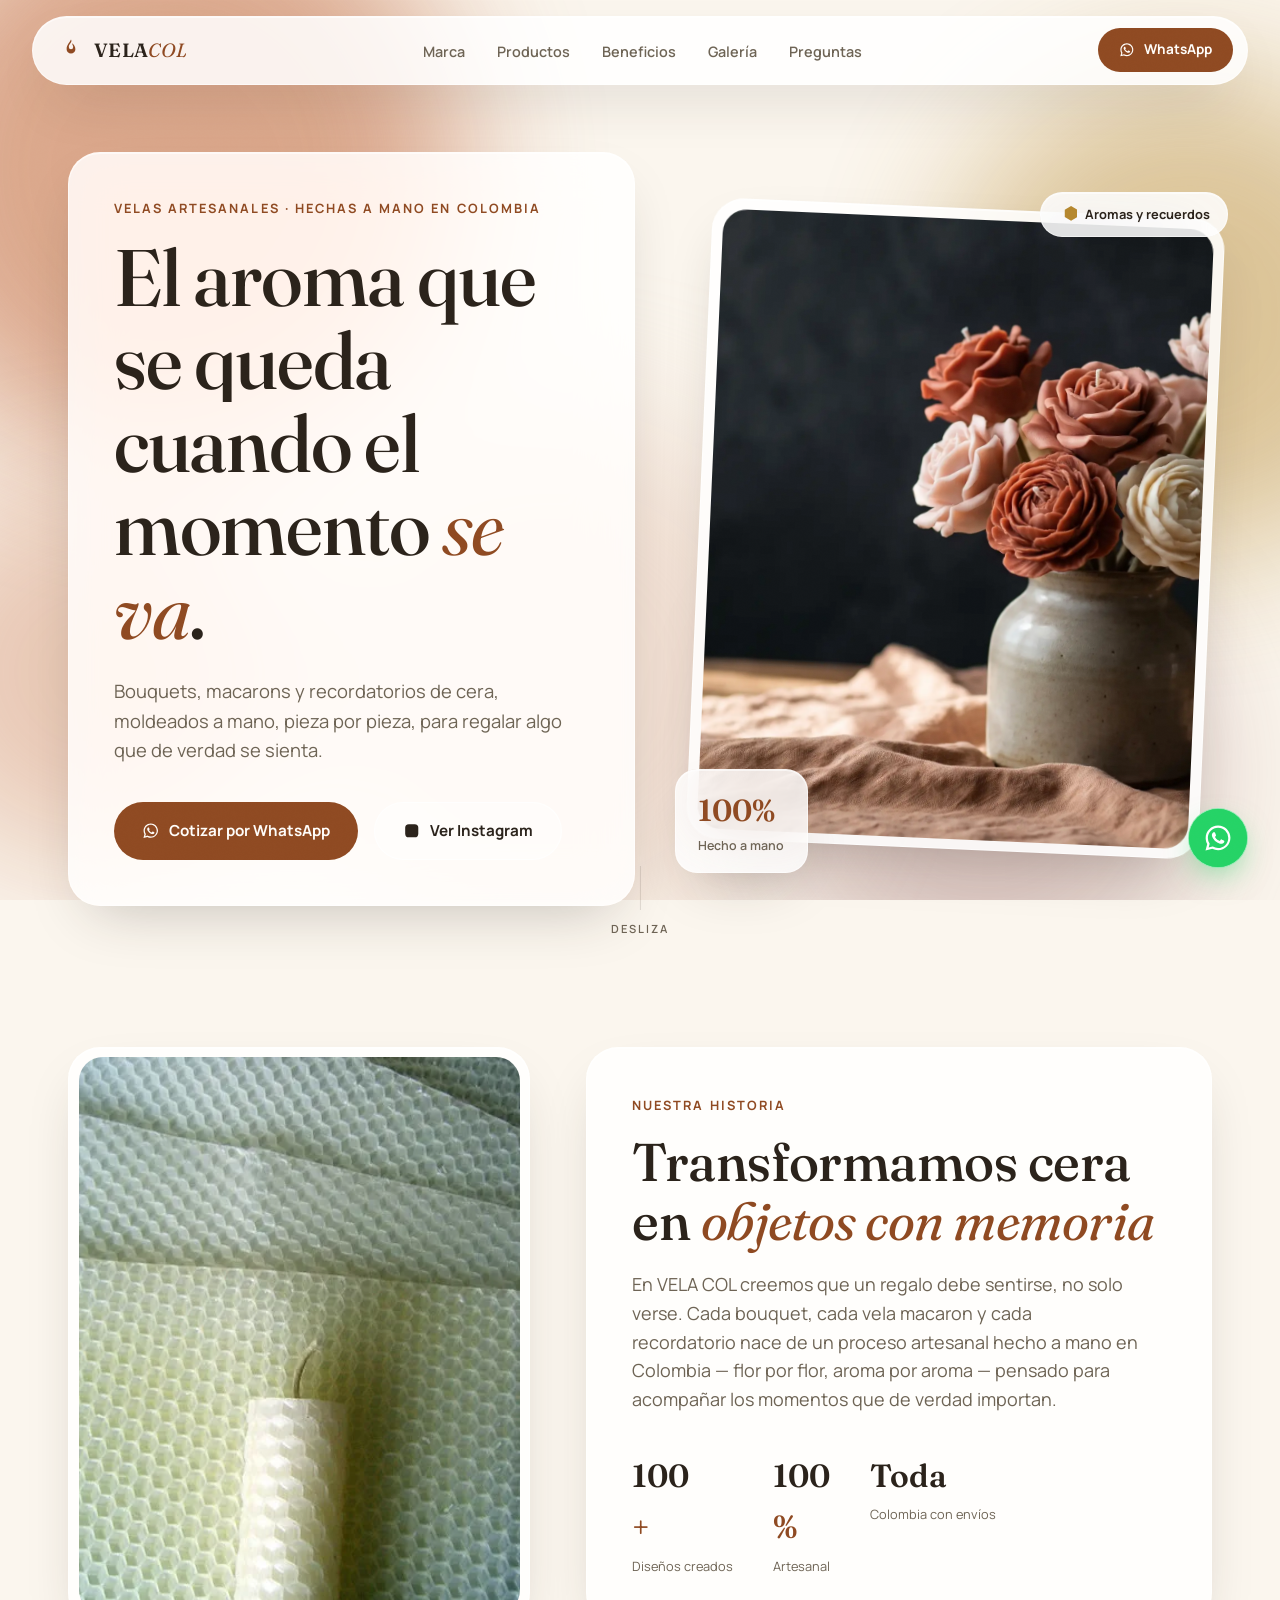
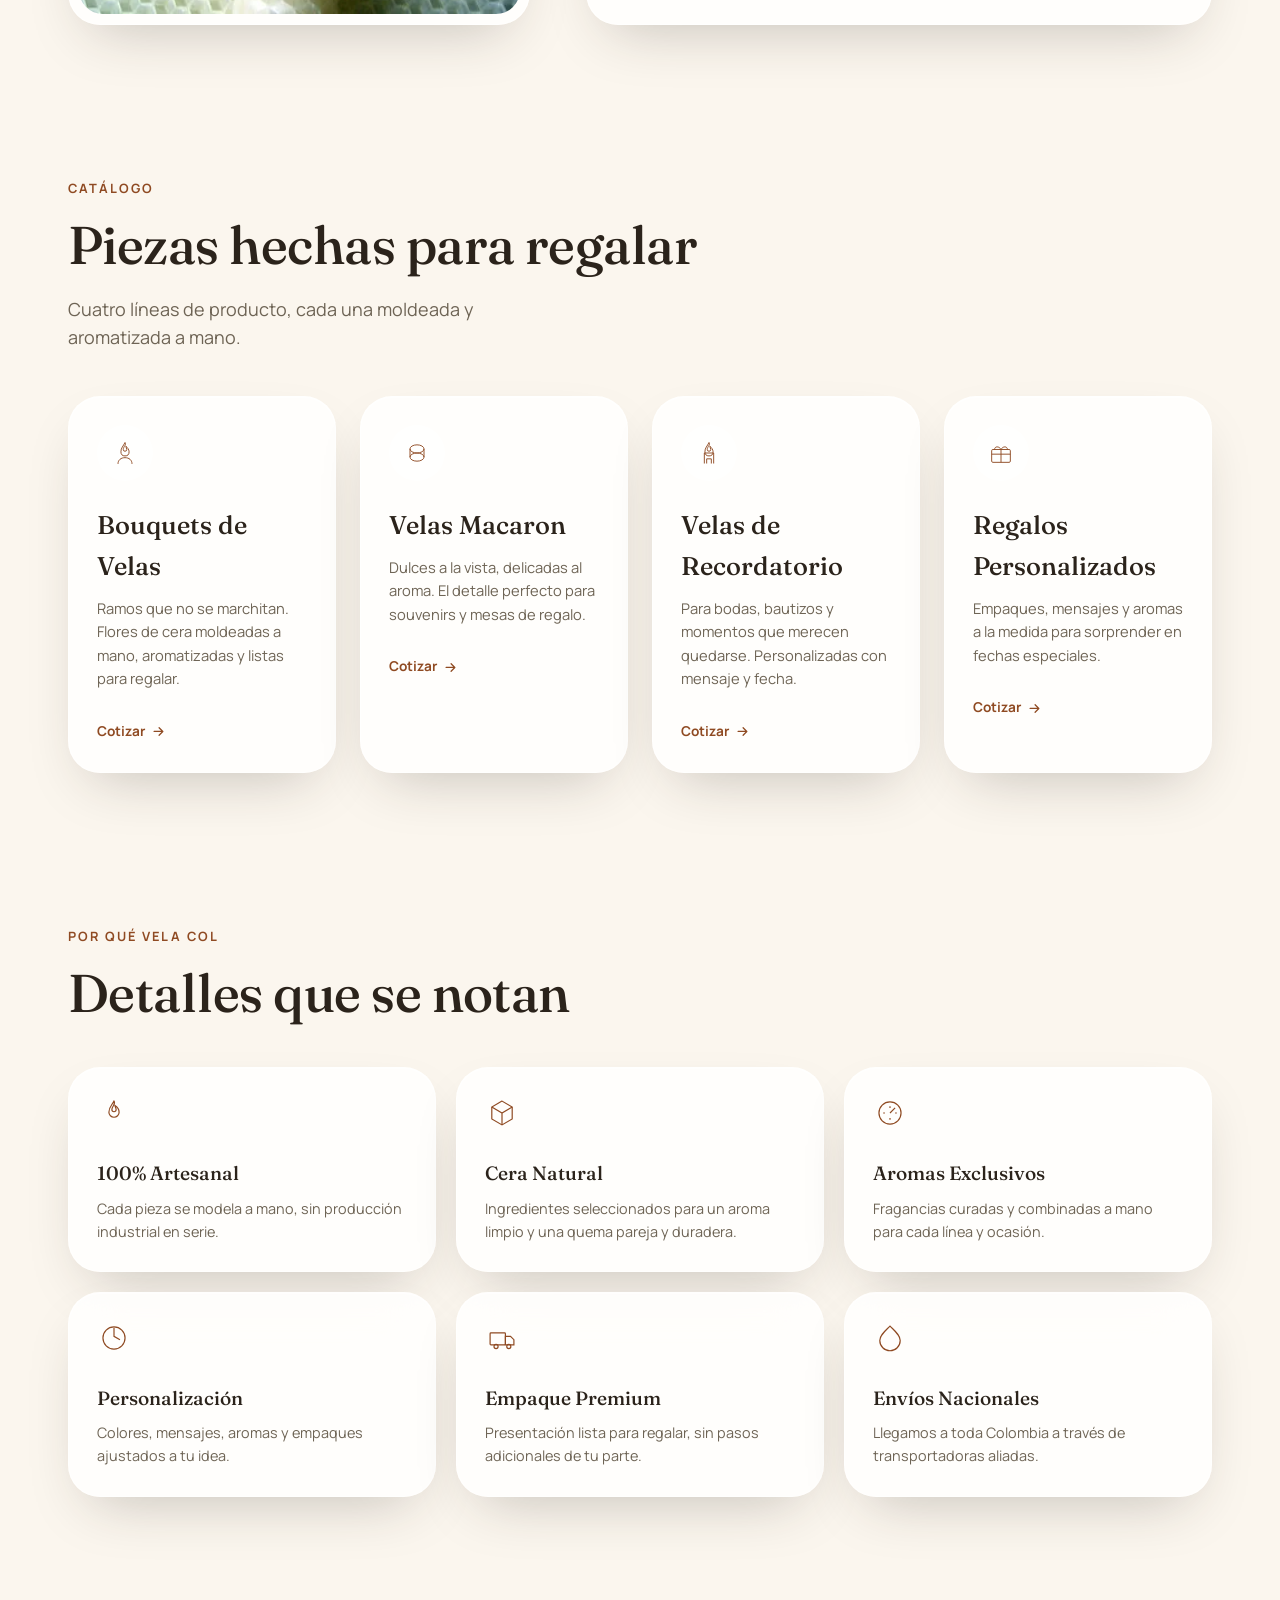
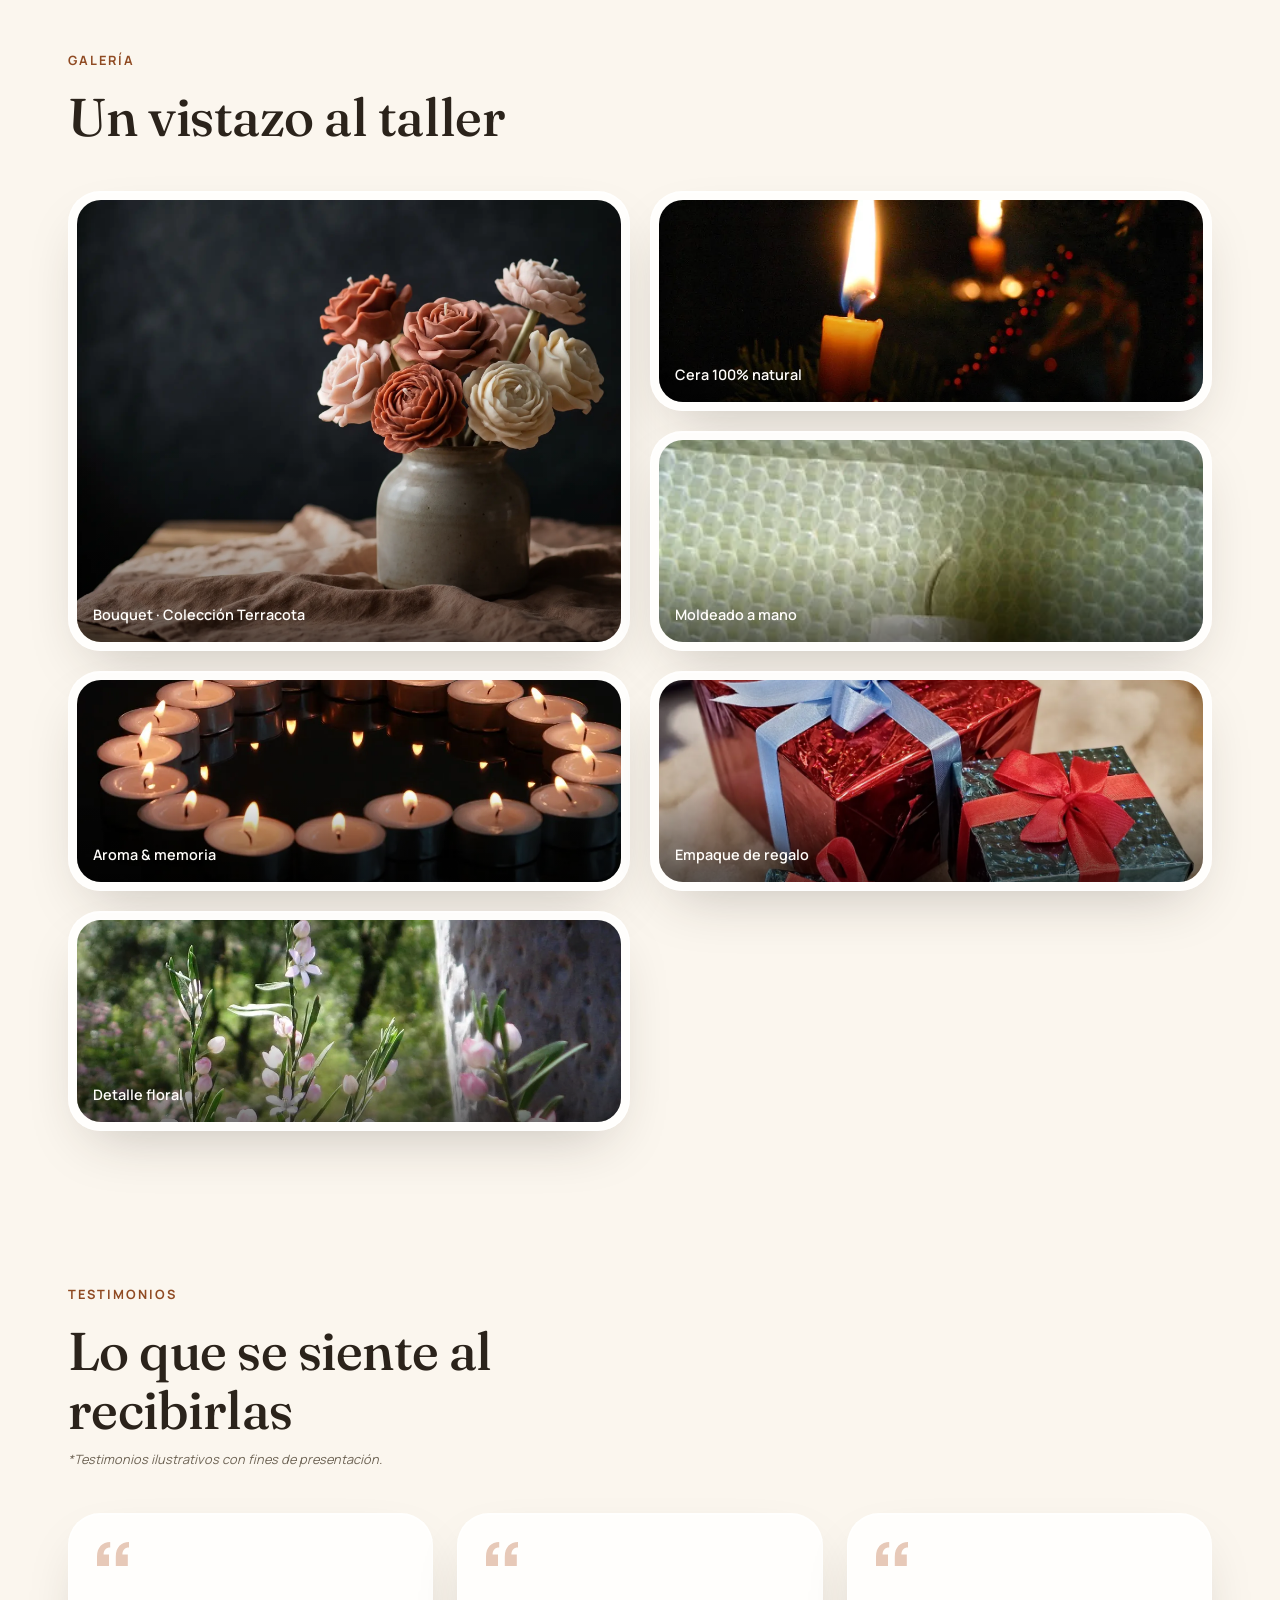
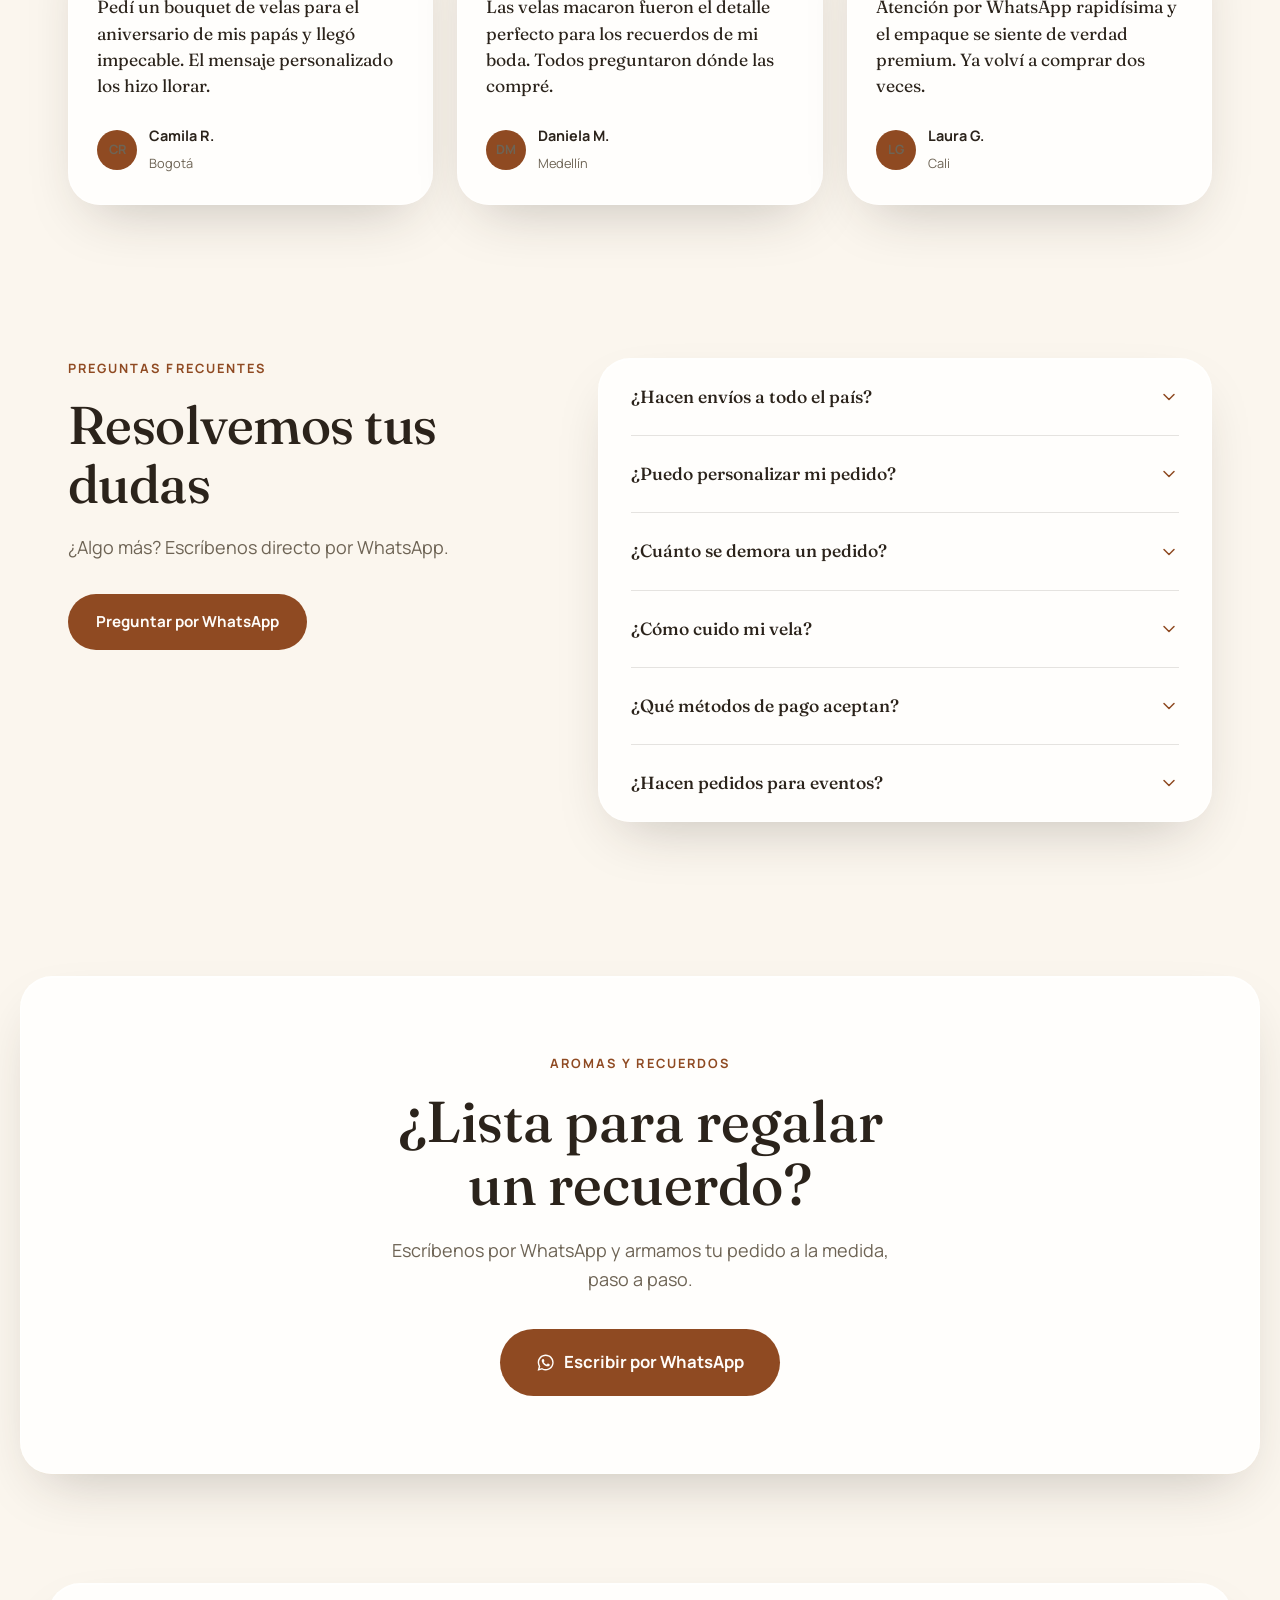
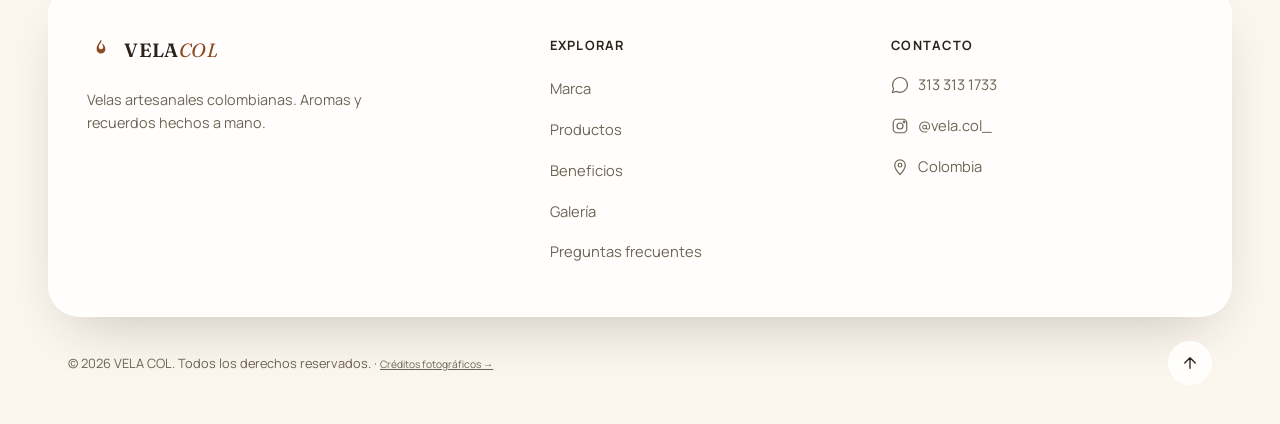
==== index.html @ 7ee1e7c0 "Initial commit: VELA COL glassmorphism site Velas artesanales colombianas — landing page con estilo " ====
<!DOCTYPE html>
<html lang="es">
<head>
  <script>document.documentElement.classList.add('js');</script>
  <meta charset="UTF-8">
  <meta name="viewport" content="width=device-width, initial-scale=1, viewport-fit=cover">
  <title>VELA COL — Velas Artesanales Colombianas | Aromas y Recuerdos</title>
  <meta name="description" content="Velas artesanales hechas a mano en Colombia. Bouquets de velas, velas macaron y recordatorios personalizados para regalar momentos que se quedan. Cotiza por WhatsApp.">
  <meta name="keywords" content="velas artesanales, bouquet de velas, velas Colombia, velas personalizadas, regalos artesanales, velas macaron, recordatorios de boda">
  <meta name="author" content="VELA COL">
  <meta name="theme-color" content="#FBF6EE">
  <link rel="canonical" href="https://vela-col.netlify.app/">

  <!-- Open Graph -->
  <meta property="og:type" content="website">
  <meta property="og:site_name" content="VELA COL">
  <meta property="og:title" content="VELA COL — Aromas y Recuerdos">
  <meta property="og:description" content="Velas artesanales colombianas hechas a mano: bouquets, macarons y recordatorios personalizados. Escríbenos por WhatsApp.">
  <meta property="og:image" content="https://vela-col.netlify.app/assets/images/hero-candles.webp">
  <meta property="og:url" content="https://vela-col.netlify.app/">
  <meta property="og:locale" content="es_CO">

  <!-- Twitter -->
  <meta name="twitter:card" content="summary_large_image">
  <meta name="twitter:title" content="VELA COL — Aromas y Recuerdos">
  <meta name="twitter:description" content="Velas artesanales colombianas hechas a mano. Bouquets, macarons y recordatorios personalizados.">
  <meta name="twitter:image" content="https://vela-col.netlify.app/assets/images/hero-candles.webp">

  <!-- Favicon / icons -->
  <link rel="icon" type="image/svg+xml" href="assets/icons/favicon.svg">
  <link rel="icon" type="image/png" sizes="32x32" href="assets/icons/favicon-32.png">
  <link rel="icon" type="image/png" sizes="16x16" href="assets/icons/favicon-16.png">
  <link rel="apple-touch-icon" sizes="180x180" href="assets/icons/apple-touch-icon.png">
  <link rel="manifest" href="assets/icons/site.webmanifest">

  <!-- Preload -->
  <link rel="preload" as="image" href="assets/images/hero-candles.webp" fetchpriority="high">
  <link rel="preload" as="font" type="font/woff2" href="assets/fonts/fraunces-normal-var.woff2" crossorigin>
  <link rel="preload" as="font" type="font/woff2" href="assets/fonts/manrope-var.woff2" crossorigin>

  <link rel="stylesheet" href="css/fonts.css">
  <link rel="stylesheet" href="css/style.css">

  <!-- Structured Data -->
  <script type="application/ld+json">
  {
    "@context": "https://schema.org",
    "@type": "Store",
    "name": "VELA COL",
    "description": "Velas artesanales colombianas hechas a mano. Bouquets de velas, velas macaron y recordatorios personalizados.",
    "image": "assets/images/hero-candles.webp",
    "telephone": "+57 313 313 1733",
    "priceRange": "$$",
    "address": { "@type": "PostalAddress", "addressCountry": "CO" },
    "sameAs": ["https://www.instagram.com/vela.col_"]
  }
  </script>
  <script type="application/ld+json">
  {
    "@context": "https://schema.org",
    "@type": "FAQPage",
    "mainEntity": [
      {
        "@type": "Question",
        "name": "¿Hacen envíos a todo el país?",
        "acceptedAnswer": { "@type": "Answer", "text": "Sí, enviamos a toda Colombia a través de transportadoras aliadas. El costo y tiempo de envío se confirman según tu ciudad." }
      },
      {
        "@type": "Question",
        "name": "¿Puedo personalizar mi pedido?",
        "acceptedAnswer": { "@type": "Answer", "text": "Claro. Cada bouquet, macaron o recordatorio se puede personalizar en color, aroma, mensaje y empaque." }
      },
      {
        "@type": "Question",
        "name": "¿Cuánto se demora un pedido?",
        "acceptedAnswer": { "@type": "Answer", "text": "Los tiempos varían según el diseño y la cantidad. Se confirma el tiempo exacto al cotizar por WhatsApp." }
      },
      {
        "@type": "Question",
        "name": "¿Cómo cuido mi vela?",
        "acceptedAnswer": { "@type": "Answer", "text": "Quémala sobre una superficie plana, lejos de corrientes de aire, y mantén la mecha centrada y recortada." }
      },
      {
        "@type": "Question",
        "name": "¿Qué métodos de pago aceptan?",
        "acceptedAnswer": { "@type": "Answer", "text": "El medio de pago se coordina directamente por WhatsApp según la ciudad y el tipo de pedido." }
      },
      {
        "@type": "Question",
        "name": "¿Hacen pedidos para eventos?",
        "acceptedAnswer": { "@type": "Answer", "text": "Sí, se trabajan pedidos grandes para bodas, baby showers y eventos corporativos, con anticipación." }
      }
    ]
  }
  </script>
</head>
<body>

  <a class="skip-link" href="#main">Saltar al contenido principal</a>

  <!-- Fixed gradient-mesh backdrop — this is what the glass surfaces blur/reveal -->
  <div class="mesh-bg" aria-hidden="true">
    <span class="blob blob-1"></span>
    <span class="blob blob-2"></span>
    <span class="blob blob-3"></span>
    <span class="blob blob-4"></span>
    <span class="blob blob-5"></span>
  </div>
  <div class="grain" aria-hidden="true"></div>

  <!-- ============ HEADER (floating glass bar) ============ -->
  <header class="site-header" id="siteHeader" data-reveal>
    <div class="header-inner glass">
      <a href="#top" class="logo" aria-label="VELA COL — Inicio">
        <svg class="logo-mark" viewBox="0 0 64 64" aria-hidden="true">
          <path d="M32 8c4 6-5 10-5 17a5 5 0 0 0 10 0c0-3.6-2.3-5-2.3-8.6C38.4 19 42 24 42 30a10 10 0 0 1-20 0c0-10 6-13.6 10-22Z"/>
        </svg>
        <span class="logo-text">VELA<span class="logo-text-accent">COL</span></span>
      </a>

      <nav class="main-nav" id="mainNav" aria-label="Navegación principal">
        <ul>
          <li><a href="#marca">Marca</a></li>
          <li><a href="#productos">Productos</a></li>
          <li><a href="#beneficios">Beneficios</a></li>
          <li><a href="#galeria">Galería</a></li>
          <li><a href="#faq">Preguntas</a></li>
        </ul>
      </nav>

      <div class="header-actions">
        <a class="btn btn-primary btn-small" data-magnetic href="https://wa.me/573133131733?text=Hola%20VELA%20COL%2C%20quiero%20conocer%20m%C3%A1s%20sobre%20sus%20velas" target="_blank" rel="noopener">
          <svg viewBox="0 0 24 24" aria-hidden="true"><path d="M12.04 2C6.58 2 2.13 6.45 2.13 11.91c0 1.75.46 3.39 1.26 4.81L2 22l5.42-1.42a9.9 9.9 0 0 0 4.62 1.17h.01c5.46 0 9.9-4.45 9.9-9.91C21.95 6.45 17.5 2 12.04 2Zm0 18.02h-.01a8.1 8.1 0 0 1-4.14-1.13l-.3-.18-3.07.8.82-3-.2-.31a8.14 8.14 0 0 1-1.24-4.29c0-4.5 3.66-8.16 8.16-8.16 2.18 0 4.22.85 5.77 2.39a8.1 8.1 0 0 1 2.38 5.78c0 4.5-3.67 8.1-8.17 8.1Zm4.48-6.1c-.24-.12-1.45-.72-1.68-.8-.22-.08-.39-.12-.55.12-.16.24-.63.8-.78.97-.14.16-.29.18-.53.06-.24-.12-1.02-.38-1.94-1.2-.72-.64-1.2-1.43-1.35-1.67-.14-.24-.02-.37.11-.49.11-.11.24-.29.36-.43.12-.14.16-.24.24-.4.08-.16.04-.31-.02-.43-.06-.12-.55-1.32-.75-1.81-.2-.48-.4-.41-.55-.42h-.47c-.16 0-.43.06-.65.31-.22.24-.86.84-.86 2.04 0 1.2.88 2.37 1 2.53.12.16 1.73 2.64 4.2 3.7.59.25 1.05.4 1.4.52.59.19 1.13.16 1.55.1.47-.07 1.45-.59 1.65-1.16.2-.57.2-1.06.14-1.16-.06-.1-.22-.16-.46-.28Z"/></svg>
          <span>WhatsApp</span>
        </a>
        <button class="nav-toggle" id="navToggle" aria-label="Abrir menú" aria-expanded="false" aria-controls="mobileMenu">
          <span></span><span></span><span></span>
        </button>
      </div>
    </div>
  </header>

  <!-- Mobile fullscreen menu -->
  <div class="mobile-menu" id="mobileMenu">
    <nav aria-label="Navegación móvil">
      <ul>
        <li><a href="#marca">Marca</a></li>
        <li><a href="#productos">Productos</a></li>
        <li><a href="#beneficios">Beneficios</a></li>
        <li><a href="#galeria">Galería</a></li>
        <li><a href="#testimonios">Testimonios</a></li>
        <li><a href="#faq">Preguntas</a></li>
      </ul>
    </nav>
    <div class="mobile-menu-footer">
      <a href="https://wa.me/573133131733" target="_blank" rel="noopener">WhatsApp</a>
      <a href="https://www.instagram.com/vela.col_" target="_blank" rel="noopener">Instagram</a>
    </div>
  </div>

  <main id="main">

    <!-- ============ 1. HERO ============ -->
    <section class="hero" id="top">
      <div class="hero-inner">
        <div class="hero-content glass" data-reveal>
          <p class="eyebrow" data-hero-anim>Velas artesanales · Hechas a mano en Colombia</p>
          <h1 class="hero-title">
            <span class="line" data-hero-anim>El aroma que se queda</span>
            <span class="line" data-hero-anim>cuando el momento <em>se va</em>.</span>
          </h1>
          <p class="hero-sub" data-hero-anim>
            Bouquets, macarons y recordatorios de cera, moldeados a mano, pieza por pieza,
            para regalar algo que de verdad se sienta.
          </p>
          <div class="hero-actions" data-hero-anim>
            <a class="btn btn-primary" data-magnetic href="https://wa.me/573133131733?text=Hola%20VELA%20COL%2C%20quiero%20hacer%20un%20pedido" target="_blank" rel="noopener">
              <svg viewBox="0 0 24 24" aria-hidden="true"><path d="M12.04 2C6.58 2 2.13 6.45 2.13 11.91c0 1.75.46 3.39 1.26 4.81L2 22l5.42-1.42a9.9 9.9 0 0 0 4.62 1.17h.01c5.46 0 9.9-4.45 9.9-9.91C21.95 6.45 17.5 2 12.04 2Zm0 18.02h-.01a8.1 8.1 0 0 1-4.14-1.13l-.3-.18-3.07.8.82-3-.2-.31a8.14 8.14 0 0 1-1.24-4.29c0-4.5 3.66-8.16 8.16-8.16 2.18 0 4.22.85 5.77 2.39a8.1 8.1 0 0 1 2.38 5.78c0 4.5-3.67 8.1-8.17 8.1Zm4.48-6.1c-.24-.12-1.45-.72-1.68-.8-.22-.08-.39-.12-.55.12-.16.24-.63.8-.78.97-.14.16-.29.18-.53.06-.24-.12-1.02-.38-1.94-1.2-.72-.64-1.2-1.43-1.35-1.67-.14-.24-.02-.37.11-.49.11-.11.24-.29.36-.43.12-.14.16-.24.24-.4.08-.16.04-.31-.02-.43-.06-.12-.55-1.32-.75-1.81-.2-.48-.4-.41-.55-.42h-.47c-.16 0-.43.06-.65.31-.22.24-.86.84-.86 2.04 0 1.2.88 2.37 1 2.53.12.16 1.73 2.64 4.2 3.7.59.25 1.05.4 1.4.52.59.19 1.13.16 1.55.1.47-.07 1.45-.59 1.65-1.16.2-.57.2-1.06.14-1.16-.06-.1-.22-.16-.46-.28Z"/></svg>
              <span>Cotizar por WhatsApp</span>
            </a>
            <a class="btn btn-ghost" data-magnetic href="https://www.instagram.com/vela.col_" target="_blank" rel="noopener">
              <svg viewBox="0 0 24 24" aria-hidden="true"><rect x="3" y="3" width="18" height="18" rx="5"/><circle cx="12" cy="12" r="4"/><circle cx="17.5" cy="6.5" r="1"/></svg>
              <span>Ver Instagram</span>
            </a>
          </div>
        </div>

        <div class="hero-visual" data-reveal>
          <div class="hero-visual-frame glass tilt" data-tilt>
            <img
              src="assets/images/hero-candles.webp"
              alt="Bouquet de velas artesanales en tonos terracota y crema, elaboradas a mano por VELA COL"
              fetchpriority="high"
              decoding="async"
            >
          </div>
          <div class="hero-visual-chip glass" data-float>
            <span class="hero-visual-chip-num">100%</span>
            <span class="hero-visual-chip-label">Hecho a mano</span>
          </div>
          <div class="hero-visual-chip hero-visual-chip--tag glass" data-float>
            <svg viewBox="0 0 24 24" aria-hidden="true"><path d="M20 6 8 13v14l12 7 12-7V13Z" transform="scale(0.7) translate(3,-4)"/></svg>
            <span>Aromas y recuerdos</span>
          </div>
        </div>
      </div>

      <button class="scroll-indicator" id="scrollIndicator" aria-label="Desplázate hacia abajo">
        <span class="scroll-indicator-line"><span></span></span>
        <span class="scroll-indicator-text">Desliza</span>
      </button>
    </section>

    <!-- ============ 2. SOBRE LA MARCA ============ -->
    <section class="section brand" id="marca">
      <div class="container brand-grid">
        <div class="brand-visual" data-reveal>
          <div class="brand-visual-frame glass">
            <img src="assets/images/gallery-3.webp" alt="Proceso artesanal de moldeado de velas VELA COL a mano" loading="lazy" decoding="async">
          </div>
        </div>

        <div class="brand-copy glass" data-reveal>
          <p class="eyebrow">Nuestra historia</p>
          <h2 class="section-title">
            Transformamos cera en <em>objetos con memoria</em>
          </h2>
          <p class="section-text">
            En VELA COL creemos que un regalo debe sentirse, no solo verse. Cada bouquet,
            cada vela macaron y cada recordatorio nace de un proceso artesanal hecho a mano
            en Colombia — flor por flor, aroma por aroma — pensado para acompañar los
            momentos que de verdad importan.
          </p>
          <div class="brand-stats">
            <div class="brand-stat">
              <span class="brand-stat-num" data-counter="100">0</span><span class="brand-stat-plus">+</span>
              <span class="brand-stat-label">Diseños creados</span>
            </div>
            <div class="brand-stat">
              <span class="brand-stat-num" data-counter="100">0</span><span class="brand-stat-plus">%</span>
              <span class="brand-stat-label">Artesanal</span>
            </div>
            <div class="brand-stat">
              <span class="brand-stat-num-static">Toda</span>
              <span class="brand-stat-label">Colombia con envíos</span>
            </div>
          </div>
        </div>
      </div>
    </section>

    <!-- ============ 3. PRODUCTOS DESTACADOS ============ -->
    <section class="section products" id="productos">
      <div class="container">
        <div class="section-head" data-reveal>
          <p class="eyebrow">Catálogo</p>
          <h2 class="section-title">Piezas hechas para regalar</h2>
          <p class="section-text">Cuatro líneas de producto, cada una moldeada y aromatizada a mano.</p>
        </div>

        <div class="products-grid">

          <article class="product-card glass tilt" data-reveal data-tilt>
            <div class="product-card-icon">
              <svg viewBox="0 0 48 48" aria-hidden="true"><path d="M24 6c3 4-3 7-3 12a3 3 0 0 0 6 0c0-2.4-1.6-3.3-1.6-5.7C28 14.4 31 18 31 22a7 7 0 0 1-14 0c0-7 4-9.5 7-16Z"/><path d="M12 42c0-6 5-10 12-10s12 4 12 10" stroke-linecap="round"/></svg>
            </div>
            <h3>Bouquets de Velas</h3>
            <p>Ramos que no se marchitan. Flores de cera moldeadas a mano, aromatizadas y listas para regalar.</p>
            <a class="product-card-link" href="https://wa.me/573133131733?text=Hola%20VELA%20COL%2C%20quiero%20cotizar%20un%20Bouquet%20de%20velas" target="_blank" rel="noopener">
              Cotizar
              <svg viewBox="0 0 24 24" aria-hidden="true"><path d="M5 12h14M13 6l6 6-6 6" stroke-linecap="round" stroke-linejoin="round"/></svg>
            </a>
          </article>

          <article class="product-card glass tilt" data-reveal data-tilt>
            <div class="product-card-icon">
              <svg viewBox="0 0 48 48" aria-hidden="true"><ellipse cx="24" cy="17" rx="12" ry="7"/><ellipse cx="24" cy="31" rx="12" ry="7"/><path d="M12 17v14M36 17v14" /></svg>
            </div>
            <h3>Velas Macaron</h3>
            <p>Dulces a la vista, delicadas al aroma. El detalle perfecto para souvenirs y mesas de regalo.</p>
            <a class="product-card-link" href="https://wa.me/573133131733?text=Hola%20VELA%20COL%2C%20quiero%20cotizar%20Velas%20Macaron" target="_blank" rel="noopener">
              Cotizar
              <svg viewBox="0 0 24 24" aria-hidden="true"><path d="M5 12h14M13 6l6 6-6 6" stroke-linecap="round" stroke-linejoin="round"/></svg>
            </a>
          </article>

          <article class="product-card glass tilt" data-reveal data-tilt>
            <div class="product-card-icon">
              <svg viewBox="0 0 48 48" aria-hidden="true"><path d="M24 6c3 4-3 7-3 12a3 3 0 0 0 6 0c0-2.4-1.6-3.3-1.6-5.7C28 14.4 31 18 31 22a7 7 0 0 1-14 0c0-7 4-9.5 7-16Z"/><path d="M16 42V24h16v18" /><path d="M20 42v-8h8v8"/></svg>
            </div>
            <h3>Velas de Recordatorio</h3>
            <p>Para bodas, bautizos y momentos que merecen quedarse. Personalizadas con mensaje y fecha.</p>
            <a class="product-card-link" href="https://wa.me/573133131733?text=Hola%20VELA%20COL%2C%20quiero%20cotizar%20una%20Vela%20de%20Recordatorio" target="_blank" rel="noopener">
              Cotizar
              <svg viewBox="0 0 24 24" aria-hidden="true"><path d="M5 12h14M13 6l6 6-6 6" stroke-linecap="round" stroke-linejoin="round"/></svg>
            </a>
          </article>

          <article class="product-card glass tilt" data-reveal data-tilt>
            <div class="product-card-icon">
              <svg viewBox="0 0 48 48" aria-hidden="true"><rect x="8" y="18" width="32" height="22" rx="2"/><path d="M8 26h32"/><path d="M24 18v22"/><path d="M24 18c-3-6-11-6-11 0M24 18c3-6 11-6 11 0" /></svg>
            </div>
            <h3>Regalos Personalizados</h3>
            <p>Empaques, mensajes y aromas a la medida para sorprender en fechas especiales.</p>
            <a class="product-card-link" href="https://wa.me/573133131733?text=Hola%20VELA%20COL%2C%20quiero%20cotizar%20un%20Regalo%20Personalizado" target="_blank" rel="noopener">
              Cotizar
              <svg viewBox="0 0 24 24" aria-hidden="true"><path d="M5 12h14M13 6l6 6-6 6" stroke-linecap="round" stroke-linejoin="round"/></svg>
            </a>
          </article>

        </div>
      </div>
    </section>

    <!-- ============ 4. BENEFICIOS ============ -->
    <section class="section benefits" id="beneficios">
      <div class="container">
        <div class="section-head" data-reveal>
          <p class="eyebrow">Por qué VELA COL</p>
          <h2 class="section-title">Detalles que se notan</h2>
        </div>

        <div class="benefits-grid">
          <div class="benefit glass" data-reveal>
            <svg viewBox="0 0 40 40" aria-hidden="true"><path d="M20 6c2.5 3.3-2.5 6-2.5 10a2.5 2.5 0 0 0 5 0c0-2-1.3-2.8-1.3-4.8C23.3 12.6 26 15.8 26 19a6 6 0 0 1-12 0c0-6 3.3-8 6-13Z"/></svg>
            <h3>100% Artesanal</h3>
            <p>Cada pieza se modela a mano, sin producción industrial en serie.</p>
          </div>
          <div class="benefit glass" data-reveal>
            <svg viewBox="0 0 40 40" aria-hidden="true"><path d="M20 6 8 13v14l12 7 12-7V13Z"/><path d="M8 13l12 7 12-7M20 20v14"/></svg>
            <h3>Cera Natural</h3>
            <p>Ingredientes seleccionados para un aroma limpio y una quema pareja y duradera.</p>
          </div>
          <div class="benefit glass" data-reveal>
            <svg viewBox="0 0 40 40" aria-hidden="true"><circle cx="20" cy="20" r="13"/><path d="M20 20 26 14M20 12v2M20 26v2M12 20h2M26 20h2"/></svg>
            <h3>Aromas Exclusivos</h3>
            <p>Fragancias curadas y combinadas a mano para cada línea y ocasión.</p>
          </div>
          <div class="benefit glass" data-reveal>
            <svg viewBox="0 0 40 40" aria-hidden="true"><path d="M20 8v10l7 4"/><circle cx="20" cy="20" r="13"/></svg>
            <h3>Personalización</h3>
            <p>Colores, mensajes, aromas y empaques ajustados a tu idea.</p>
          </div>
          <div class="benefit glass" data-reveal>
            <svg viewBox="0 0 40 40" aria-hidden="true"><rect x="6" y="14" width="18" height="14" rx="1"/><path d="M24 18h6l4 4v6h-10Z"/><circle cx="13" cy="30" r="2.4"/><circle cx="28" cy="30" r="2.4"/></svg>
            <h3>Empaque Premium</h3>
            <p>Presentación lista para regalar, sin pasos adicionales de tu parte.</p>
          </div>
          <div class="benefit glass" data-reveal>
            <svg viewBox="0 0 40 40" aria-hidden="true"><path d="M20 6c6 6 12 10.5 12 17a12 12 0 0 1-24 0c0-6.5 6-11 12-17Z"/></svg>
            <h3>Envíos Nacionales</h3>
            <p>Llegamos a toda Colombia a través de transportadoras aliadas.</p>
          </div>
        </div>
      </div>
    </section>

    <!-- ============ 5. GALERÍA VISUAL ============ -->
    <section class="section gallery" id="galeria">
      <div class="container">
        <div class="section-head" data-reveal>
          <p class="eyebrow">Galería</p>
          <h2 class="section-title">Un vistazo al taller</h2>
        </div>

        <div class="gallery-grid">
          <figure class="gallery-item gallery-item--big glass" data-reveal>
            <img src="assets/images/hero-candles.webp" alt="Bouquet de velas artesanales VELA COL en tonos terracota" loading="lazy" decoding="async">
            <figcaption>Bouquet · Colección Terracota</figcaption>
          </figure>
          <figure class="gallery-item glass" data-reveal>
            <img src="assets/images/gallery-2.webp" alt="Velas de cera natural, textura y color cálido" loading="lazy" decoding="async">
            <figcaption>Cera 100% natural</figcaption>
          </figure>
          <figure class="gallery-item glass" data-reveal>
            <img src="assets/images/gallery-3.webp" alt="Kit y proceso artesanal de moldeado de velas a mano" loading="lazy" decoding="async">
            <figcaption>Moldeado a mano</figcaption>
          </figure>
          <figure class="gallery-item glass" data-reveal>
            <img src="assets/images/gallery-4.webp" alt="Velas encendidas formando un corazón, luz cálida" loading="lazy" decoding="async">
            <figcaption>Aroma &amp; memoria</figcaption>
          </figure>
          <figure class="gallery-item glass" data-reveal>
            <img src="assets/images/gallery-5.webp" alt="Cajas de regalo envueltas con cintas, empaque premium" loading="lazy" decoding="async">
            <figcaption>Empaque de regalo</figcaption>
          </figure>
          <figure class="gallery-item glass" data-reveal>
            <img src="assets/images/gallery-6.webp" alt="Detalle de flor de cera rosa, acabado artesanal" loading="lazy" decoding="async">
            <figcaption>Detalle floral</figcaption>
          </figure>
        </div>
      </div>
    </section>

    <!-- ============ 6. TESTIMONIOS ============ -->
    <section class="section testimonials" id="testimonios">
      <div class="container">
        <div class="section-head" data-reveal>
          <p class="eyebrow">Testimonios</p>
          <h2 class="section-title">Lo que se siente al recibirlas</h2>
          <p class="section-note">*Testimonios ilustrativos con fines de presentación.</p>
        </div>

        <div class="testimonials-grid">
          <blockquote class="testimonial glass" data-reveal>
            <svg class="testimonial-quote" viewBox="0 0 32 24" aria-hidden="true"><path d="M0 24V14.4C0 5.4 5.4 0 13.2 0v5.4c-4.2 0-6.6 2.7-6.6 7.2H12V24H0Zm18.8 0V14.4c0-9 5.4-14.4 13.2-14.4v5.4c-4.2 0-6.6 2.7-6.6 7.2h5.4V24H18.8Z"/></svg>
            <p>Pedí un bouquet de velas para el aniversario de mis papás y llegó impecable. El mensaje personalizado los hizo llorar.</p>
            <footer><span class="avatar">CR</span><div><cite>Camila R.</cite><span>Bogotá</span></div></footer>
          </blockquote>
          <blockquote class="testimonial glass" data-reveal>
            <svg class="testimonial-quote" viewBox="0 0 32 24" aria-hidden="true"><path d="M0 24V14.4C0 5.4 5.4 0 13.2 0v5.4c-4.2 0-6.6 2.7-6.6 7.2H12V24H0Zm18.8 0V14.4c0-9 5.4-14.4 13.2-14.4v5.4c-4.2 0-6.6 2.7-6.6 7.2h5.4V24H18.8Z"/></svg>
            <p>Las velas macaron fueron el detalle perfecto para los recuerdos de mi boda. Todos preguntaron dónde las compré.</p>
            <footer><span class="avatar">DM</span><div><cite>Daniela M.</cite><span>Medellín</span></div></footer>
          </blockquote>
          <blockquote class="testimonial glass" data-reveal>
            <svg class="testimonial-quote" viewBox="0 0 32 24" aria-hidden="true"><path d="M0 24V14.4C0 5.4 5.4 0 13.2 0v5.4c-4.2 0-6.6 2.7-6.6 7.2H12V24H0Zm18.8 0V14.4c0-9 5.4-14.4 13.2-14.4v5.4c-4.2 0-6.6 2.7-6.6 7.2h5.4V24H18.8Z"/></svg>
            <p>Atención por WhatsApp rapidísima y el empaque se siente de verdad premium. Ya volví a comprar dos veces.</p>
            <footer><span class="avatar">LG</span><div><cite>Laura G.</cite><span>Cali</span></div></footer>
          </blockquote>
        </div>
      </div>
    </section>

    <!-- ============ 7. FAQ ============ -->
    <section class="section faq" id="faq">
      <div class="container faq-grid">
        <div class="section-head faq-head" data-reveal>
          <p class="eyebrow">Preguntas frecuentes</p>
          <h2 class="section-title">Resolvemos tus dudas</h2>
          <p class="section-text">¿Algo más? Escríbenos directo por WhatsApp.</p>
          <a class="btn btn-primary" data-magnetic href="https://wa.me/573133131733?text=Hola%20VELA%20COL%2C%20tengo%20una%20pregunta" target="_blank" rel="noopener">
            <span>Preguntar por WhatsApp</span>
          </a>
        </div>

        <div class="accordion glass" data-reveal>
          <div class="accordion-item">
            <button class="accordion-trigger" aria-expanded="false">
              <span>¿Hacen envíos a todo el país?</span>
              <svg viewBox="0 0 24 24" aria-hidden="true"><path d="M6 9l6 6 6-6" stroke-linecap="round" stroke-linejoin="round"/></svg>
            </button>
            <div class="accordion-panel">
              <p>Sí, enviamos a toda Colombia a través de transportadoras aliadas. El costo y tiempo de envío se confirman según tu ciudad.</p>
            </div>
          </div>
          <div class="accordion-item">
            <button class="accordion-trigger" aria-expanded="false">
              <span>¿Puedo personalizar mi pedido?</span>
              <svg viewBox="0 0 24 24" aria-hidden="true"><path d="M6 9l6 6 6-6" stroke-linecap="round" stroke-linejoin="round"/></svg>
            </button>
            <div class="accordion-panel">
              <p>Claro. Cada bouquet, macaron o recordatorio se puede personalizar en color, aroma, mensaje y empaque.</p>
            </div>
          </div>
          <div class="accordion-item">
            <button class="accordion-trigger" aria-expanded="false">
              <span>¿Cuánto se demora un pedido?</span>
              <svg viewBox="0 0 24 24" aria-hidden="true"><path d="M6 9l6 6 6-6" stroke-linecap="round" stroke-linejoin="round"/></svg>
            </button>
            <div class="accordion-panel">
              <p>Los tiempos varían según el diseño y la cantidad. Te confirmamos el tiempo exacto al cotizar por WhatsApp.</p>
            </div>
          </div>
          <div class="accordion-item">
            <button class="accordion-trigger" aria-expanded="false">
              <span>¿Cómo cuido mi vela?</span>
              <svg viewBox="0 0 24 24" aria-hidden="true"><path d="M6 9l6 6 6-6" stroke-linecap="round" stroke-linejoin="round"/></svg>
            </button>
            <div class="accordion-panel">
              <p>Quémala sobre una superficie plana, lejos de corrientes de aire, y mantén la mecha centrada y recortada.</p>
            </div>
          </div>
          <div class="accordion-item">
            <button class="accordion-trigger" aria-expanded="false">
              <span>¿Qué métodos de pago aceptan?</span>
              <svg viewBox="0 0 24 24" aria-hidden="true"><path d="M6 9l6 6 6-6" stroke-linecap="round" stroke-linejoin="round"/></svg>
            </button>
            <div class="accordion-panel">
              <p>Coordinamos el medio de pago directamente por WhatsApp según tu ciudad y el tipo de pedido.</p>
            </div>
          </div>
          <div class="accordion-item">
            <button class="accordion-trigger" aria-expanded="false">
              <span>¿Hacen pedidos para eventos?</span>
              <svg viewBox="0 0 24 24" aria-hidden="true"><path d="M6 9l6 6 6-6" stroke-linecap="round" stroke-linejoin="round"/></svg>
            </button>
            <div class="accordion-panel">
              <p>Sí, trabajamos pedidos grandes para bodas, baby showers y eventos corporativos. Contáctanos con anticipación.</p>
            </div>
          </div>
        </div>
      </div>
    </section>

    <!-- ============ 8. CTA FINAL ============ -->
    <section class="section cta-final">
      <div class="container cta-final-inner glass" data-reveal>
        <p class="eyebrow">Aromas y recuerdos</p>
        <h2 class="cta-final-title">¿Lista para regalar<br>un recuerdo?</h2>
        <p class="section-text">Escríbenos por WhatsApp y armamos tu pedido a la medida, paso a paso.</p>
        <a class="btn btn-primary btn-large" data-magnetic href="https://wa.me/573133131733?text=Hola%20VELA%20COL%2C%20quiero%20armar%20mi%20pedido" target="_blank" rel="noopener">
          <svg viewBox="0 0 24 24" aria-hidden="true"><path d="M12.04 2C6.58 2 2.13 6.45 2.13 11.91c0 1.75.46 3.39 1.26 4.81L2 22l5.42-1.42a9.9 9.9 0 0 0 4.62 1.17h.01c5.46 0 9.9-4.45 9.9-9.91C21.95 6.45 17.5 2 12.04 2Zm0 18.02h-.01a8.1 8.1 0 0 1-4.14-1.13l-.3-.18-3.07.8.82-3-.2-.31a8.14 8.14 0 0 1-1.24-4.29c0-4.5 3.66-8.16 8.16-8.16 2.18 0 4.22.85 5.77 2.39a8.1 8.1 0 0 1 2.38 5.78c0 4.5-3.67 8.1-8.17 8.1Zm4.48-6.1c-.24-.12-1.45-.72-1.68-.8-.22-.08-.39-.12-.55.12-.16.24-.63.8-.78.97-.14.16-.29.18-.53.06-.24-.12-1.02-.38-1.94-1.2-.72-.64-1.2-1.43-1.35-1.67-.14-.24-.02-.37.11-.49.11-.11.24-.29.36-.43.12-.14.16-.24.24-.4.08-.16.04-.31-.02-.43-.06-.12-.55-1.32-.75-1.81-.2-.48-.4-.41-.55-.42h-.47c-.16 0-.43.06-.65.31-.22.24-.86.84-.86 2.04 0 1.2.88 2.37 1 2.53.12.16 1.73 2.64 4.2 3.7.59.25 1.05.4 1.4.52.59.19 1.13.16 1.55.1.47-.07 1.45-.59 1.65-1.16.2-.57.2-1.06.14-1.16-.06-.1-.22-.16-.46-.28Z"/></svg>
          <span>Escribir por WhatsApp</span>
        </a>
      </div>
    </section>

  </main>

  <!-- ============ FOOTER ============ -->
  <footer class="site-footer">
    <div class="container footer-grid glass">
      <div class="footer-brand">
        <a href="#top" class="logo" aria-label="VELA COL — Inicio">
          <svg class="logo-mark" viewBox="0 0 64 64" aria-hidden="true">
            <path d="M32 8c4 6-5 10-5 17a5 5 0 0 0 10 0c0-3.6-2.3-5-2.3-8.6C38.4 19 42 24 42 30a10 10 0 0 1-20 0c0-10 6-13.6 10-22Z"/>
          </svg>
          <span class="logo-text">VELA<span class="logo-text-accent">COL</span></span>
        </a>
        <p>Velas artesanales colombianas. Aromas y recuerdos hechos a mano.</p>
      </div>

      <nav class="footer-nav" aria-label="Enlaces del sitio">
        <h3>Explorar</h3>
        <ul>
          <li><a href="#marca">Marca</a></li>
          <li><a href="#productos">Productos</a></li>
          <li><a href="#beneficios">Beneficios</a></li>
          <li><a href="#galeria">Galería</a></li>
          <li><a href="#faq">Preguntas frecuentes</a></li>
        </ul>
      </nav>

      <div class="footer-contact">
        <h3>Contacto</h3>
        <ul>
          <li>
            <a href="https://wa.me/573133131733" target="_blank" rel="noopener">
              <svg viewBox="0 0 24 24" aria-hidden="true"><path d="M12.04 2C6.58 2 2.13 6.45 2.13 11.91c0 1.75.46 3.39 1.26 4.81L2 22l5.42-1.42a9.9 9.9 0 0 0 4.62 1.17h.01c5.46 0 9.9-4.45 9.9-9.91C21.95 6.45 17.5 2 12.04 2Z"/></svg>
              313 313 1733
            </a>
          </li>
          <li>
            <a href="https://www.instagram.com/vela.col_" target="_blank" rel="noopener">
              <svg viewBox="0 0 24 24" aria-hidden="true"><rect x="3" y="3" width="18" height="18" rx="5"/><circle cx="12" cy="12" r="4"/><circle cx="17.5" cy="6.5" r="1"/></svg>
              @vela.col_
            </a>
          </li>
          <li class="footer-location">
            <svg viewBox="0 0 24 24" aria-hidden="true"><path d="M12 22s7-7.4 7-12.5A7 7 0 0 0 5 9.5C5 14.6 12 22 12 22Z"/><circle cx="12" cy="9.5" r="2.5"/></svg>
            Colombia
          </li>
        </ul>
      </div>
    </div>

    <div class="footer-bottom">
      <div class="container footer-bottom-inner">
        <p>© <span id="year">2026</span> VELA COL. Todos los derechos reservados. ·
          <a href="creditos.html" style="text-decoration: underline; font-size: .8em;">Créditos fotográficos →</a>
        </p>
        <button class="back-to-top glass" id="backToTop" aria-label="Volver arriba">
          <svg viewBox="0 0 24 24" aria-hidden="true"><path d="M12 19V5M5 12l7-7 7 7" stroke-linecap="round" stroke-linejoin="round"/></svg>
        </button>
      </div>
    </div>
  </footer>

  <!-- ============ FLOATING WHATSAPP BUTTON ============ -->
  <a
    class="whatsapp-float"
    data-magnetic
    href="https://wa.me/573133131733?text=Hola%20VELA%20COL%2C%20quiero%20hacer%20un%20pedido"
    target="_blank"
    rel="noopener"
    aria-label="Escríbenos por WhatsApp"
  >
    <svg viewBox="0 0 24 24" aria-hidden="true"><path d="M12.04 2C6.58 2 2.13 6.45 2.13 11.91c0 1.75.46 3.39 1.26 4.81L2 22l5.42-1.42a9.9 9.9 0 0 0 4.62 1.17h.01c5.46 0 9.9-4.45 9.9-9.91C21.95 6.45 17.5 2 12.04 2Zm0 18.02h-.01a8.1 8.1 0 0 1-4.14-1.13l-.3-.18-3.07.8.82-3-.2-.31a8.14 8.14 0 0 1-1.24-4.29c0-4.5 3.66-8.16 8.16-8.16 2.18 0 4.22.85 5.77 2.39a8.1 8.1 0 0 1 2.38 5.78c0 4.5-3.67 8.1-8.17 8.1Zm4.48-6.1c-.24-.12-1.45-.72-1.68-.8-.22-.08-.39-.12-.55.12-.16.24-.63.8-.78.97-.14.16-.29.18-.53.06-.24-.12-1.02-.38-1.94-1.2-.72-.64-1.2-1.43-1.35-1.67-.14-.24-.02-.37.11-.49.11-.11.24-.29.36-.43.12-.14.16-.24.24-.4.08-.16.04-.31-.02-.43-.06-.12-.55-1.32-.75-1.81-.2-.48-.4-.41-.55-.42h-.47c-.16 0-.43.06-.65.31-.22.24-.86.84-.86 2.04 0 1.2.88 2.37 1 2.53.12.16 1.73 2.64 4.2 3.7.59.25 1.05.4 1.4.52.59.19 1.13.16 1.55.1.47-.07 1.45-.59 1.65-1.16.2-.57.2-1.06.14-1.16-.06-.1-.22-.16-.46-.28Z"/></svg>
    <span class="whatsapp-float-pulse" aria-hidden="true"></span>
  </a>

  <!-- Scripts (self-hosted) -->
  <script src="js/vendor/gsap.min.js" defer></script>
  <script src="js/vendor/ScrollTrigger.min.js" defer></script>
  <script src="js/main.js" defer></script>
</body>
</html>
---- css/fonts.css ----
/* Self-hosted variable fonts — Fraunces (display) & Manrope (body) */

@font-face {
  font-family: 'Fraunces';
  font-style: normal;
  font-weight: 300 600;
  font-display: swap;
  src: url('../assets/fonts/fraunces-normal-var.woff2') format('woff2-variations'),
       url('../assets/fonts/fraunces-normal-var.woff2') format('woff2');
}

@font-face {
  font-family: 'Fraunces';
  font-style: italic;
  font-weight: 300 600;
  font-display: swap;
  src: url('../assets/fonts/fraunces-italic-var.woff2') format('woff2-variations'),
       url('../assets/fonts/fraunces-italic-var.woff2') format('woff2');
}

@font-face {
  font-family: 'Manrope';
  font-style: normal;
  font-weight: 400 800;
  font-display: swap;
  src: url('../assets/fonts/manrope-var.woff2') format('woff2-variations'),
       url('../assets/fonts/manrope-var.woff2') format('woff2');
}
---- css/style.css ----
/* ============================================================
   VELA COL — Design System (Glassmorphism prototype)
   Velas artesanales colombianas · Aromas y recuerdos
   ============================================================ */

:root {
  /* Color */
  --cream: #FBF6EE;
  --cream-2: #F3EBDD;
  --charcoal: #2B231B;
  --charcoal-2: #1C1712;
  --ink: #2B231B;
  --terracotta: #C1673B;
  --terracotta-text: #8F4A22;
  --terracotta-dark: #723A1A;
  --gold: #B5872E;
  --blush: #E7C9B8;
  --plum: #7A3B3B;
  --ivory: #FFFDFA;
  --muted: #6E6455;
  --muted-light: rgba(43, 35, 27, 0.62);
  --line: rgba(43, 35, 27, 0.12);
  --glass-border: rgba(255, 255, 255, 0.55);

  /* Glass surface — kept fairly opaque (0.85+) so text stays readable even
     when a saturated blob drifts behind it; see contrast audit in review. */
  --glass-bg: rgba(255, 255, 255, 0.85);
  --glass-bg-strong: rgba(255, 255, 255, 0.92);
  --glass-blur: 26px;

  /* Type */
  --font-display: 'Fraunces', Georgia, serif;
  --font-body: 'Manrope', -apple-system, BlinkMacSystemFont, 'Segoe UI', sans-serif;

  /* Fluid scale */
  --fs-hero: clamp(2.4rem, 5vw + 1rem, 5.4rem);
  --fs-h2: clamp(2rem, 3.4vw + 0.6rem, 3.6rem);
  --fs-h3: clamp(1.25rem, 1.1vw + 0.9rem, 1.6rem);
  --fs-body: clamp(1rem, 0.3vw + 0.9rem, 1.125rem);

  /* Motion */
  --ease: cubic-bezier(.22,1,.36,1);
  --dur-fast: 220ms;
  --dur-med: 480ms;

  /* Layout */
  --container-w: 1240px;
  --radius-sm: 12px;
  --radius-md: 22px;
  --radius-lg: 32px;
  --header-h: 88px;

  color-scheme: light;
}

/* ---------- Reset ---------- */
*, *::before, *::after { box-sizing: border-box; }
html { scroll-behavior: auto; }
body, h1, h2, h3, p, figure, blockquote, ul { margin: 0; }
ul { padding: 0; list-style: none; }
img { max-width: 100%; display: block; }
a { color: inherit; text-decoration: none; }
button { font: inherit; color: inherit; background: none; border: 0; cursor: pointer; padding: 0; }
svg { width: 1em; height: 1em; fill: currentColor; stroke: none; }

html, body { overflow-x: clip; overflow-anchor: none; }

body {
  font-family: var(--font-body);
  font-size: var(--fs-body);
  line-height: 1.6;
  color: var(--ink);
  background: var(--cream);
  -webkit-font-smoothing: antialiased;
  position: relative;
}

::selection { background: var(--terracotta); color: var(--ivory); }

a:focus-visible, button:focus-visible, input:focus-visible {
  outline: 2px solid var(--terracotta-text);
  outline-offset: 3px;
  border-radius: 4px;
}

.skip-link {
  position: fixed;
  left: 1rem;
  top: -60px;
  background: var(--charcoal);
  color: var(--ivory);
  padding: .75rem 1.25rem;
  border-radius: var(--radius-sm);
  z-index: 999;
  transition: top var(--dur-fast) var(--ease);
}
.skip-link:focus { top: 1rem; }

/* ============================================================
   MESH BACKGROUND — fixed, drifting gradient blobs behind glass
   ============================================================ */
.mesh-bg {
  position: fixed;
  inset: 0;
  z-index: -2;
  overflow: hidden;
  background: var(--cream);
}
.blob {
  position: absolute;
  border-radius: 50%;
  filter: blur(70px);
  opacity: .55;
  will-change: transform;
}
.blob-1 { width: 46vw; height: 46vw; background: var(--terracotta); top: -14%; left: -10%; animation: driftA 26s ease-in-out infinite; }
.blob-2 { width: 38vw; height: 38vw; background: var(--gold); top: 8%; right: -12%; opacity: .45; animation: driftB 32s ease-in-out infinite; }
.blob-3 { width: 42vw; height: 42vw; background: var(--blush); top: 46%; left: 22%; opacity: .5; animation: driftC 28s ease-in-out infinite; }
.blob-4 { width: 34vw; height: 34vw; background: var(--plum); bottom: -10%; right: 6%; opacity: .28; animation: driftA 34s ease-in-out infinite reverse; }
.blob-5 { width: 30vw; height: 30vw; background: var(--terracotta); bottom: 4%; left: -8%; opacity: .32; animation: driftB 24s ease-in-out infinite reverse; }

/* Hero entrance — pure CSS, runs once on load, can never get stuck
   invisible the way a JS-driven tween could if a timeline stalls. */
@keyframes heroFadeSlideDown {
  from { opacity: 0; transform: translateY(-24px); }
  to   { opacity: 1; transform: translateY(0); }
}
@keyframes heroFadeSlideUp {
  from { opacity: 0; transform: translateY(24px); }
  to   { opacity: 1; transform: translateY(0); }
}
@keyframes heroFadeScaleIn {
  from { opacity: 0; transform: translateY(40px) scale(0.94); }
  to   { opacity: 1; transform: translateY(0) scale(1); }
}
@keyframes heroChipPop {
  from { opacity: 0; transform: scale(0.7); }
  to   { opacity: 1; transform: scale(1); }
}
@keyframes heroFadeIn {
  from { opacity: 0; }
  to   { opacity: 1; }
}

@keyframes driftA {
  0%, 100% { transform: translate(0, 0) scale(1); }
  50% { transform: translate(4vw, 3vw) scale(1.08); }
}
@keyframes driftB {
  0%, 100% { transform: translate(0, 0) scale(1); }
  50% { transform: translate(-3vw, 4vw) scale(0.95); }
}
@keyframes driftC {
  0%, 100% { transform: translate(0, 0) scale(1); }
  50% { transform: translate(3vw, -3vw) scale(1.05); }
}

/* ---------- Grain overlay ---------- */
.grain {
  position: fixed;
  inset: 0;
  z-index: 500;
  pointer-events: none;
  opacity: .02;
  mix-blend-mode: overlay;
  background-image: url("data:image/svg+xml,%3Csvg xmlns='http://www.w3.org/2000/svg' width='120' height='120'%3E%3Cfilter id='n'%3E%3CfeTurbulence type='fractalNoise' baseFrequency='0.85' numOctaves='2' stitchTiles='stitch'/%3E%3C/filter%3E%3Crect width='100%25' height='100%25' filter='url(%23n)'/%3E%3C/svg%3E");
}

/* ---------- Layout utilities ---------- */
.container {
  max-width: var(--container-w);
  margin-inline: auto;
  padding-inline: clamp(1.25rem, 4vw, 3rem);
}

.section { padding-block: clamp(3rem, 6vw, 5.5rem); position: relative; }

.eyebrow {
  font-family: var(--font-body);
  font-size: .8rem;
  font-weight: 700;
  letter-spacing: .16em;
  text-transform: uppercase;
  color: var(--terracotta-text);
  margin-bottom: 1.1rem;
}

.section-title {
  font-family: var(--font-display);
  font-weight: 500;
  font-size: var(--fs-h2);
  line-height: 1.1;
  letter-spacing: -0.01em;
  color: var(--charcoal);
}
.section-title em { font-style: italic; color: var(--terracotta-text); font-weight: 400; }

.section-text {
  margin-top: 1.25rem;
  max-width: 46ch;
  color: var(--muted);
  font-size: var(--fs-body);
}

.section-note {
  margin-top: .6rem;
  font-size: .8rem;
  color: var(--muted);
  font-style: italic;
}

.section-head { margin-bottom: clamp(1.75rem, 3.5vw, 2.75rem); max-width: 640px; }

/* ============================================================
   GLASSMORPHISM — core surface treatment
   ============================================================ */
.glass {
  background: var(--glass-bg);
  backdrop-filter: blur(var(--glass-blur)) saturate(180%);
  -webkit-backdrop-filter: blur(var(--glass-blur)) saturate(180%);
  border: 1px solid var(--glass-border);
  border-radius: var(--radius-lg);
  box-shadow:
    0 24px 60px -24px rgba(43, 35, 27, .28),
    inset 0 1px 0 rgba(255, 255, 255, .6);
}

/* ---------- Buttons ---------- */
.btn {
  --btn-bg: var(--charcoal);
  --btn-fg: var(--ivory);
  display: inline-flex;
  align-items: center;
  gap: .6rem;
  padding: 1rem 1.75rem;
  border-radius: 999px;
  font-weight: 700;
  font-size: .95rem;
  background: var(--btn-bg);
  color: var(--btn-fg);
  white-space: nowrap;
  position: relative;
  isolation: isolate;
  overflow: hidden;
  transition: transform var(--dur-fast) var(--ease), box-shadow var(--dur-fast) var(--ease);
  cursor: pointer;
}
.btn svg { width: 1.15em; height: 1.15em; flex-shrink: 0; }
.btn:hover { box-shadow: 0 14px 34px -10px rgba(43,35,27,.4); }

.btn-primary { --btn-bg: var(--terracotta-text); --btn-fg: var(--ivory); }
.btn-primary::after {
  content: "";
  position: absolute; inset: 0;
  background: var(--terracotta-dark);
  z-index: -1;
  transform: scaleX(0);
  transform-origin: left;
  transition: transform var(--dur-med) var(--ease);
}
.btn-primary:hover::after { transform: scaleX(1); }

.btn-ghost {
  --btn-bg: rgba(255,255,255,.4);
  --btn-fg: var(--charcoal);
  border: 1px solid rgba(255,255,255,.7);
  backdrop-filter: blur(10px);
}
.btn-ghost:hover { background: rgba(255,255,255,.6); }

.btn-small { padding: .7rem 1.3rem; font-size: .85rem; }
.btn-large { padding: 1.25rem 2.25rem; font-size: 1.05rem; }

/* ============================================================
   HEADER — floating glass bar
   ============================================================ */
.site-header {
  position: fixed;
  top: 0; left: 0; right: 0;
  z-index: 300;
  padding: 1rem clamp(1rem, 3vw, 2rem) 0;
  animation: heroFadeSlideDown .6s var(--ease) both;
}

.header-inner {
  width: 100%;
  max-width: calc(var(--container-w) + 2rem);
  margin-inline: auto;
  padding: .7rem .9rem .7rem 1.5rem;
  display: flex;
  align-items: center;
  justify-content: space-between;
  gap: 1.5rem;
  border-radius: 999px;
  transition: box-shadow var(--dur-med) var(--ease), background var(--dur-med) var(--ease);
}
.site-header.is-scrolled .header-inner {
  background: var(--glass-bg-strong);
  box-shadow: 0 16px 40px -18px rgba(43,35,27,.32), inset 0 1px 0 rgba(255,255,255,.7);
}

.logo { display: inline-flex; align-items: center; gap: .55rem; }
.logo-mark { width: 28px; height: 28px; color: var(--terracotta-text); }
.logo-text {
  font-family: var(--font-display);
  font-size: 1.2rem;
  font-weight: 600;
  letter-spacing: .02em;
  color: var(--charcoal);
}
.logo-text-accent { color: var(--terracotta-text); font-style: italic; font-weight: 400; }

.main-nav ul { display: flex; gap: 2rem; }
.main-nav a {
  font-size: .9rem;
  font-weight: 600;
  color: var(--muted);
  position: relative;
  padding-block: .3rem;
  transition: color var(--dur-fast) var(--ease);
}
.main-nav a::after {
  content: "";
  position: absolute; left: 0; right: 100%; bottom: -2px;
  height: 1.5px;
  background: currentColor;
  transition: right var(--dur-med) var(--ease);
}
.main-nav a:hover { color: var(--terracotta-text); }
.main-nav a:hover::after { right: 0; }

.header-actions { display: flex; align-items: center; gap: .85rem; }

.nav-toggle {
  display: none;
  width: 44px; height: 44px;
  flex-direction: column;
  align-items: center;
  justify-content: center;
  gap: 5px;
  z-index: 400;
  border-radius: 50%;
}
.nav-toggle span {
  width: 20px; height: 2px;
  background: var(--charcoal);
  border-radius: 2px;
  transition: transform var(--dur-fast) var(--ease), opacity var(--dur-fast) var(--ease);
}
.nav-toggle[aria-expanded="true"] span:nth-child(1) { transform: translateY(7px) rotate(45deg); }
.nav-toggle[aria-expanded="true"] span:nth-child(2) { opacity: 0; }
.nav-toggle[aria-expanded="true"] span:nth-child(3) { transform: translateY(-7px) rotate(-45deg); }

/* ---------- Mobile menu ---------- */
.mobile-menu {
  position: fixed;
  inset: 0;
  background: rgba(251, 246, 238, .92);
  backdrop-filter: blur(30px) saturate(160%);
  z-index: 350;
  display: flex;
  flex-direction: column;
  justify-content: center;
  padding: clamp(2rem, 8vw, 4rem);
  clip-path: circle(0% at calc(100% - 44px) 44px);
  transition: clip-path .6s var(--ease);
}
.mobile-menu.is-open { clip-path: circle(150% at calc(100% - 44px) 44px); }
.mobile-menu nav ul { display: flex; flex-direction: column; gap: 1.1rem; }
.mobile-menu nav a {
  font-family: var(--font-display);
  font-size: clamp(2rem, 8vw, 3rem);
  color: var(--charcoal);
  font-weight: 500;
}
.mobile-menu-footer {
  display: flex;
  gap: 2rem;
  margin-top: 3rem;
  padding-top: 1.5rem;
  border-top: 1px solid var(--line);
}
.mobile-menu-footer a { color: var(--terracotta-text); font-weight: 700; }

/* ============================================================
   HERO
   ============================================================ */
.hero {
  position: relative;
  min-height: 100svh;
  display: flex;
  align-items: center;
  padding-top: var(--header-h);
  overflow: hidden;
}

.hero-inner {
  position: relative;
  z-index: 2;
  width: 100%;
  max-width: var(--container-w);
  margin-inline: auto;
  padding: clamp(2rem, 6vw, 4rem) clamp(1.25rem, 4vw, 3rem);
  display: grid;
  grid-template-columns: 1.05fr .95fr;
  gap: clamp(2rem, 5vw, 4rem);
  align-items: center;
}

.hero-content {
  padding: clamp(2rem, 3.5vw, 3rem);
}

.eyebrow[data-hero-anim] { color: var(--terracotta-text); animation: heroFadeSlideUp .6s var(--ease) .1s both; }

.hero-title {
  font-family: var(--font-display);
  font-weight: 500;
  font-size: var(--fs-hero);
  line-height: 1.04;
  letter-spacing: -0.015em;
  color: var(--charcoal);
}
.hero-title .line { display: block; overflow: hidden; animation: heroFadeSlideUp .7s var(--ease) .18s both; }
.hero-title .line:nth-child(2) { animation-delay: .28s; }
.hero-title em { font-style: italic; color: var(--terracotta-text); font-weight: 400; }

.hero-sub {
  margin-top: 1.6rem;
  max-width: 42ch;
  font-size: clamp(1rem, .3vw + .95rem, 1.15rem);
  color: var(--muted);
  animation: heroFadeSlideUp .6s var(--ease) .4s both;
}

.hero-actions {
  margin-top: 2.25rem;
  display: flex;
  flex-wrap: wrap;
  gap: 1rem;
  animation: heroFadeSlideUp .6s var(--ease) .48s both;
}

.hero-visual { position: relative; animation: heroFadeScaleIn .7s var(--ease) .22s both; }
.hero-visual-frame {
  aspect-ratio: 4/5;
  padding: .6rem;
  transform: rotate(2.5deg);
}
.hero-visual-frame img {
  width: 100%; height: 100%;
  object-fit: cover;
  border-radius: calc(var(--radius-lg) - .5rem);
}
.hero-visual-chip {
  position: absolute;
  padding: 1rem 1.4rem;
  border-radius: var(--radius-md);
  display: flex;
  flex-direction: column;
  gap: .1rem;
}
.hero-visual-chip:not(.hero-visual-chip--tag) {
  bottom: -1.5rem;
  left: -1.5rem;
}
.hero-visual-chip-num {
  font-family: var(--font-display);
  font-size: 1.9rem;
  color: var(--terracotta-text);
  font-weight: 600;
}
.hero-visual-chip-label { font-size: .78rem; color: var(--muted); font-weight: 600; }

.hero-visual-chip--tag {
  top: -1rem;
  right: -1rem;
  flex-direction: row;
  align-items: center;
  gap: .5rem;
  padding: .7rem 1.1rem;
  font-size: .8rem;
  font-weight: 700;
  color: var(--charcoal);
}
.hero-visual-chip--tag svg { width: 18px; height: 18px; color: var(--gold); fill: currentColor; }

.scroll-indicator {
  position: absolute;
  left: 50%;
  bottom: clamp(1rem, 3vw, 2rem);
  transform: translateX(-50%);
  z-index: 2;
  display: flex;
  flex-direction: column;
  align-items: center;
  gap: .6rem;
  color: var(--muted);
  animation: heroFadeIn .6s var(--ease) .8s both;
}
.scroll-indicator-line {
  width: 1px; height: 44px;
  background: var(--line);
  display: block;
  overflow: hidden;
  position: relative;
}
.scroll-indicator-line span {
  position: absolute;
  top: -100%; left: 0;
  width: 100%; height: 100%;
  background: var(--terracotta-text);
  animation: scrollLine 2.2s var(--ease) infinite;
}
@keyframes scrollLine {
  0% { top: -100%; }
  50% { top: 0; }
  100% { top: 100%; }
}
.scroll-indicator-text {
  font-size: .7rem;
  letter-spacing: .18em;
  text-transform: uppercase;
  font-weight: 600;
}

/* ============================================================
   SOBRE LA MARCA
   ============================================================ */
.brand-grid {
  display: grid;
  grid-template-columns: .85fr 1.15fr;
  gap: clamp(2rem, 5vw, 3.5rem);
  align-items: stretch;
}

.brand-visual-frame {
  overflow: hidden;
  aspect-ratio: 4/5;
  padding: .6rem;
  height: 100%;
}
.brand-visual-frame img { width: 100%; height: 100%; object-fit: cover; border-radius: calc(var(--radius-lg) - .5rem); }

.brand-copy {
  padding: clamp(2rem, 3.5vw, 3rem);
  display: flex;
  flex-direction: column;
  justify-content: center;
}

.brand-stats {
  margin-top: 2.25rem;
  display: flex;
  gap: clamp(1.25rem, 4vw, 2.5rem);
  flex-wrap: wrap;
}
.brand-stat { display: flex; flex-direction: column; }
.brand-stat-num, .brand-stat-plus, .brand-stat-num-static {
  font-family: var(--font-display);
  font-size: 2rem;
  color: var(--charcoal);
  font-weight: 600;
  display: inline-block;
}
.brand-stat-plus { color: var(--terracotta-text); }
.brand-stat-label {
  font-size: .8rem;
  color: var(--muted);
  margin-top: .2rem;
}

/* ============================================================
   PRODUCTOS
   ============================================================ */
.products-grid {
  display: grid;
  grid-template-columns: repeat(4, 1fr);
  gap: 1.5rem;
}

.product-card {
  padding: clamp(1.75rem, 2vw, 2.25rem);
  transform-style: preserve-3d;
  transition: box-shadow var(--dur-med) var(--ease), background var(--dur-med) var(--ease);
}
.product-card:hover { background: var(--glass-bg-strong); }
.product-card-icon {
  width: 56px; height: 56px;
  display: flex; align-items: center; justify-content: center;
  border-radius: 50%;
  background: rgba(255,255,255,.6);
  color: var(--terracotta-text);
  margin-bottom: 1.5rem;
}
.product-card-icon svg { width: 28px; height: 28px; fill: none; stroke: currentColor; stroke-width: 1.6; }
.product-card h3 {
  font-family: var(--font-display);
  font-size: var(--fs-h3);
  font-weight: 500;
  margin-bottom: .6rem;
  color: var(--charcoal);
}
.product-card p { color: var(--muted); font-size: .92rem; margin-bottom: 1.5rem; }
.product-card-link {
  display: inline-flex; align-items: center; gap: .4rem;
  font-weight: 700; font-size: .85rem;
  color: var(--terracotta-text);
}
.product-card-link svg { width: 1.1em; height: 1.1em; fill: none; stroke: currentColor; stroke-width: 2; transition: transform var(--dur-fast) var(--ease); }
.product-card-link:hover svg { transform: translateX(4px); }

/* ============================================================
   BENEFICIOS
   ============================================================ */
.benefits-grid {
  display: grid;
  grid-template-columns: repeat(3, 1fr);
  gap: 1.25rem;
}
.benefit { padding: clamp(1.5rem, 2.2vw, 2rem); }
.benefit svg { width: 34px; height: 34px; fill: none; stroke: var(--terracotta-text); stroke-width: 1.4; margin-bottom: 1.25rem; }
.benefit h3 {
  font-family: var(--font-display);
  font-size: 1.2rem;
  font-weight: 500;
  margin-bottom: .5rem;
  color: var(--charcoal);
}
.benefit p { color: var(--muted); font-size: .9rem; }

/* ============================================================
   GALERÍA
   ============================================================ */
.gallery-grid {
  display: grid;
  grid-template-columns: repeat(4, 1fr);
  grid-auto-rows: 220px;
  gap: 1.25rem;
}
.gallery-item {
  position: relative;
  overflow: hidden;
  padding: .5rem;
  grid-column: span 2;
  grid-row: span 1;
}
.gallery-item--big { grid-column: span 2; grid-row: span 2; }
.gallery-item img {
  width: 100%; height: 100%;
  object-fit: cover;
  border-radius: calc(var(--radius-lg) - .5rem);
  transition: transform .5s var(--ease);
}
.gallery-item:hover img { transform: scale(1.05); }
.gallery-item figcaption {
  position: absolute; left: 1.5rem; bottom: 1.5rem;
  color: var(--ivory);
  font-weight: 600;
  font-size: .9rem;
  z-index: 2;
}
.gallery-item::after {
  content: ""; position: absolute; inset: .5rem;
  border-radius: calc(var(--radius-lg) - .5rem);
  background: linear-gradient(180deg, rgba(0,0,0,0) 55%, rgba(0,0,0,.55) 100%);
  pointer-events: none;
}
/* ============================================================
   TESTIMONIOS
   ============================================================ */
.testimonials-grid {
  display: grid;
  grid-template-columns: repeat(3, 1fr);
  gap: 1.5rem;
}
.testimonial { padding: clamp(1.75rem, 2vw, 2.25rem); }
.testimonial-quote { width: 32px; height: 24px; color: var(--blush); margin-bottom: 1.25rem; }
.testimonial p {
  font-family: var(--font-display);
  font-size: 1.1rem;
  line-height: 1.5;
  color: var(--charcoal);
  margin-bottom: 1.5rem;
}
.testimonial footer { display: flex; align-items: center; gap: .75rem; }
.avatar {
  width: 40px; height: 40px;
  border-radius: 50%;
  background: var(--terracotta-text);
  color: var(--ivory);
  display: flex; align-items: center; justify-content: center;
  font-weight: 700; font-size: .8rem;
  flex-shrink: 0;
}
.testimonial footer cite { display: block; font-style: normal; font-weight: 700; font-size: .9rem; }
.testimonial footer span { font-size: .8rem; color: var(--muted); }

/* ============================================================
   FAQ
   ============================================================ */
.faq-grid {
  display: grid;
  grid-template-columns: .85fr 1.15fr;
  gap: clamp(2.5rem, 6vw, 5rem);
  align-items: start;
}
.faq-head .btn { margin-top: 2rem; }

.accordion { padding: 0 clamp(1.5rem, 2.5vw, 2rem); }
.accordion-item { border-bottom: 1px solid var(--line); }
.accordion-item:last-child { border-bottom: none; }
.accordion-trigger {
  width: 100%;
  display: flex;
  align-items: center;
  justify-content: space-between;
  gap: 1rem;
  padding: 1.5rem 0;
  text-align: left;
  font-family: var(--font-display);
  font-size: 1.1rem;
  font-weight: 500;
  color: var(--charcoal);
}
.accordion-trigger svg { flex-shrink: 0; width: 20px; height: 20px; fill: none; stroke: currentColor; stroke-width: 1.8; color: var(--terracotta-text); transition: transform var(--dur-fast) var(--ease); }
.accordion-trigger[aria-expanded="true"] svg { transform: rotate(180deg); }
.accordion-panel {
  max-height: 0;
  overflow: hidden;
  transition: max-height var(--dur-med) var(--ease);
}
.accordion-panel p { padding-bottom: 1.5rem; color: var(--muted); max-width: 60ch; }

/* ============================================================
   CTA FINAL
   ============================================================ */
.cta-final { text-align: center; }
.cta-final-inner { padding: clamp(3rem, 6vw, 5rem) clamp(1.5rem, 4vw, 3rem); display: flex; flex-direction: column; align-items: center; }
.cta-final-title {
  font-family: var(--font-display);
  font-weight: 500;
  font-size: clamp(2.2rem, 4.5vw, 4rem);
  line-height: 1.08;
  color: var(--charcoal);
}
.cta-final .section-text { text-align: center; margin-inline: auto; }
.cta-final .btn { margin-top: 2.25rem; }

/* ============================================================
   FOOTER
   ============================================================ */
.site-footer { padding-top: 2rem; padding-bottom: clamp(1.5rem, 3vw, 2.5rem); }
.footer-grid {
  display: grid;
  grid-template-columns: 1.4fr 1fr 1fr;
  gap: 2.5rem;
  padding: clamp(2.5rem, 4vw, 3.5rem) clamp(1.75rem, 3vw, 2.5rem);
  margin-inline: clamp(1.25rem, 4vw, 3rem);
}
.footer-brand p { margin-top: 1rem; max-width: 32ch; font-size: .9rem; color: var(--muted); }
.footer-nav h3, .footer-contact h3 {
  color: var(--charcoal);
  font-size: .8rem;
  letter-spacing: .1em;
  text-transform: uppercase;
  margin-bottom: 1.1rem;
}
.footer-nav ul, .footer-contact ul { display: flex; flex-direction: column; gap: .75rem; }
.footer-nav a, .footer-contact a, .footer-location {
  font-size: .92rem;
  color: var(--muted);
  display: inline-flex;
  align-items: center;
  gap: .55rem;
  transition: color var(--dur-fast) var(--ease);
}
.footer-contact svg { width: 18px; height: 18px; fill: none; stroke: currentColor; stroke-width: 1.6; }
.footer-nav a:hover, .footer-contact a:hover { color: var(--terracotta-text); }

.footer-bottom-inner {
  display: flex;
  align-items: center;
  justify-content: space-between;
  padding-top: 1.5rem;
  font-size: .8rem;
  color: var(--muted);
}
.back-to-top {
  width: 44px; height: 44px;
  border-radius: 50%;
  display: flex; align-items: center; justify-content: center;
  color: var(--charcoal);
  transition: background var(--dur-fast) var(--ease), transform var(--dur-fast) var(--ease);
}
.back-to-top svg { width: 18px; height: 18px; fill: none; stroke: currentColor; stroke-width: 1.8; }
.back-to-top:hover { background: var(--glass-bg-strong); transform: translateY(-3px); }

/* ============================================================
   WHATSAPP FLOAT
   ============================================================ */
.whatsapp-float {
  position: fixed;
  right: clamp(1rem, 3vw, 2rem);
  bottom: clamp(1rem, 3vw, 2rem);
  width: 60px; height: 60px;
  border-radius: 50%;
  background: #25D366;
  color: #fff;
  display: flex; align-items: center; justify-content: center;
  z-index: 200;
  box-shadow: 0 12px 30px -8px rgba(37,211,102,.55);
  border: 1px solid rgba(255,255,255,.5);
}
.whatsapp-float svg { width: 30px; height: 30px; }
.whatsapp-float-pulse {
  position: absolute; inset: 0;
  border-radius: 50%;
  background: #25D366;
  z-index: -1;
  animation: wpulse 2.4s ease-out infinite;
}
@keyframes wpulse {
  0% { transform: scale(1); opacity: .55; }
  100% { transform: scale(1.9); opacity: 0; }
}

/* ============================================================
   REVEAL / FLOAT base states (JS adds .is-visible)
   ============================================================ */
/* Content is ALWAYS visible — never gated behind opacity:0 waiting on a
   scroll-triggered class. A JS/ScrollTrigger reveal system hiding real
   content by default is bad for reliability AND for SEO (crawlers should
   see the page exactly as a visitor does, with nothing suppressed pending
   a script). Only a small, purely cosmetic settle-into-place shift remains,
   and it never removes the content from view. */
.js [data-reveal] { transform: translateY(16px); }
.js [data-reveal].is-visible { transform: translateY(0); transition: transform .8s var(--ease); }

[data-float] { animation: heroChipPop .5s var(--ease) .6s both, floatY 5s ease-in-out 1.1s infinite; }
@keyframes floatY { 0%, 100% { transform: translateY(0); } 50% { transform: translateY(-10px); } }
.hero-visual-chip--tag[data-float] { animation-delay: .68s, 1.18s; }

/* ============================================================
   RESPONSIVE
   ============================================================ */
@media (max-width: 1024px) {
  .hero-inner { grid-template-columns: 1fr; }
  .hero-visual { max-width: 420px; margin-inline: auto; order: -1; }
  .brand-grid { grid-template-columns: 1fr; }
  .brand-visual-frame { max-width: 420px; margin-inline: auto; }
  .products-grid { grid-template-columns: repeat(2, 1fr); }
  .benefits-grid { grid-template-columns: repeat(2, 1fr); }
  .testimonials-grid { grid-template-columns: 1fr; }
  .faq-grid { grid-template-columns: 1fr; }
  .footer-grid { grid-template-columns: 1fr 1fr; }
  .gallery-grid { grid-template-columns: repeat(2, 1fr); grid-auto-rows: 200px; }
  .gallery-item, .gallery-item--big { grid-column: span 1; grid-row: span 1; }
  .gallery-item--big { grid-column: span 2; }
}

@media (max-width: 780px) {
  .main-nav { display: none; }
  .nav-toggle { display: flex; }
  .header-actions .btn-small { display: none; }
  .products-grid { grid-template-columns: 1fr; }
  .benefits-grid { grid-template-columns: 1fr; }
  .gallery-grid { grid-template-columns: 1fr; grid-auto-rows: 240px; }
  .gallery-item--big { grid-column: span 1; grid-row: span 1; }
  .footer-grid { grid-template-columns: 1fr; gap: 2rem; margin-inline: 1rem; }
  .hero-actions .btn { flex: 1 1 auto; justify-content: center; }
  .whatsapp-float { width: 54px; height: 54px; }
  .whatsapp-float svg { width: 26px; height: 26px; }
  .hero-content { padding: 1.5rem; }
  .header-inner { padding: .6rem .6rem .6rem 1.1rem; }
}

@media (max-width: 480px) {
  .hero-visual-chip { position: static; margin-top: .75rem; display: inline-flex; }
  .hero-visual-chip--tag { flex-direction: row; }
}

/* Reduced motion */
@media (prefers-reduced-motion: reduce) {
  *, *::before, *::after {
    animation-duration: .001ms !important;
    animation-iteration-count: 1 !important;
    transition-duration: .001ms !important;
    scroll-behavior: auto !important;
  }
  .js [data-reveal] { opacity: 1; transform: none; }
}

/* Fallback for browsers without backdrop-filter support */
@supports not ((backdrop-filter: blur(1px)) or (-webkit-backdrop-filter: blur(1px))) {
  .glass { background: rgba(255, 255, 255, .92); }
}
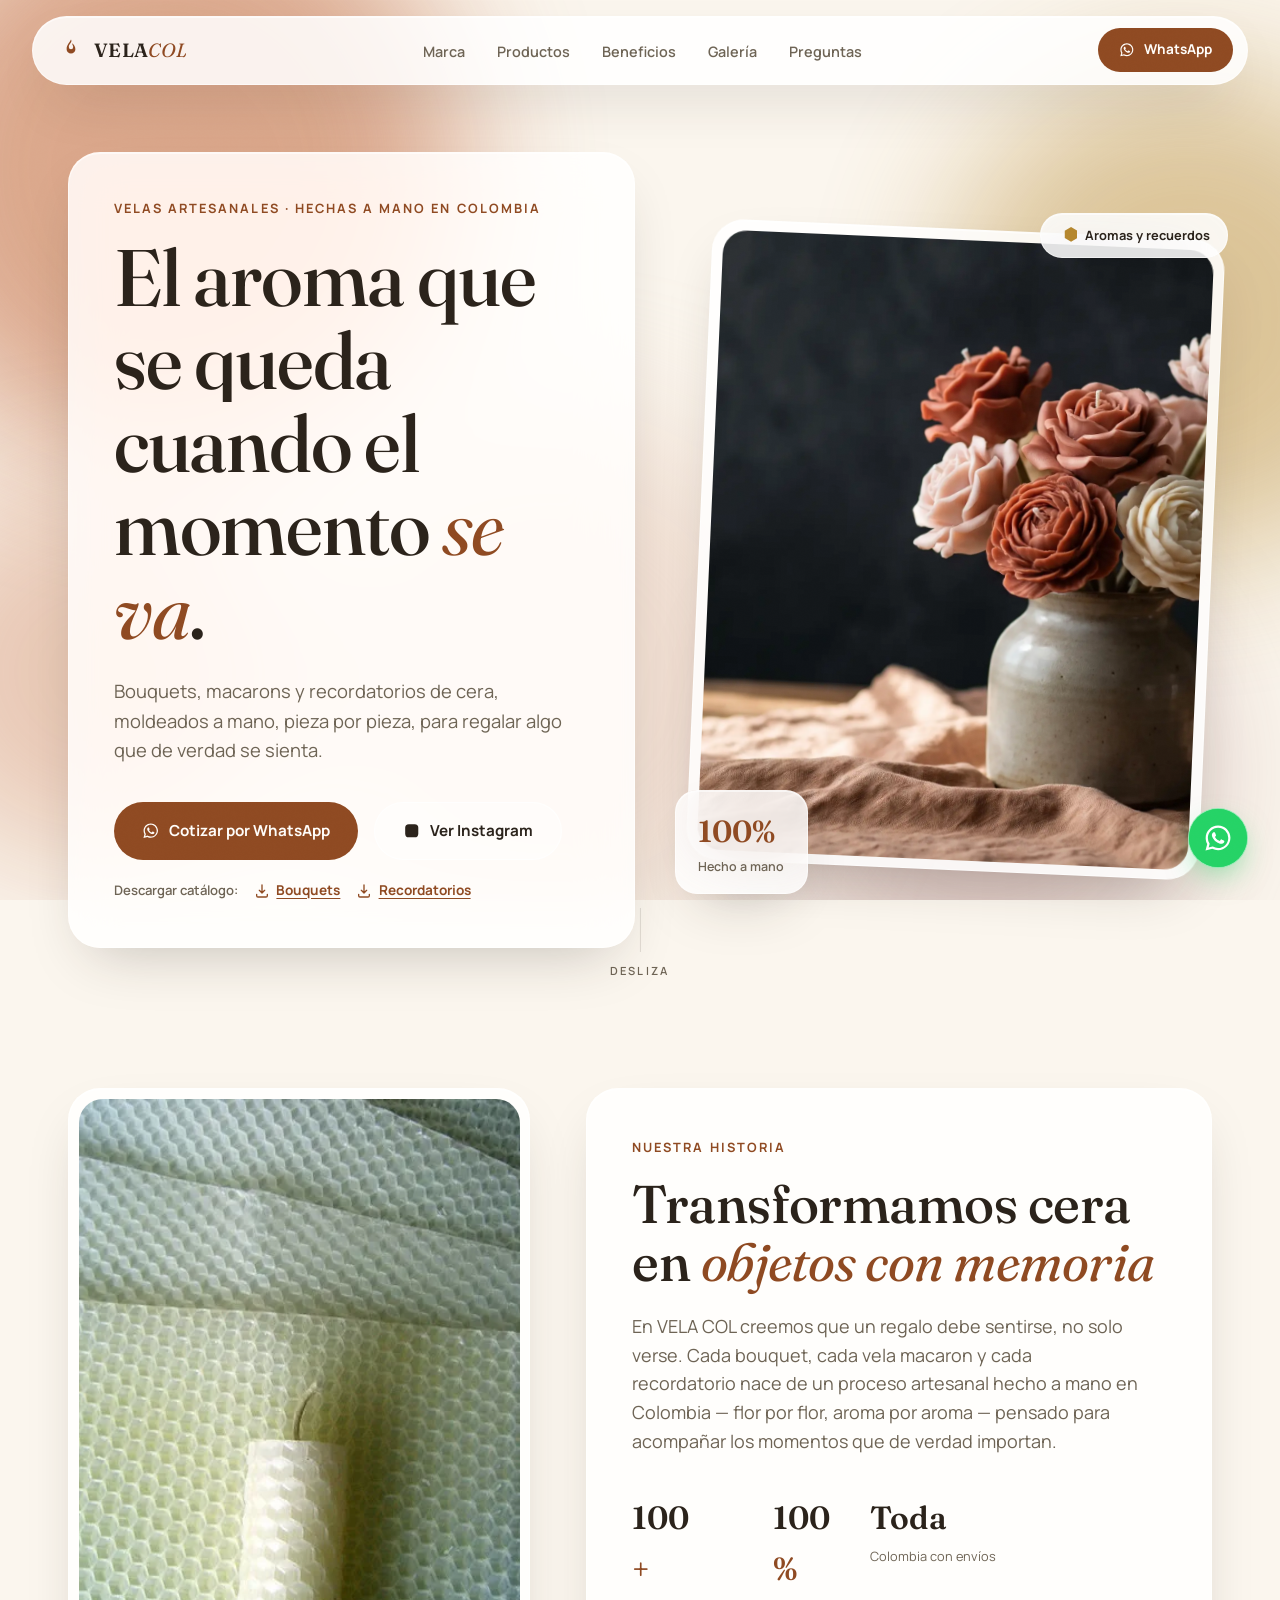
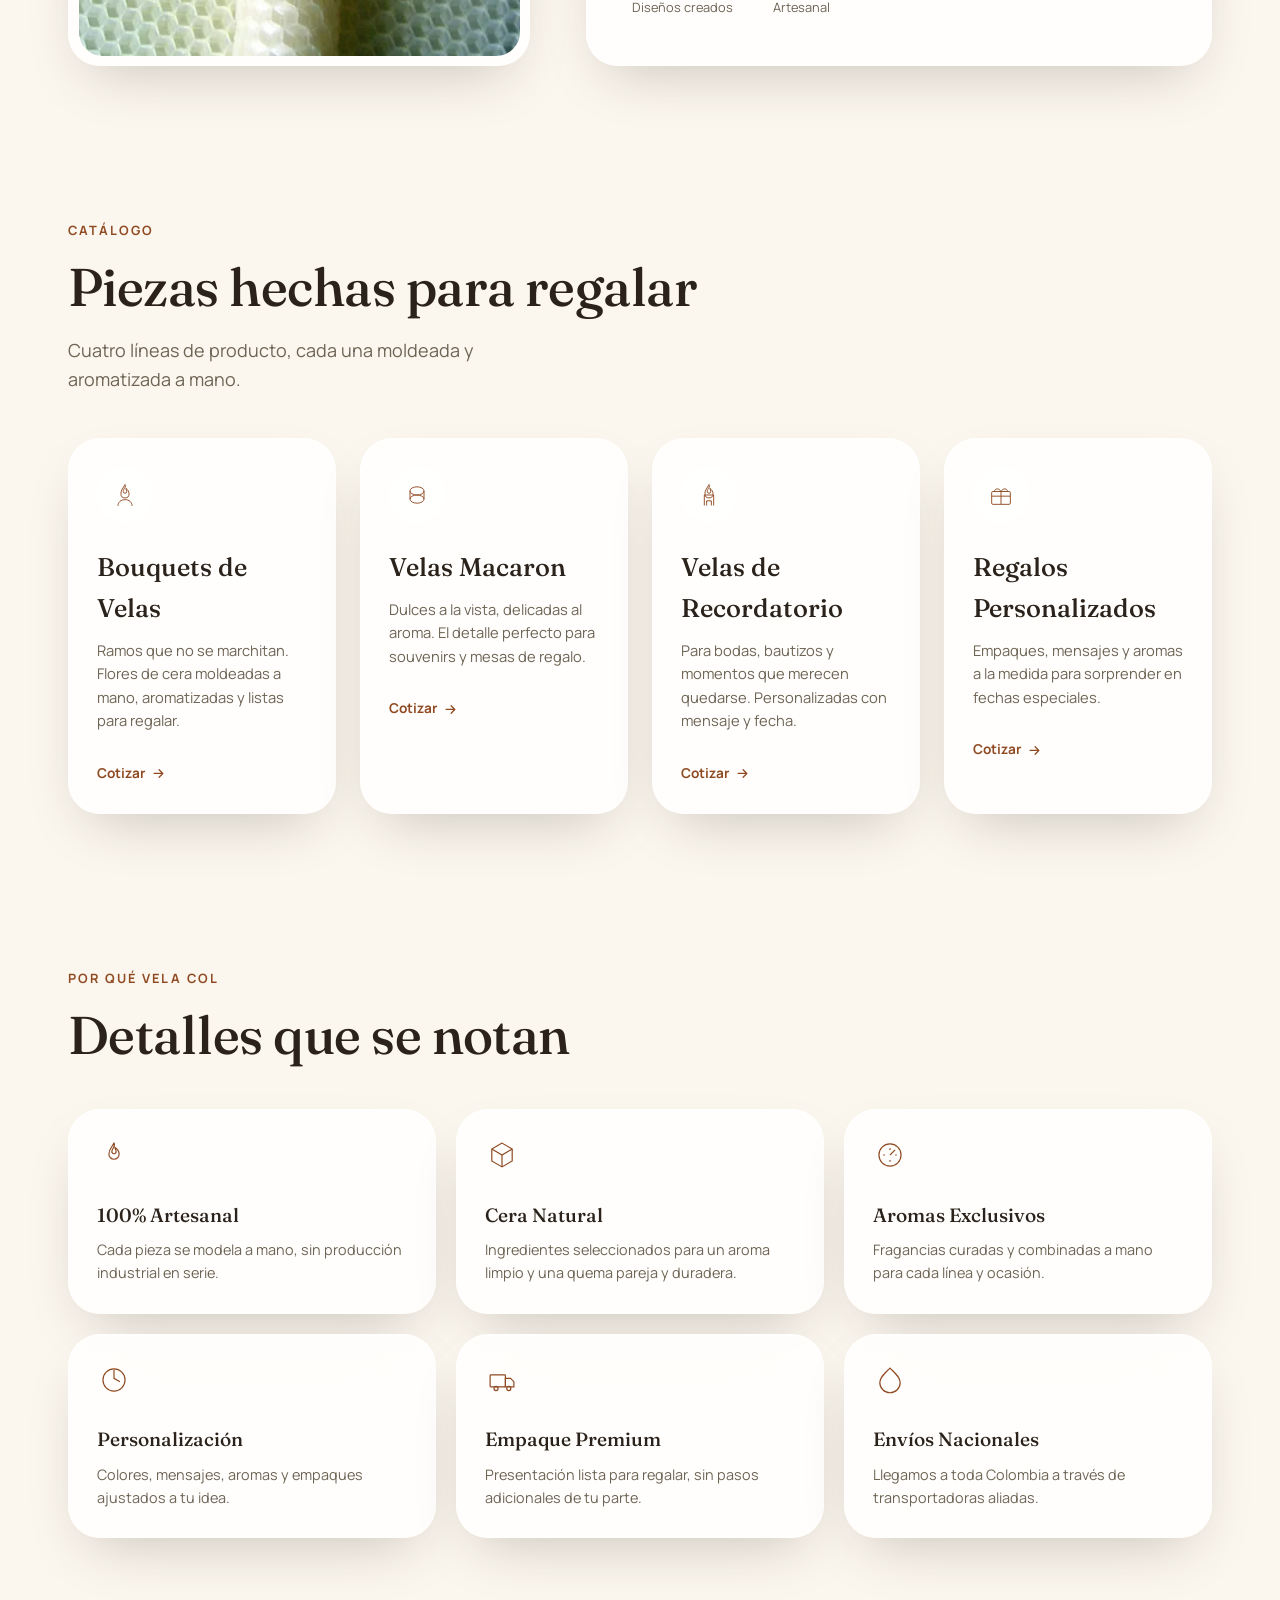
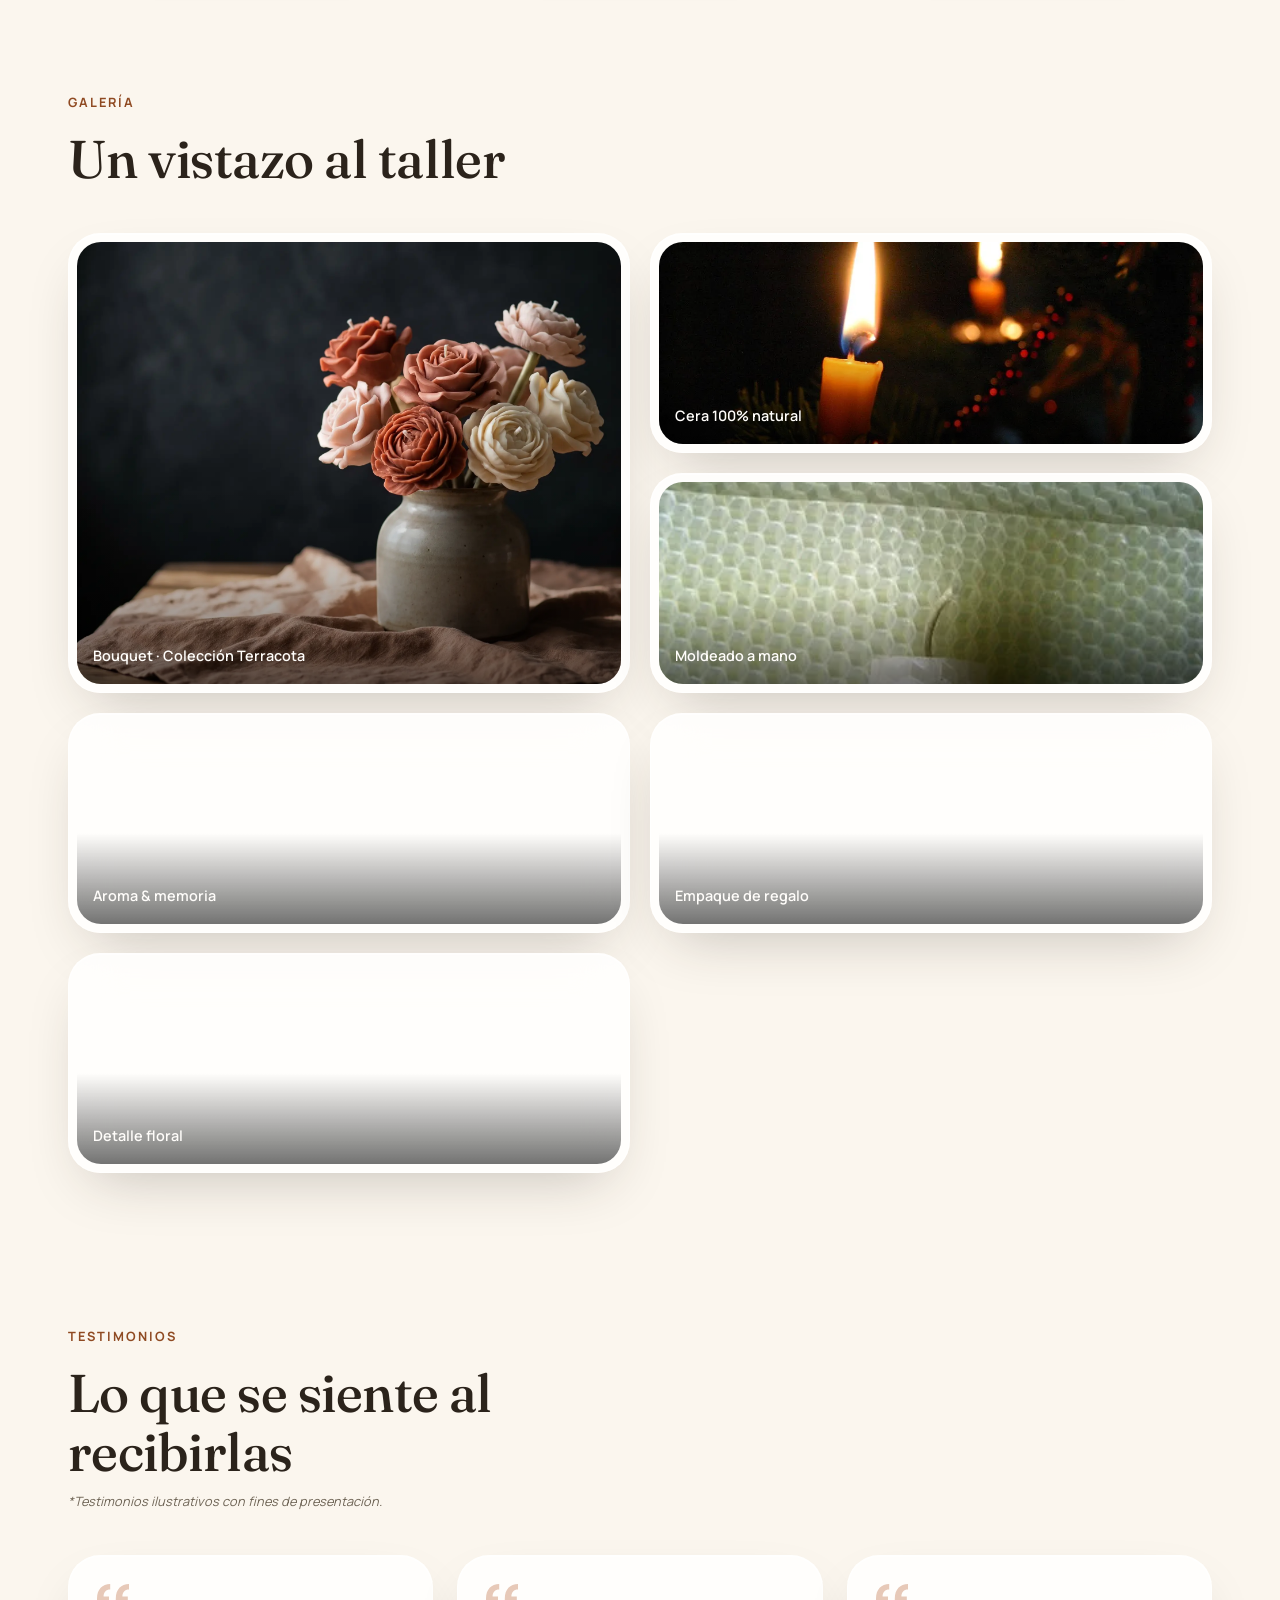
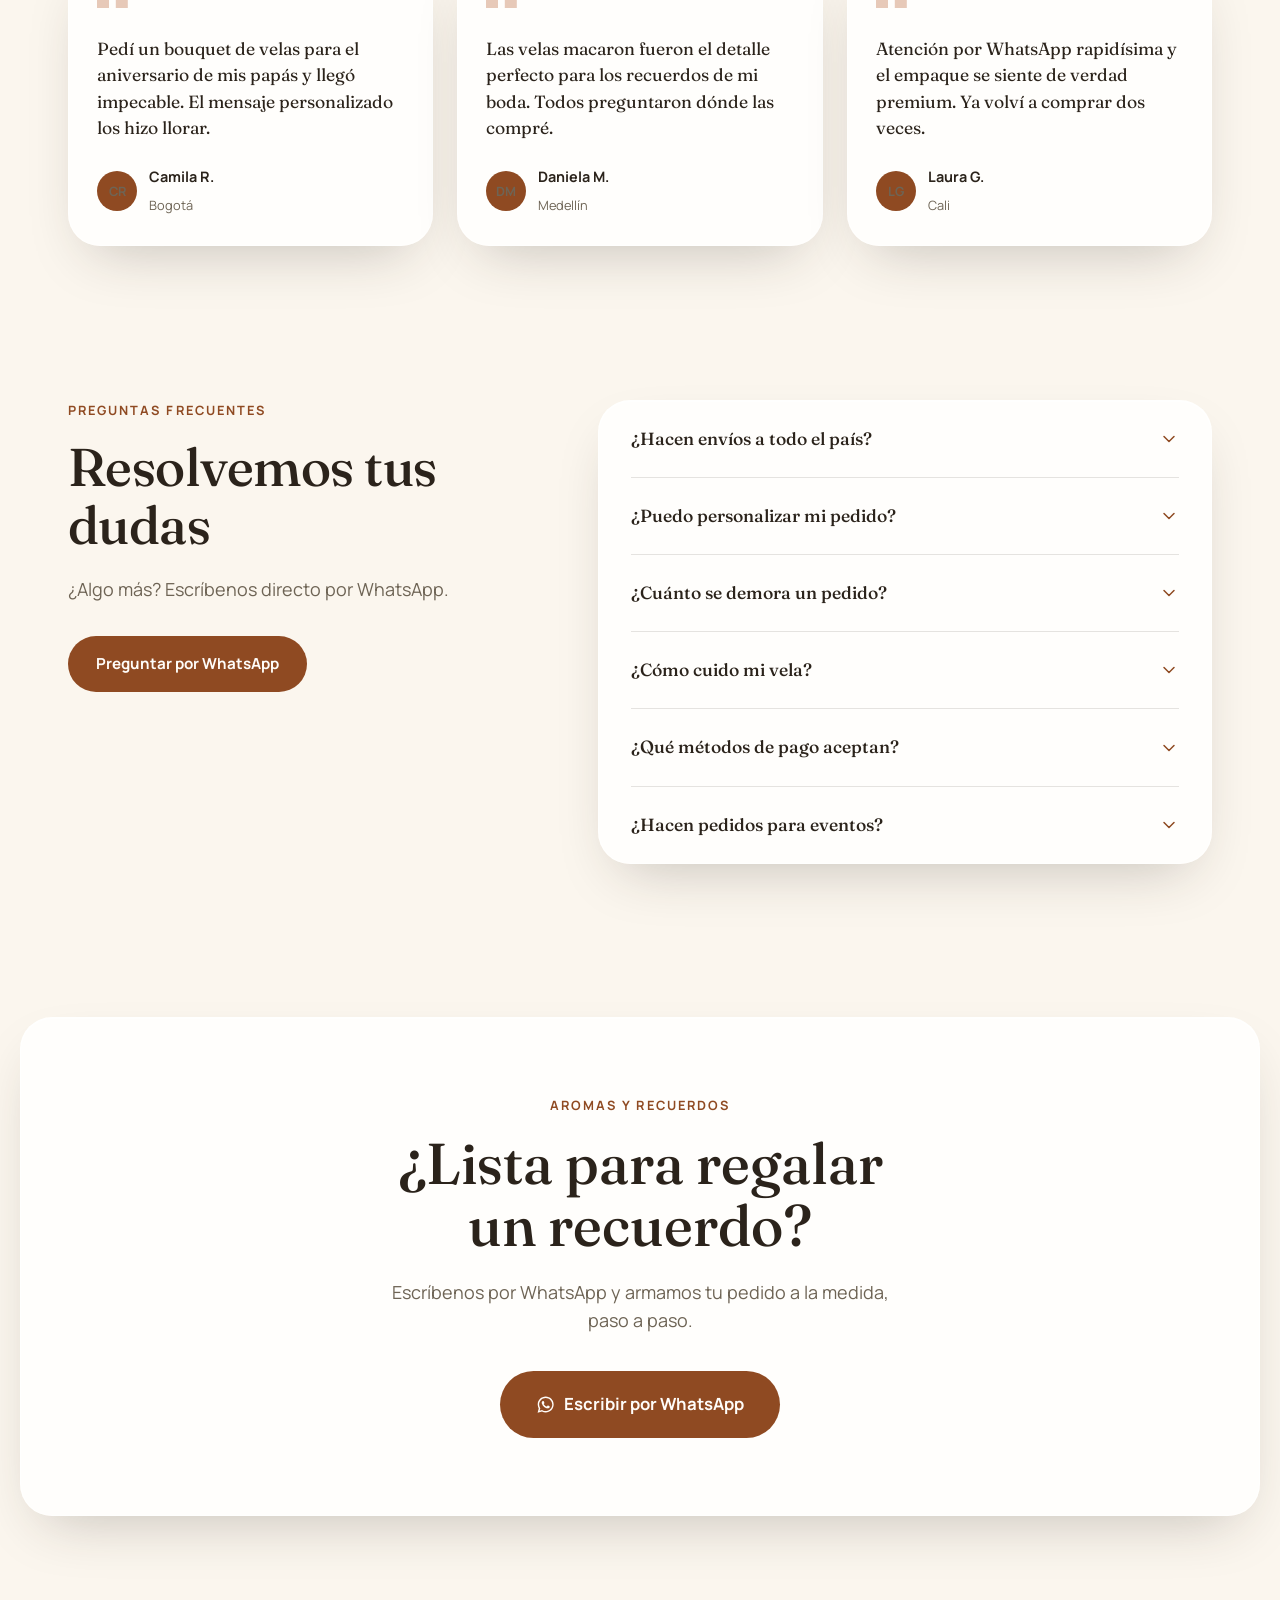
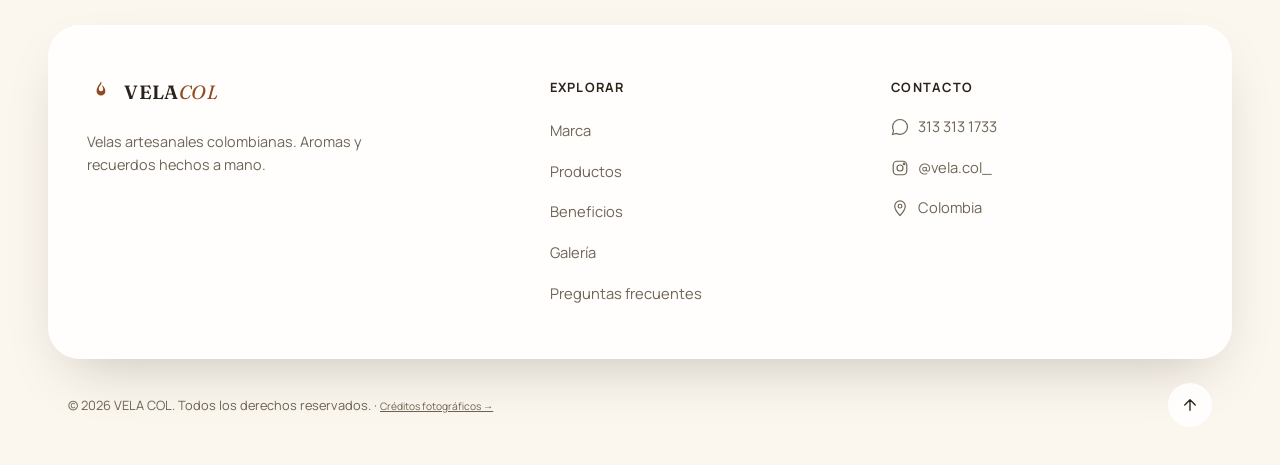
==== commit fc6e752e: "Add catalog download links to hero, ignore local Netlify state Adds PDF download links (Bouquets, Re" ====
--- a/index.html
+++ b/index.html
@@ -183,6 +183,18 @@
               <span>Ver Instagram</span>
             </a>
           </div>
+
+          <div class="hero-catalogs" data-hero-anim>
+            <span class="hero-catalogs-label">Descargar catálogo:</span>
+            <a class="catalog-link" href="assets/docs/catalogo-bouquets.pdf" download>
+              <svg viewBox="0 0 24 24" aria-hidden="true"><path d="M12 3v12m0 0 4-4m-4 4-4-4" stroke-linecap="round" stroke-linejoin="round"/><path d="M4 17v2a2 2 0 0 0 2 2h12a2 2 0 0 0 2-2v-2" stroke-linecap="round" stroke-linejoin="round"/></svg>
+              <span>Bouquets</span>
+            </a>
+            <a class="catalog-link" href="assets/docs/catalogo-recordatorios.pdf" download>
+              <svg viewBox="0 0 24 24" aria-hidden="true"><path d="M12 3v12m0 0 4-4m-4 4-4-4" stroke-linecap="round" stroke-linejoin="round"/><path d="M4 17v2a2 2 0 0 0 2 2h12a2 2 0 0 0 2-2v-2" stroke-linecap="round" stroke-linejoin="round"/></svg>
+              <span>Recordatorios</span>
+            </a>
+          </div>
         </div>
 
         <div class="hero-visual" data-reveal>
--- a/css/style.css
+++ b/css/style.css
@@ -441,6 +441,32 @@
   animation: heroFadeSlideUp .6s var(--ease) .48s both;
 }
 
+.hero-catalogs {
+  margin-top: 1.25rem;
+  display: flex;
+  flex-wrap: wrap;
+  align-items: center;
+  gap: .6rem 1rem;
+  animation: heroFadeSlideUp .6s var(--ease) .54s both;
+}
+.hero-catalogs-label {
+  font-size: .82rem;
+  font-weight: 600;
+  color: var(--muted);
+}
+.catalog-link {
+  display: inline-flex;
+  align-items: center;
+  gap: .4rem;
+  font-size: .85rem;
+  font-weight: 700;
+  color: var(--terracotta-text);
+  text-decoration: underline;
+  text-underline-offset: 3px;
+}
+.catalog-link svg { width: 16px; height: 16px; fill: none; stroke: currentColor; stroke-width: 2; }
+.catalog-link:hover { color: var(--terracotta-dark); }
+
 .hero-visual { position: relative; animation: heroFadeScaleIn .7s var(--ease) .22s both; }
 .hero-visual-frame {
   aspect-ratio: 4/5;
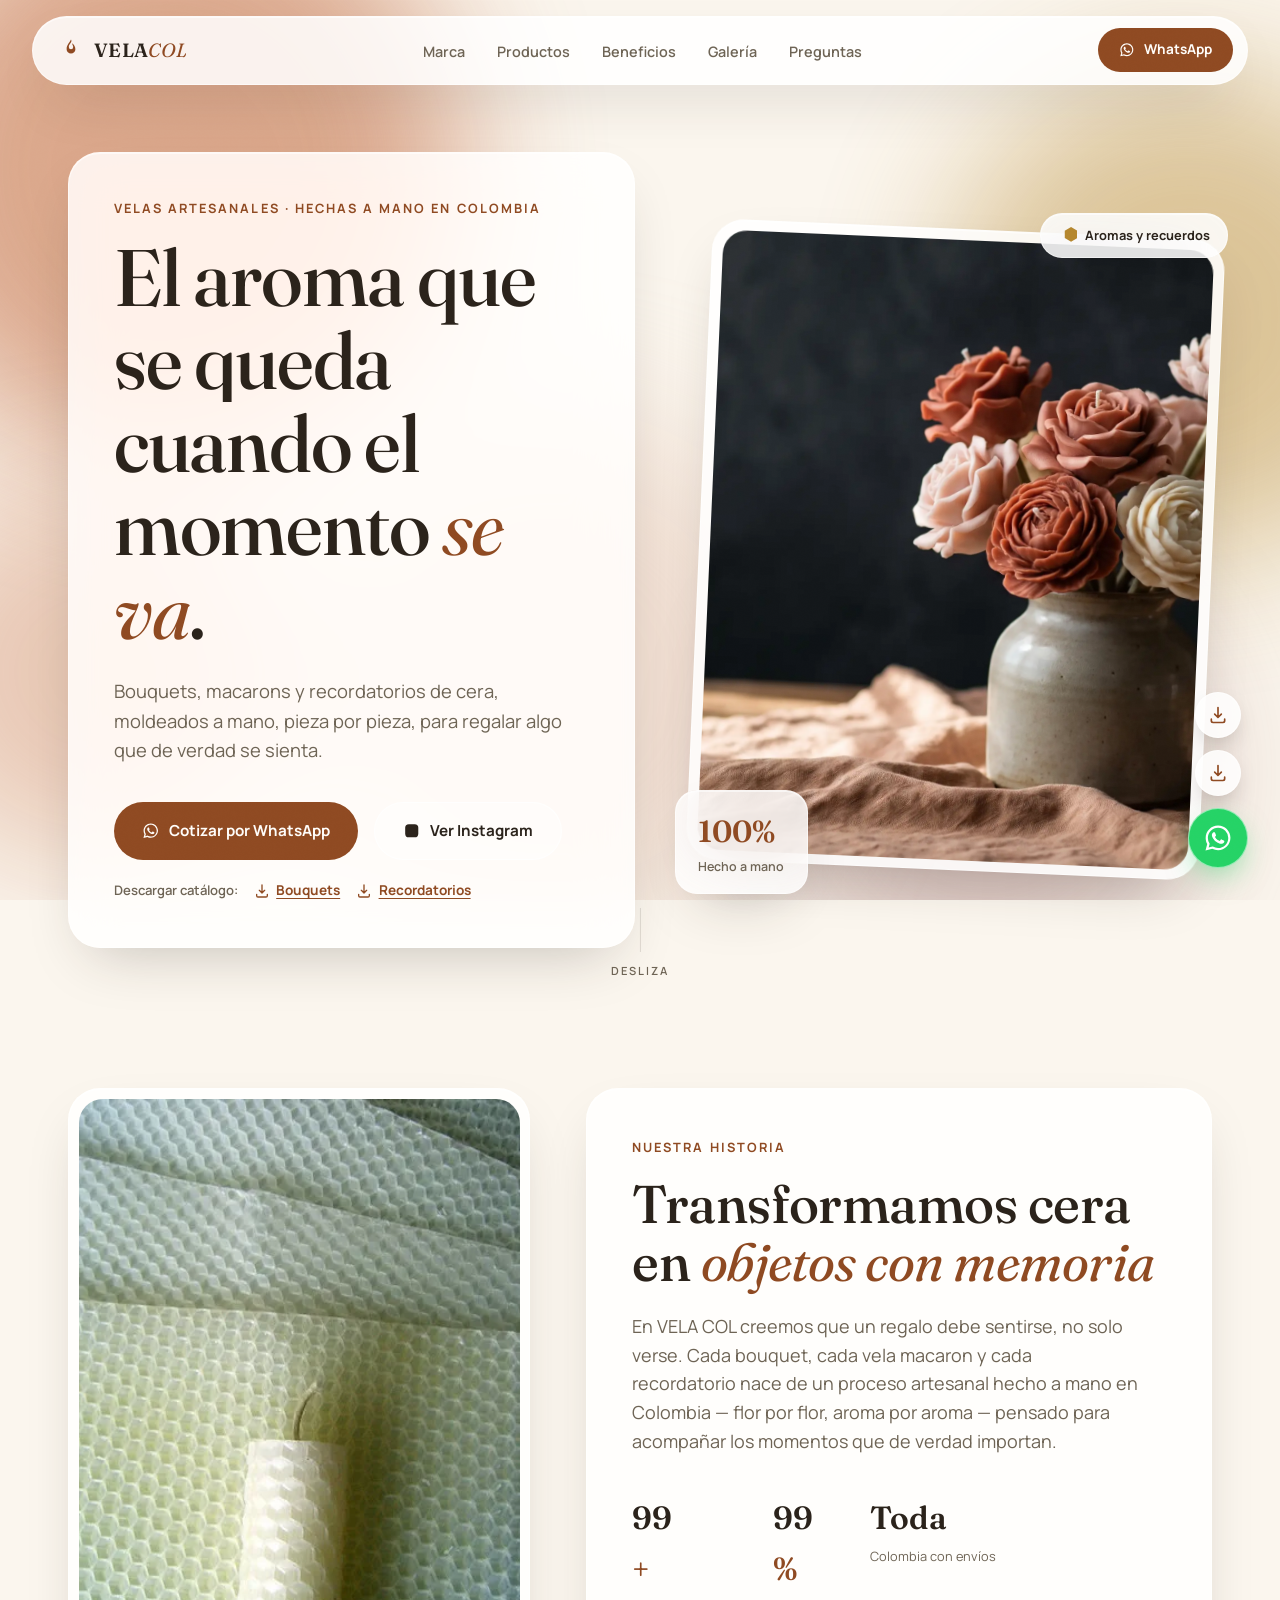
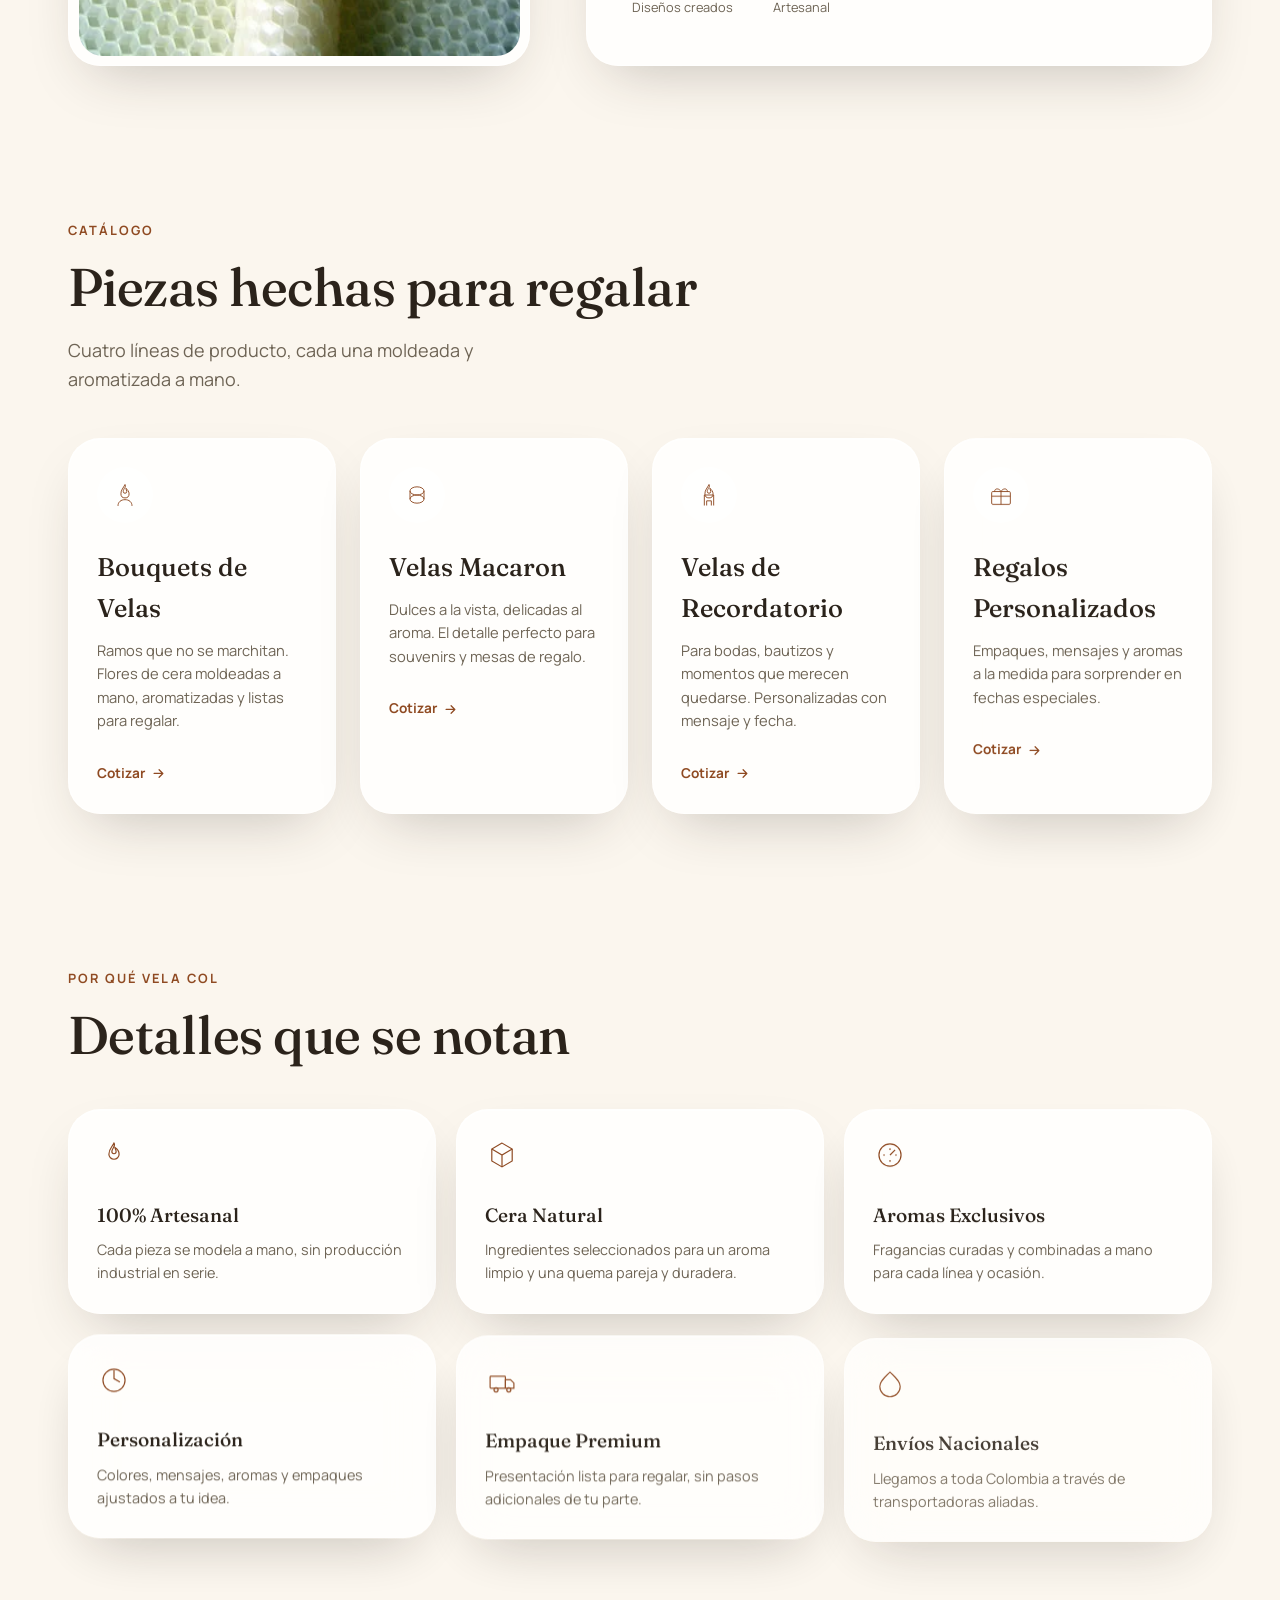
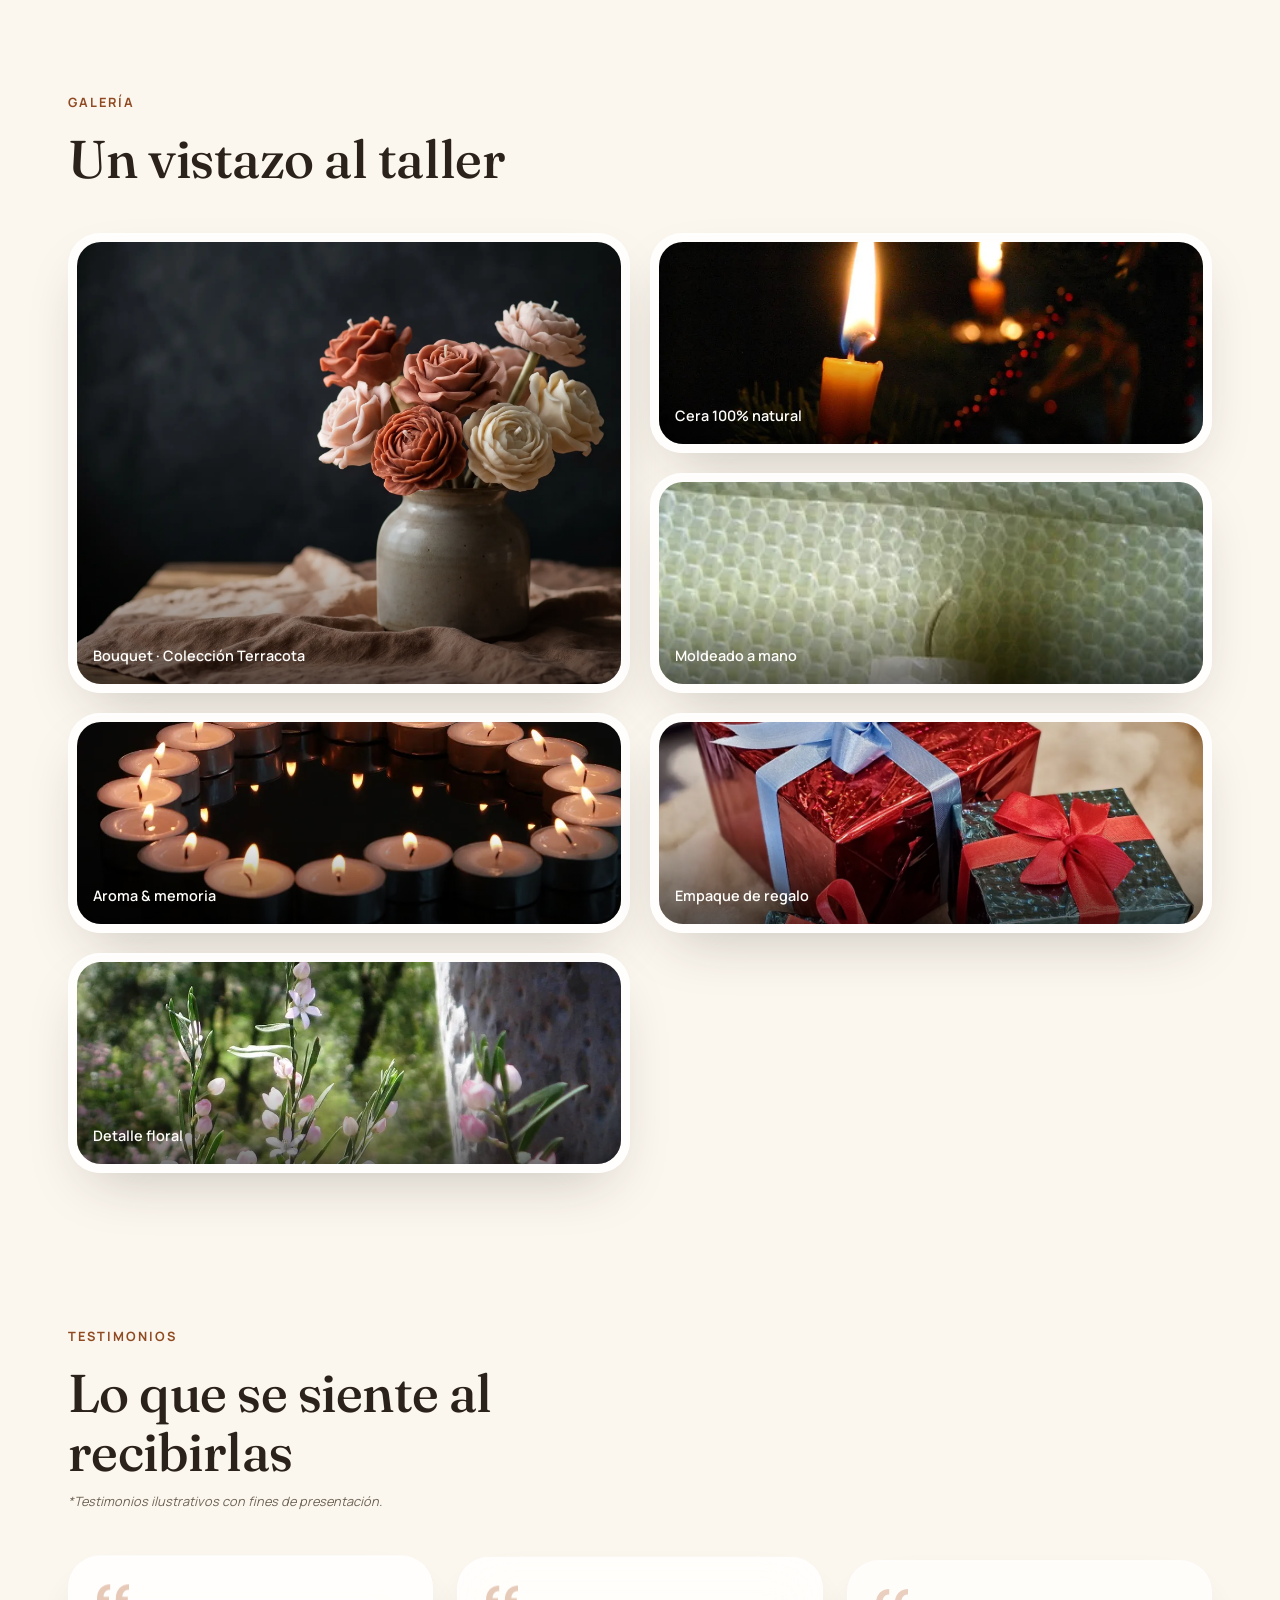
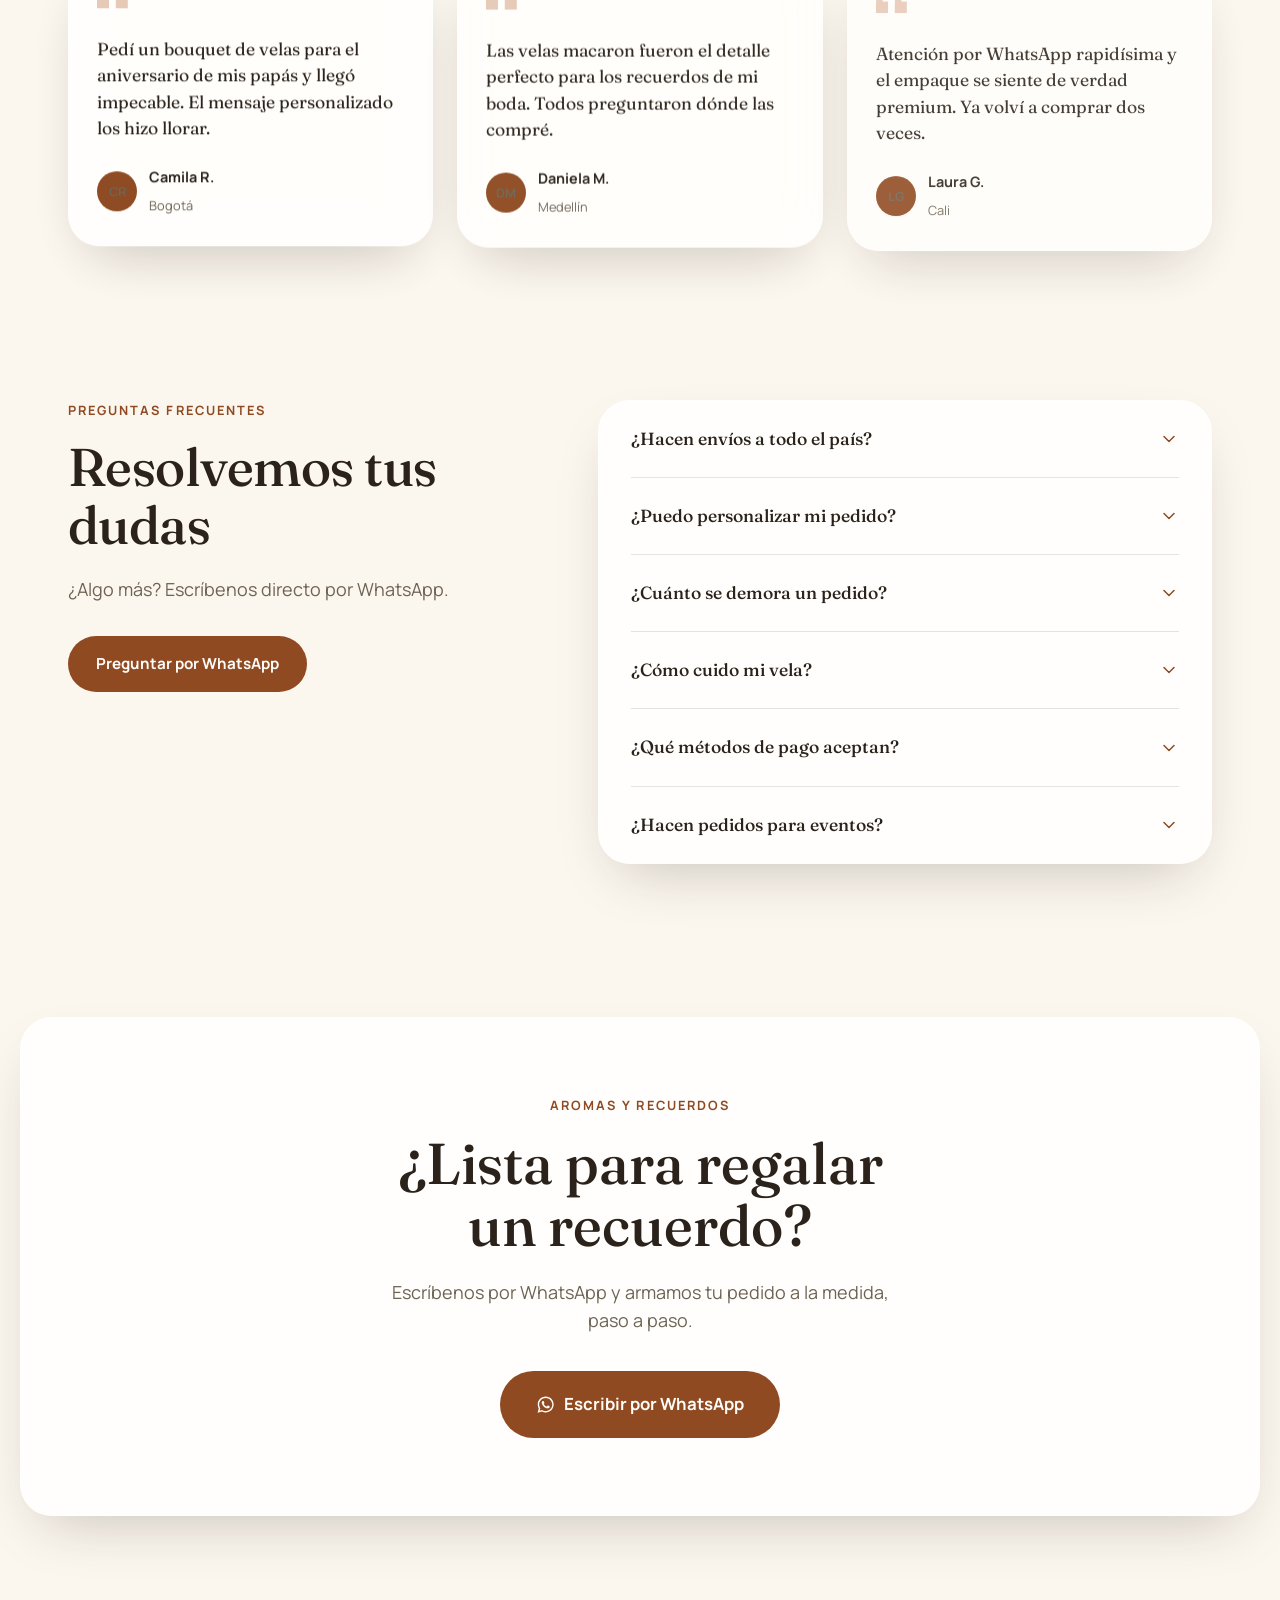
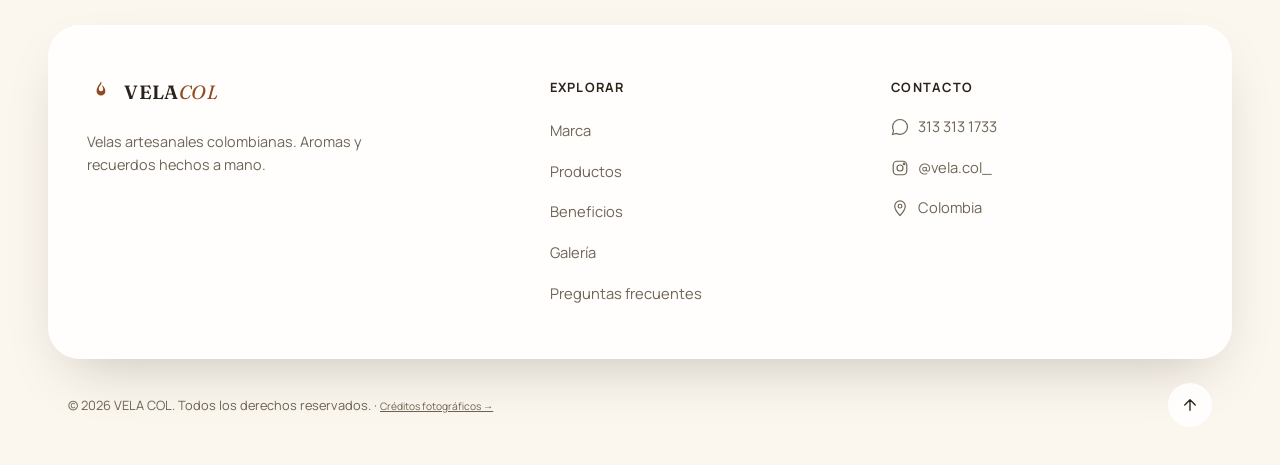
==== commit 582e5da4: "Add catalog download buttons to the floating action stack Bouquets and Recordatorios PDFs now have t" ====
--- a/index.html
+++ b/index.html
@@ -578,18 +578,28 @@
     </div>
   </footer>
 
-  <!-- ============ FLOATING WHATSAPP BUTTON ============ -->
-  <a
-    class="whatsapp-float"
-    data-magnetic
-    href="https://wa.me/573133131733?text=Hola%20VELA%20COL%2C%20quiero%20hacer%20un%20pedido"
-    target="_blank"
-    rel="noopener"
-    aria-label="Escríbenos por WhatsApp"
-  >
-    <svg viewBox="0 0 24 24" aria-hidden="true"><path d="M12.04 2C6.58 2 2.13 6.45 2.13 11.91c0 1.75.46 3.39 1.26 4.81L2 22l5.42-1.42a9.9 9.9 0 0 0 4.62 1.17h.01c5.46 0 9.9-4.45 9.9-9.91C21.95 6.45 17.5 2 12.04 2Zm0 18.02h-.01a8.1 8.1 0 0 1-4.14-1.13l-.3-.18-3.07.8.82-3-.2-.31a8.14 8.14 0 0 1-1.24-4.29c0-4.5 3.66-8.16 8.16-8.16 2.18 0 4.22.85 5.77 2.39a8.1 8.1 0 0 1 2.38 5.78c0 4.5-3.67 8.1-8.17 8.1Zm4.48-6.1c-.24-.12-1.45-.72-1.68-.8-.22-.08-.39-.12-.55.12-.16.24-.63.8-.78.97-.14.16-.29.18-.53.06-.24-.12-1.02-.38-1.94-1.2-.72-.64-1.2-1.43-1.35-1.67-.14-.24-.02-.37.11-.49.11-.11.24-.29.36-.43.12-.14.16-.24.24-.4.08-.16.04-.31-.02-.43-.06-.12-.55-1.32-.75-1.81-.2-.48-.4-.41-.55-.42h-.47c-.16 0-.43.06-.65.31-.22.24-.86.84-.86 2.04 0 1.2.88 2.37 1 2.53.12.16 1.73 2.64 4.2 3.7.59.25 1.05.4 1.4.52.59.19 1.13.16 1.55.1.47-.07 1.45-.59 1.65-1.16.2-.57.2-1.06.14-1.16-.06-.1-.22-.16-.46-.28Z"/></svg>
-    <span class="whatsapp-float-pulse" aria-hidden="true"></span>
-  </a>
+  <!-- ============ FLOATING BUTTONS (WhatsApp + catálogos) ============ -->
+  <div class="float-stack">
+    <a class="float-btn glass" href="assets/docs/catalogo-bouquets.pdf" download aria-label="Descargar catálogo de Bouquets">
+      <svg viewBox="0 0 24 24" aria-hidden="true"><path d="M12 3v12m0 0 4-4m-4 4-4-4" stroke-linecap="round" stroke-linejoin="round"/><path d="M4 17v2a2 2 0 0 0 2 2h12a2 2 0 0 0 2-2v-2" stroke-linecap="round" stroke-linejoin="round"/></svg>
+      <span class="float-btn-tooltip">Catálogo Bouquets</span>
+    </a>
+    <a class="float-btn glass" href="assets/docs/catalogo-recordatorios.pdf" download aria-label="Descargar catálogo de Recordatorios">
+      <svg viewBox="0 0 24 24" aria-hidden="true"><path d="M12 3v12m0 0 4-4m-4 4-4-4" stroke-linecap="round" stroke-linejoin="round"/><path d="M4 17v2a2 2 0 0 0 2 2h12a2 2 0 0 0 2-2v-2" stroke-linecap="round" stroke-linejoin="round"/></svg>
+      <span class="float-btn-tooltip">Catálogo Recordatorios</span>
+    </a>
+    <a
+      class="whatsapp-float"
+      data-magnetic
+      href="https://wa.me/573133131733?text=Hola%20VELA%20COL%2C%20quiero%20hacer%20un%20pedido"
+      target="_blank"
+      rel="noopener"
+      aria-label="Escríbenos por WhatsApp"
+    >
+      <svg viewBox="0 0 24 24" aria-hidden="true"><path d="M12.04 2C6.58 2 2.13 6.45 2.13 11.91c0 1.75.46 3.39 1.26 4.81L2 22l5.42-1.42a9.9 9.9 0 0 0 4.62 1.17h.01c5.46 0 9.9-4.45 9.9-9.91C21.95 6.45 17.5 2 12.04 2Zm0 18.02h-.01a8.1 8.1 0 0 1-4.14-1.13l-.3-.18-3.07.8.82-3-.2-.31a8.14 8.14 0 0 1-1.24-4.29c0-4.5 3.66-8.16 8.16-8.16 2.18 0 4.22.85 5.77 2.39a8.1 8.1 0 0 1 2.38 5.78c0 4.5-3.67 8.1-8.17 8.1Zm4.48-6.1c-.24-.12-1.45-.72-1.68-.8-.22-.08-.39-.12-.55.12-.16.24-.63.8-.78.97-.14.16-.29.18-.53.06-.24-.12-1.02-.38-1.94-1.2-.72-.64-1.2-1.43-1.35-1.67-.14-.24-.02-.37.11-.49.11-.11.24-.29.36-.43.12-.14.16-.24.24-.4.08-.16.04-.31-.02-.43-.06-.12-.55-1.32-.75-1.81-.2-.48-.4-.41-.55-.42h-.47c-.16 0-.43.06-.65.31-.22.24-.86.84-.86 2.04 0 1.2.88 2.37 1 2.53.12.16 1.73 2.64 4.2 3.7.59.25 1.05.4 1.4.52.59.19 1.13.16 1.55.1.47-.07 1.45-.59 1.65-1.16.2-.57.2-1.06.14-1.16-.06-.1-.22-.16-.46-.28Z"/></svg>
+      <span class="whatsapp-float-pulse" aria-hidden="true"></span>
+    </a>
+  </div>
 
   <!-- Scripts (self-hosted) -->
   <script src="js/vendor/gsap.min.js" defer></script>
--- a/css/style.css
+++ b/css/style.css
@@ -823,18 +823,56 @@
 .back-to-top:hover { background: var(--glass-bg-strong); transform: translateY(-3px); }
 
 /* ============================================================
-   WHATSAPP FLOAT
-   ============================================================ */
-.whatsapp-float {
+   FLOATING BUTTON STACK (WhatsApp + catalog downloads)
+   ============================================================ */
+.float-stack {
   position: fixed;
   right: clamp(1rem, 3vw, 2rem);
   bottom: clamp(1rem, 3vw, 2rem);
+  z-index: 200;
+  display: flex;
+  flex-direction: column;
+  align-items: center;
+  gap: .75rem;
+}
+.float-btn {
+  position: relative;
+  width: 46px; height: 46px;
+  border-radius: 50%;
+  display: flex; align-items: center; justify-content: center;
+  color: var(--terracotta-text);
+  box-shadow: 0 10px 24px -10px rgba(43,35,27,.4);
+  border: 1px solid rgba(255,255,255,.6);
+  transition: transform var(--dur-fast) var(--ease), background var(--dur-fast) var(--ease);
+}
+.float-btn svg { width: 20px; height: 20px; fill: none; stroke: currentColor; stroke-width: 2; }
+.float-btn:hover { transform: translateY(-3px); background: var(--glass-bg-strong); }
+.float-btn-tooltip {
+  position: absolute;
+  right: calc(100% + .7rem);
+  top: 50%;
+  transform: translateY(-50%);
+  white-space: nowrap;
+  background: var(--charcoal);
+  color: var(--ivory);
+  font-size: .78rem;
+  font-weight: 600;
+  padding: .4rem .7rem;
+  border-radius: 8px;
+  opacity: 0;
+  pointer-events: none;
+  transition: opacity var(--dur-fast) var(--ease);
+}
+.float-btn:hover .float-btn-tooltip,
+.float-btn:focus-visible .float-btn-tooltip { opacity: 1; }
+
+.whatsapp-float {
+  position: relative;
   width: 60px; height: 60px;
   border-radius: 50%;
   background: #25D366;
   color: #fff;
   display: flex; align-items: center; justify-content: center;
-  z-index: 200;
   box-shadow: 0 12px 30px -8px rgba(37,211,102,.55);
   border: 1px solid rgba(255,255,255,.5);
 }
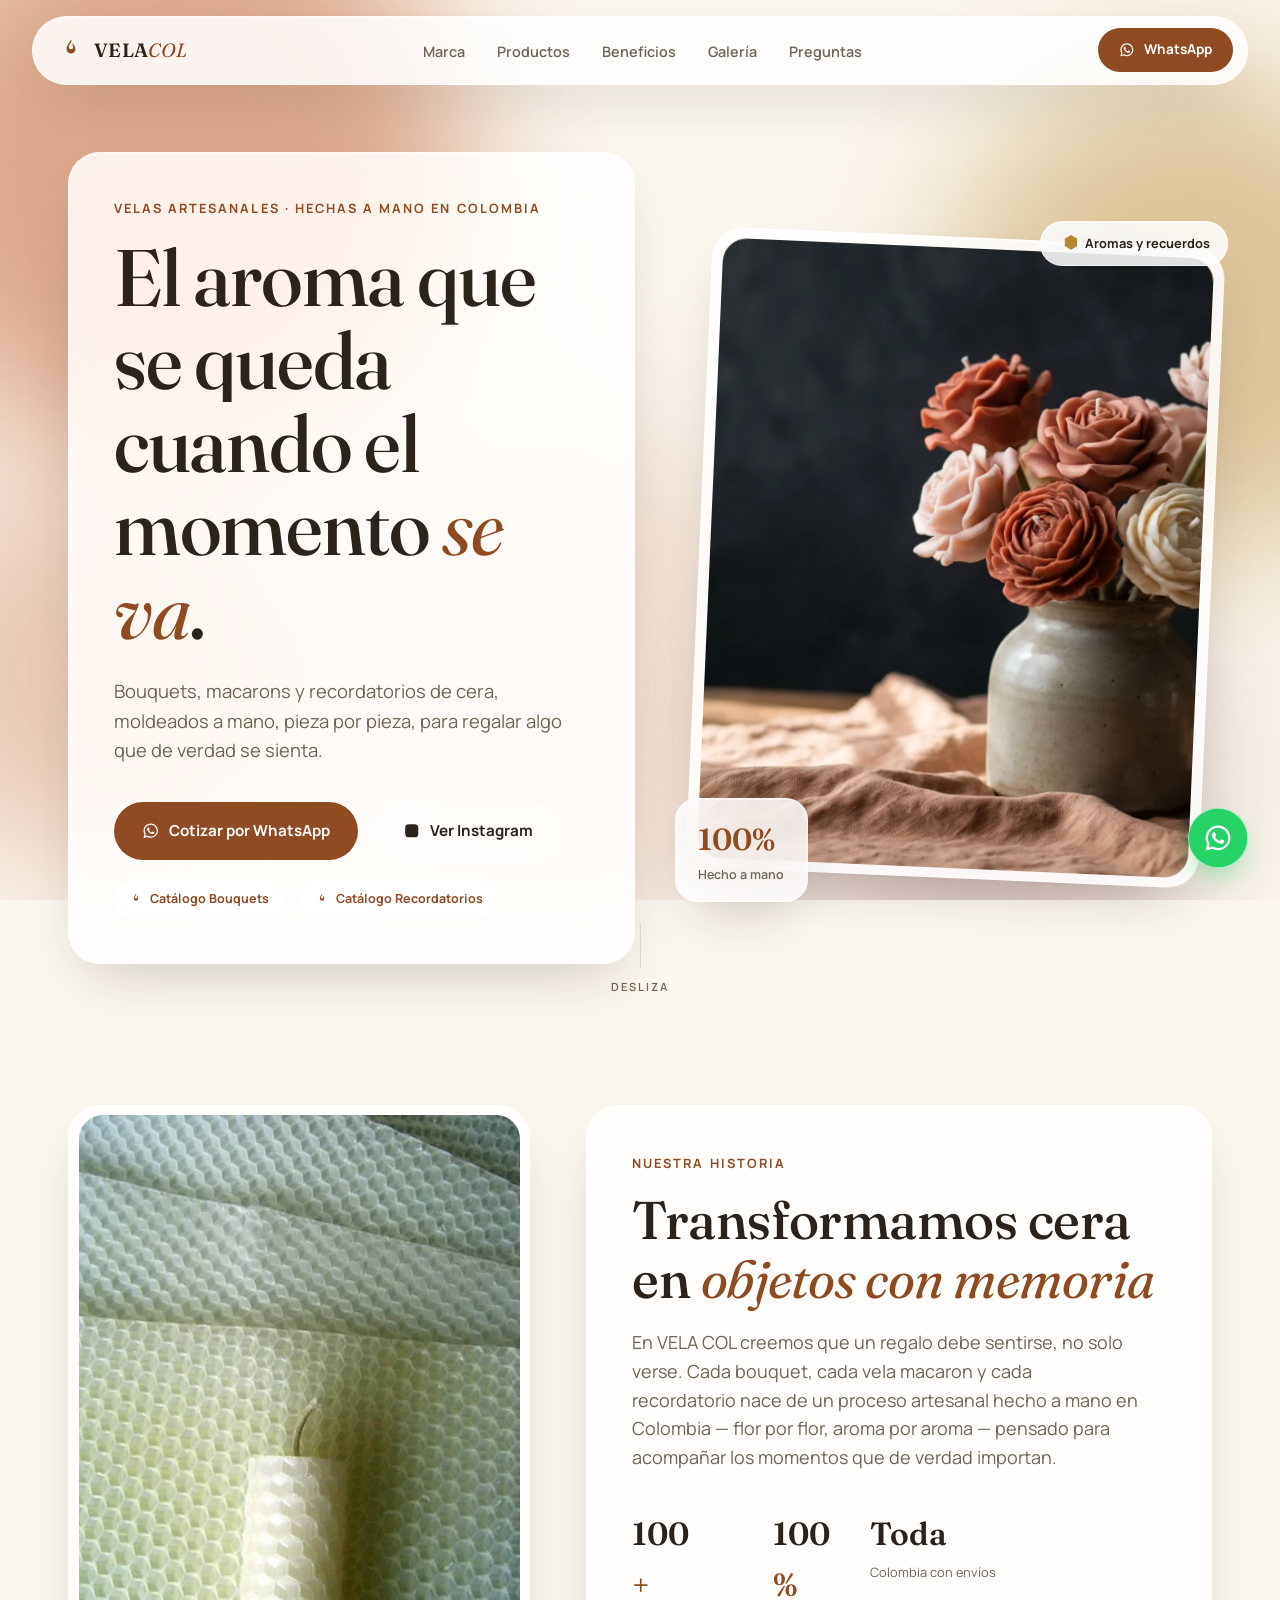
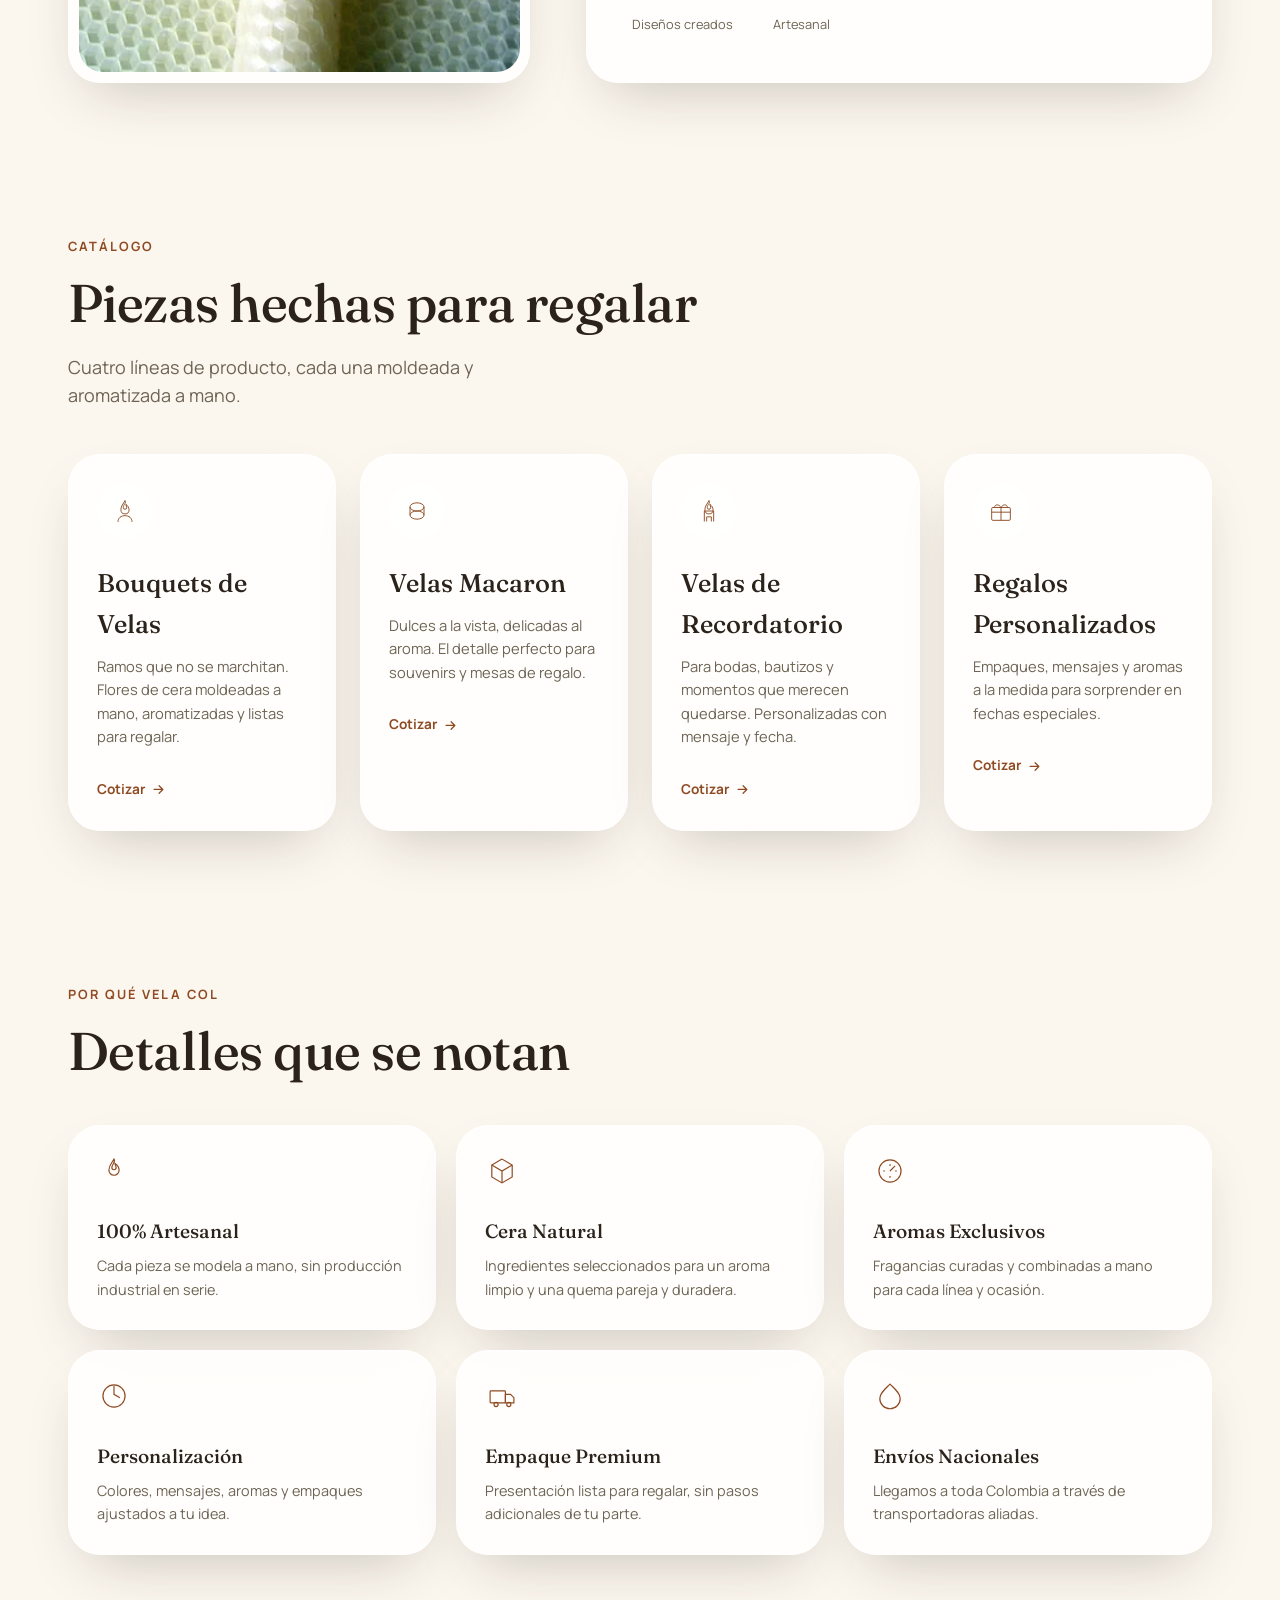
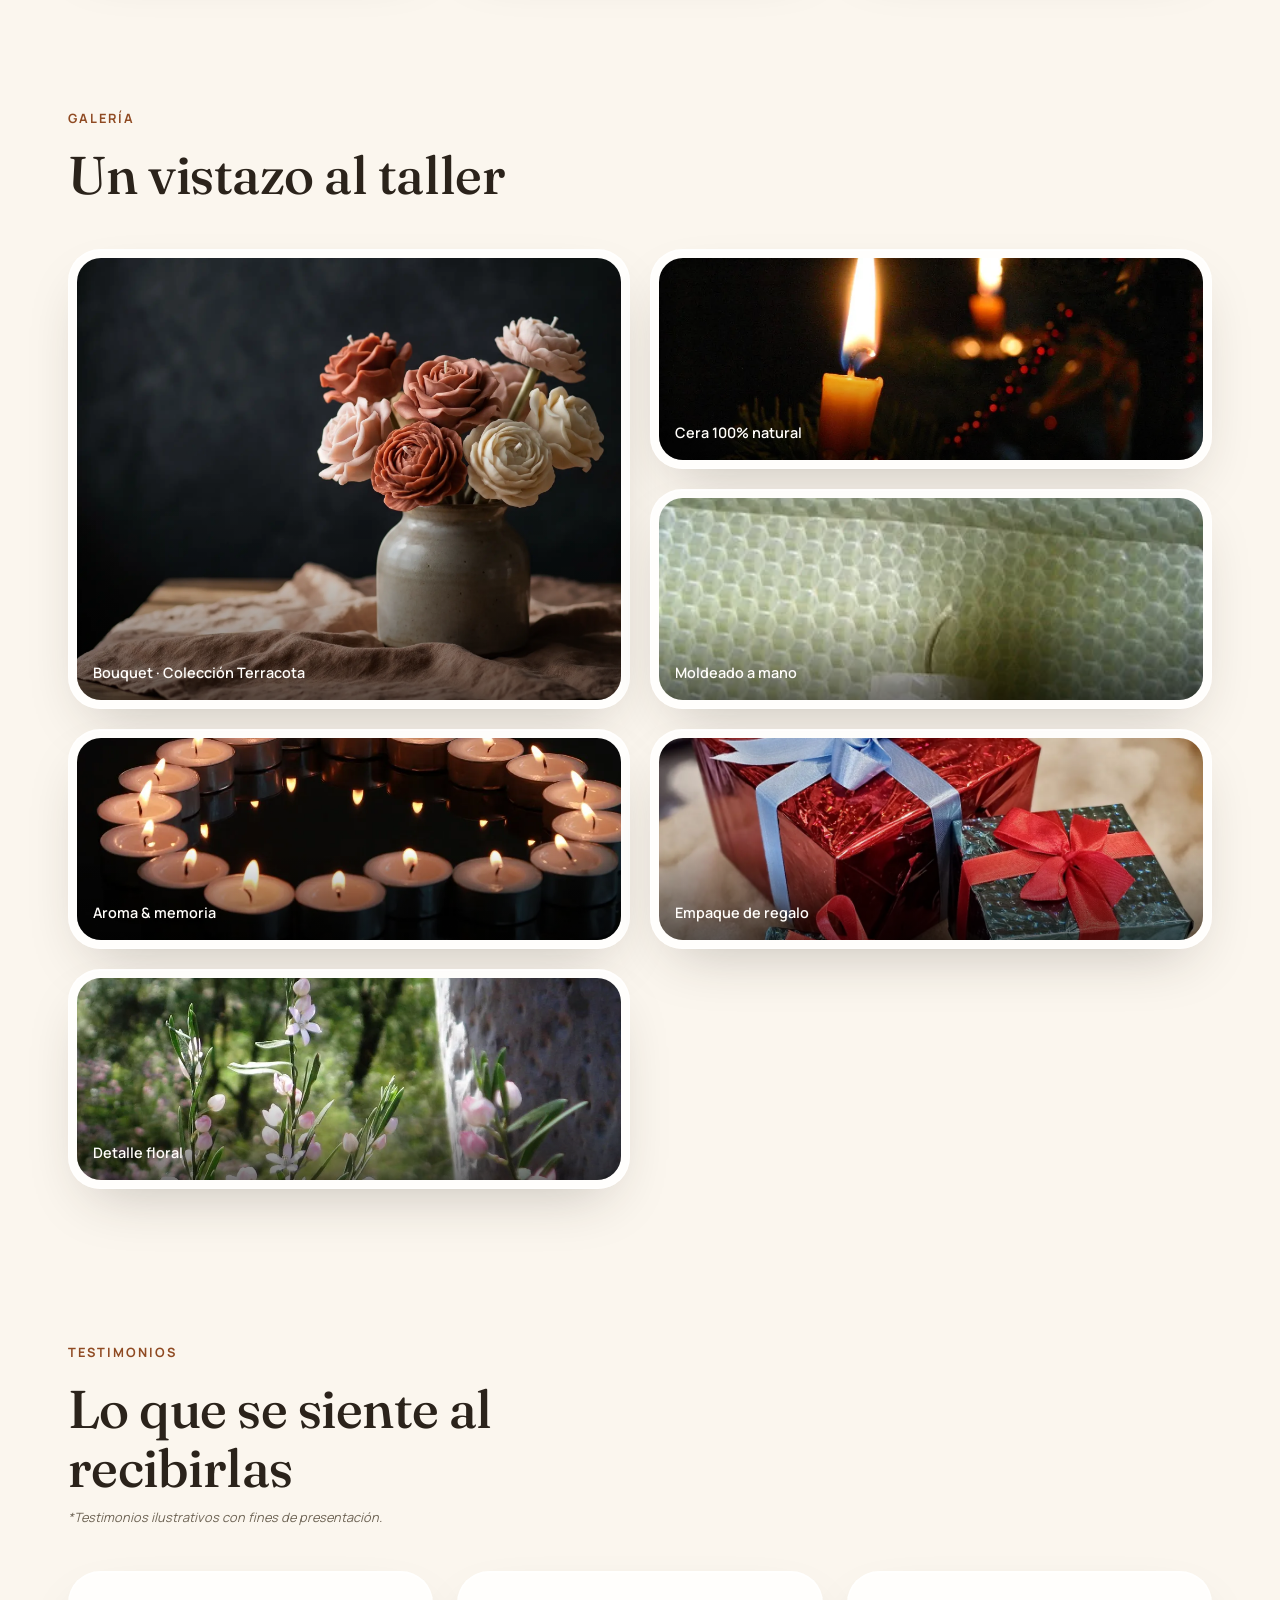
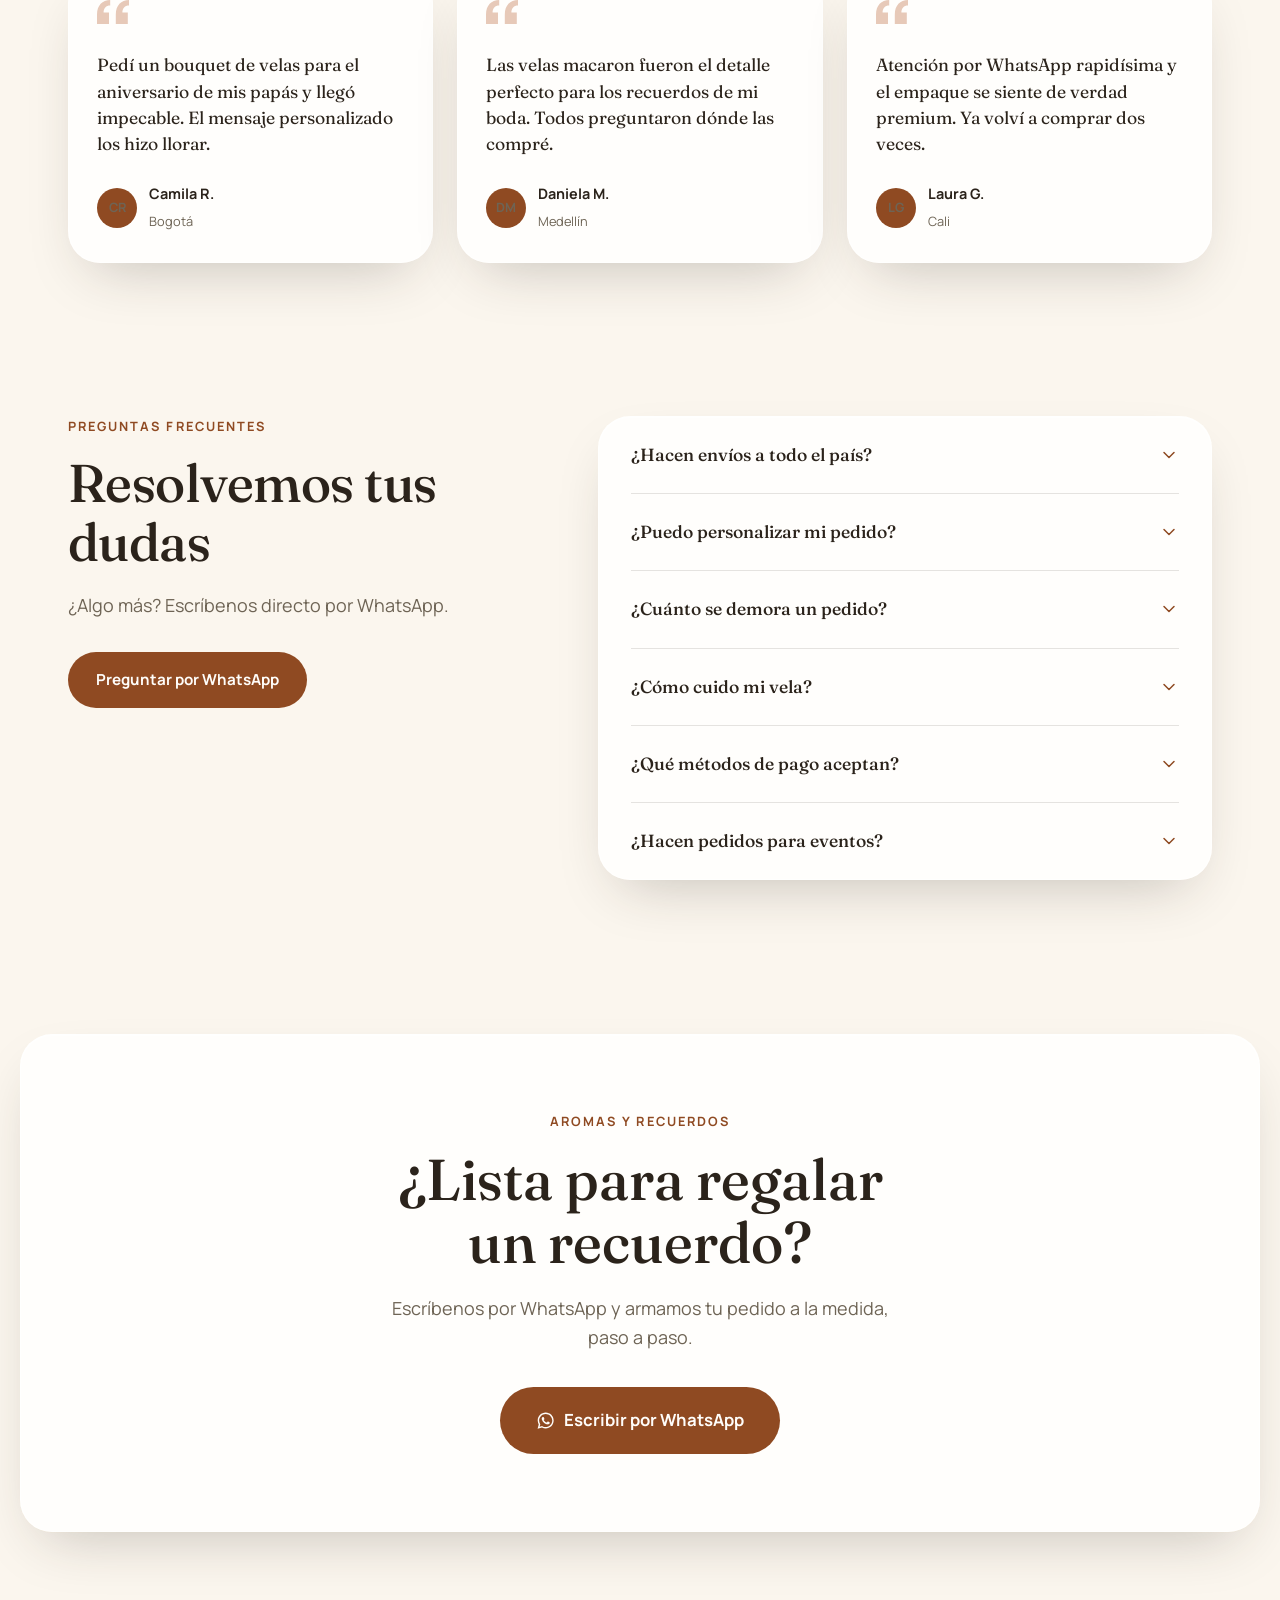
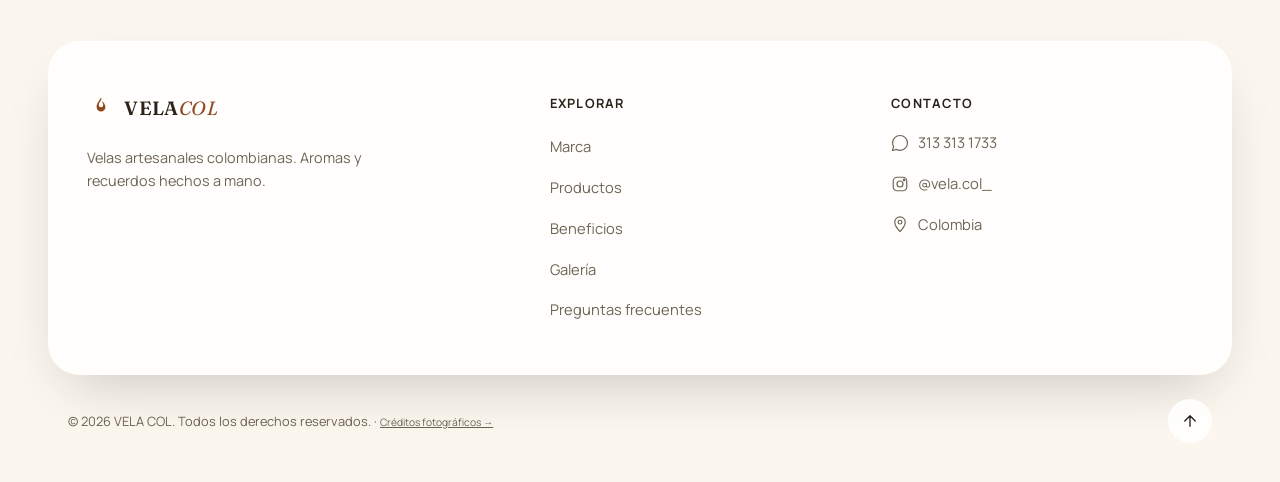
==== commit aa839071: "Restyle catalog buttons: small pills with candle icon, remove float duplicates Catalog downloads now" ====
--- a/index.html
+++ b/index.html
@@ -185,14 +185,13 @@
           </div>
 
           <div class="hero-catalogs" data-hero-anim>
-            <span class="hero-catalogs-label">Descargar catálogo:</span>
-            <a class="catalog-link" href="assets/docs/catalogo-bouquets.pdf" download>
-              <svg viewBox="0 0 24 24" aria-hidden="true"><path d="M12 3v12m0 0 4-4m-4 4-4-4" stroke-linecap="round" stroke-linejoin="round"/><path d="M4 17v2a2 2 0 0 0 2 2h12a2 2 0 0 0 2-2v-2" stroke-linecap="round" stroke-linejoin="round"/></svg>
-              <span>Bouquets</span>
-            </a>
-            <a class="catalog-link" href="assets/docs/catalogo-recordatorios.pdf" download>
-              <svg viewBox="0 0 24 24" aria-hidden="true"><path d="M12 3v12m0 0 4-4m-4 4-4-4" stroke-linecap="round" stroke-linejoin="round"/><path d="M4 17v2a2 2 0 0 0 2 2h12a2 2 0 0 0 2-2v-2" stroke-linecap="round" stroke-linejoin="round"/></svg>
-              <span>Recordatorios</span>
+            <a class="catalog-pill glass" href="assets/docs/catalogo-bouquets.pdf" download>
+              <svg viewBox="0 0 64 64" aria-hidden="true"><path d="M32 8c4 6-5 10-5 17a5 5 0 0 0 10 0c0-3.6-2.3-5-2.3-8.6C38.4 19 42 24 42 30a10 10 0 0 1-20 0c0-10 6-13.6 10-22Z"/></svg>
+              <span>Catálogo Bouquets</span>
+            </a>
+            <a class="catalog-pill glass" href="assets/docs/catalogo-recordatorios.pdf" download>
+              <svg viewBox="0 0 64 64" aria-hidden="true"><path d="M32 8c4 6-5 10-5 17a5 5 0 0 0 10 0c0-3.6-2.3-5-2.3-8.6C38.4 19 42 24 42 30a10 10 0 0 1-20 0c0-10 6-13.6 10-22Z"/></svg>
+              <span>Catálogo Recordatorios</span>
             </a>
           </div>
         </div>
@@ -578,28 +577,18 @@
     </div>
   </footer>
 
-  <!-- ============ FLOATING BUTTONS (WhatsApp + catálogos) ============ -->
-  <div class="float-stack">
-    <a class="float-btn glass" href="assets/docs/catalogo-bouquets.pdf" download aria-label="Descargar catálogo de Bouquets">
-      <svg viewBox="0 0 24 24" aria-hidden="true"><path d="M12 3v12m0 0 4-4m-4 4-4-4" stroke-linecap="round" stroke-linejoin="round"/><path d="M4 17v2a2 2 0 0 0 2 2h12a2 2 0 0 0 2-2v-2" stroke-linecap="round" stroke-linejoin="round"/></svg>
-      <span class="float-btn-tooltip">Catálogo Bouquets</span>
+  <!-- ============ FLOATING WHATSAPP BUTTON ============ -->
+  <a
+    class="whatsapp-float"
+    data-magnetic
+    href="https://wa.me/573133131733?text=Hola%20VELA%20COL%2C%20quiero%20hacer%20un%20pedido"
+    target="_blank"
+    rel="noopener"
+    aria-label="Escríbenos por WhatsApp"
+  >
+    <svg viewBox="0 0 24 24" aria-hidden="true"><path d="M12.04 2C6.58 2 2.13 6.45 2.13 11.91c0 1.75.46 3.39 1.26 4.81L2 22l5.42-1.42a9.9 9.9 0 0 0 4.62 1.17h.01c5.46 0 9.9-4.45 9.9-9.91C21.95 6.45 17.5 2 12.04 2Zm0 18.02h-.01a8.1 8.1 0 0 1-4.14-1.13l-.3-.18-3.07.8.82-3-.2-.31a8.14 8.14 0 0 1-1.24-4.29c0-4.5 3.66-8.16 8.16-8.16 2.18 0 4.22.85 5.77 2.39a8.1 8.1 0 0 1 2.38 5.78c0 4.5-3.67 8.1-8.17 8.1Zm4.48-6.1c-.24-.12-1.45-.72-1.68-.8-.22-.08-.39-.12-.55.12-.16.24-.63.8-.78.97-.14.16-.29.18-.53.06-.24-.12-1.02-.38-1.94-1.2-.72-.64-1.2-1.43-1.35-1.67-.14-.24-.02-.37.11-.49.11-.11.24-.29.36-.43.12-.14.16-.24.24-.4.08-.16.04-.31-.02-.43-.06-.12-.55-1.32-.75-1.81-.2-.48-.4-.41-.55-.42h-.47c-.16 0-.43.06-.65.31-.22.24-.86.84-.86 2.04 0 1.2.88 2.37 1 2.53.12.16 1.73 2.64 4.2 3.7.59.25 1.05.4 1.4.52.59.19 1.13.16 1.55.1.47-.07 1.45-.59 1.65-1.16.2-.57.2-1.06.14-1.16-.06-.1-.22-.16-.46-.28Z"/></svg>
+    <span class="whatsapp-float-pulse" aria-hidden="true"></span>
     </a>
-    <a class="float-btn glass" href="assets/docs/catalogo-recordatorios.pdf" download aria-label="Descargar catálogo de Recordatorios">
-      <svg viewBox="0 0 24 24" aria-hidden="true"><path d="M12 3v12m0 0 4-4m-4 4-4-4" stroke-linecap="round" stroke-linejoin="round"/><path d="M4 17v2a2 2 0 0 0 2 2h12a2 2 0 0 0 2-2v-2" stroke-linecap="round" stroke-linejoin="round"/></svg>
-      <span class="float-btn-tooltip">Catálogo Recordatorios</span>
-    </a>
-    <a
-      class="whatsapp-float"
-      data-magnetic
-      href="https://wa.me/573133131733?text=Hola%20VELA%20COL%2C%20quiero%20hacer%20un%20pedido"
-      target="_blank"
-      rel="noopener"
-      aria-label="Escríbenos por WhatsApp"
-    >
-      <svg viewBox="0 0 24 24" aria-hidden="true"><path d="M12.04 2C6.58 2 2.13 6.45 2.13 11.91c0 1.75.46 3.39 1.26 4.81L2 22l5.42-1.42a9.9 9.9 0 0 0 4.62 1.17h.01c5.46 0 9.9-4.45 9.9-9.91C21.95 6.45 17.5 2 12.04 2Zm0 18.02h-.01a8.1 8.1 0 0 1-4.14-1.13l-.3-.18-3.07.8.82-3-.2-.31a8.14 8.14 0 0 1-1.24-4.29c0-4.5 3.66-8.16 8.16-8.16 2.18 0 4.22.85 5.77 2.39a8.1 8.1 0 0 1 2.38 5.78c0 4.5-3.67 8.1-8.17 8.1Zm4.48-6.1c-.24-.12-1.45-.72-1.68-.8-.22-.08-.39-.12-.55.12-.16.24-.63.8-.78.97-.14.16-.29.18-.53.06-.24-.12-1.02-.38-1.94-1.2-.72-.64-1.2-1.43-1.35-1.67-.14-.24-.02-.37.11-.49.11-.11.24-.29.36-.43.12-.14.16-.24.24-.4.08-.16.04-.31-.02-.43-.06-.12-.55-1.32-.75-1.81-.2-.48-.4-.41-.55-.42h-.47c-.16 0-.43.06-.65.31-.22.24-.86.84-.86 2.04 0 1.2.88 2.37 1 2.53.12.16 1.73 2.64 4.2 3.7.59.25 1.05.4 1.4.52.59.19 1.13.16 1.55.1.47-.07 1.45-.59 1.65-1.16.2-.57.2-1.06.14-1.16-.06-.1-.22-.16-.46-.28Z"/></svg>
-      <span class="whatsapp-float-pulse" aria-hidden="true"></span>
-    </a>
-  </div>
 
   <!-- Scripts (self-hosted) -->
   <script src="js/vendor/gsap.min.js" defer></script>
--- a/css/style.css
+++ b/css/style.css
@@ -449,23 +449,19 @@
   gap: .6rem 1rem;
   animation: heroFadeSlideUp .6s var(--ease) .54s both;
 }
-.hero-catalogs-label {
-  font-size: .82rem;
-  font-weight: 600;
-  color: var(--muted);
-}
-.catalog-link {
+.catalog-pill {
   display: inline-flex;
   align-items: center;
   gap: .4rem;
-  font-size: .85rem;
+  padding: .5rem .9rem;
+  border-radius: 999px;
+  font-size: .78rem;
   font-weight: 700;
   color: var(--terracotta-text);
-  text-decoration: underline;
-  text-underline-offset: 3px;
-}
-.catalog-link svg { width: 16px; height: 16px; fill: none; stroke: currentColor; stroke-width: 2; }
-.catalog-link:hover { color: var(--terracotta-dark); }
+  transition: transform var(--dur-fast) var(--ease), background var(--dur-fast) var(--ease);
+}
+.catalog-pill svg { width: 14px; height: 14px; }
+.catalog-pill:hover { transform: translateY(-2px); background: var(--glass-bg-strong); }
 
 .hero-visual { position: relative; animation: heroFadeScaleIn .7s var(--ease) .22s both; }
 .hero-visual-frame {
@@ -823,56 +819,18 @@
 .back-to-top:hover { background: var(--glass-bg-strong); transform: translateY(-3px); }
 
 /* ============================================================
-   FLOATING BUTTON STACK (WhatsApp + catalog downloads)
-   ============================================================ */
-.float-stack {
+   WHATSAPP FLOAT
+   ============================================================ */
+.whatsapp-float {
   position: fixed;
   right: clamp(1rem, 3vw, 2rem);
   bottom: clamp(1rem, 3vw, 2rem);
-  z-index: 200;
-  display: flex;
-  flex-direction: column;
-  align-items: center;
-  gap: .75rem;
-}
-.float-btn {
-  position: relative;
-  width: 46px; height: 46px;
-  border-radius: 50%;
-  display: flex; align-items: center; justify-content: center;
-  color: var(--terracotta-text);
-  box-shadow: 0 10px 24px -10px rgba(43,35,27,.4);
-  border: 1px solid rgba(255,255,255,.6);
-  transition: transform var(--dur-fast) var(--ease), background var(--dur-fast) var(--ease);
-}
-.float-btn svg { width: 20px; height: 20px; fill: none; stroke: currentColor; stroke-width: 2; }
-.float-btn:hover { transform: translateY(-3px); background: var(--glass-bg-strong); }
-.float-btn-tooltip {
-  position: absolute;
-  right: calc(100% + .7rem);
-  top: 50%;
-  transform: translateY(-50%);
-  white-space: nowrap;
-  background: var(--charcoal);
-  color: var(--ivory);
-  font-size: .78rem;
-  font-weight: 600;
-  padding: .4rem .7rem;
-  border-radius: 8px;
-  opacity: 0;
-  pointer-events: none;
-  transition: opacity var(--dur-fast) var(--ease);
-}
-.float-btn:hover .float-btn-tooltip,
-.float-btn:focus-visible .float-btn-tooltip { opacity: 1; }
-
-.whatsapp-float {
-  position: relative;
   width: 60px; height: 60px;
   border-radius: 50%;
   background: #25D366;
   color: #fff;
   display: flex; align-items: center; justify-content: center;
+  z-index: 200;
   box-shadow: 0 12px 30px -8px rgba(37,211,102,.55);
   border: 1px solid rgba(255,255,255,.5);
 }
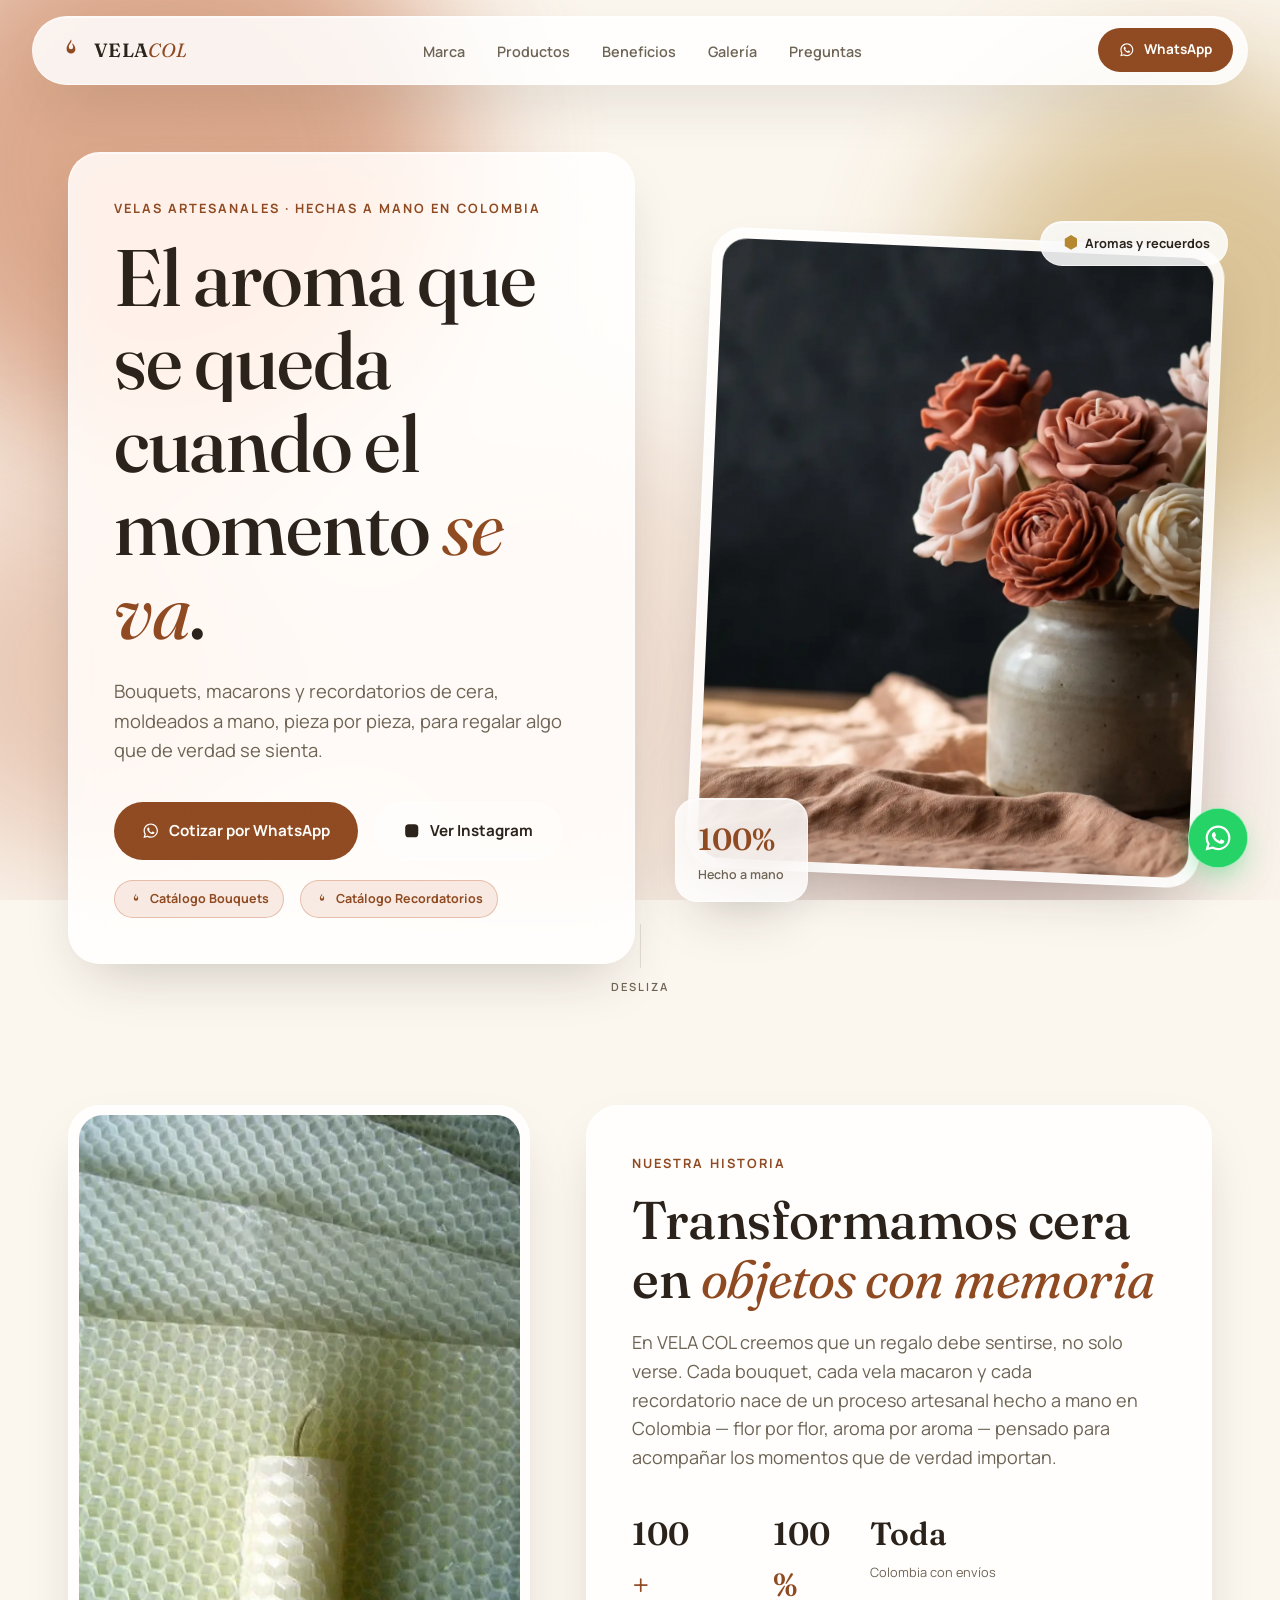
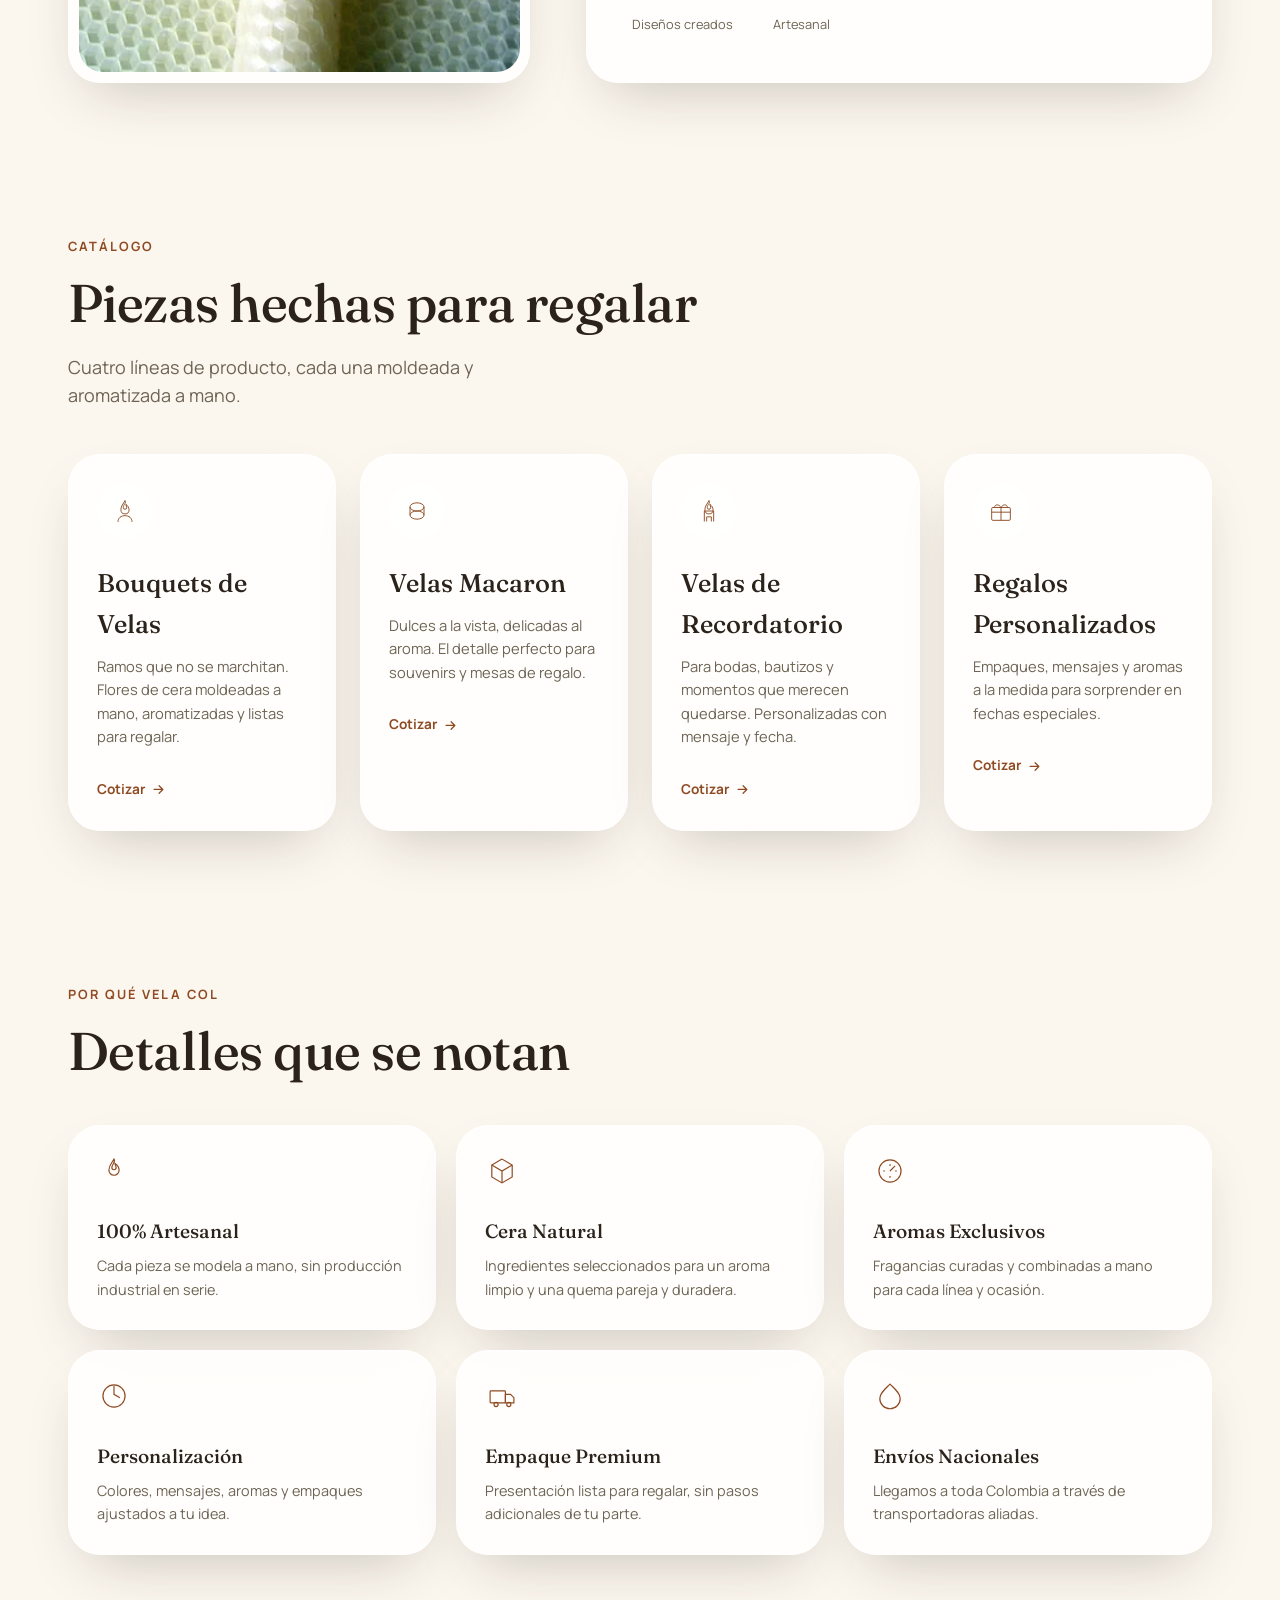
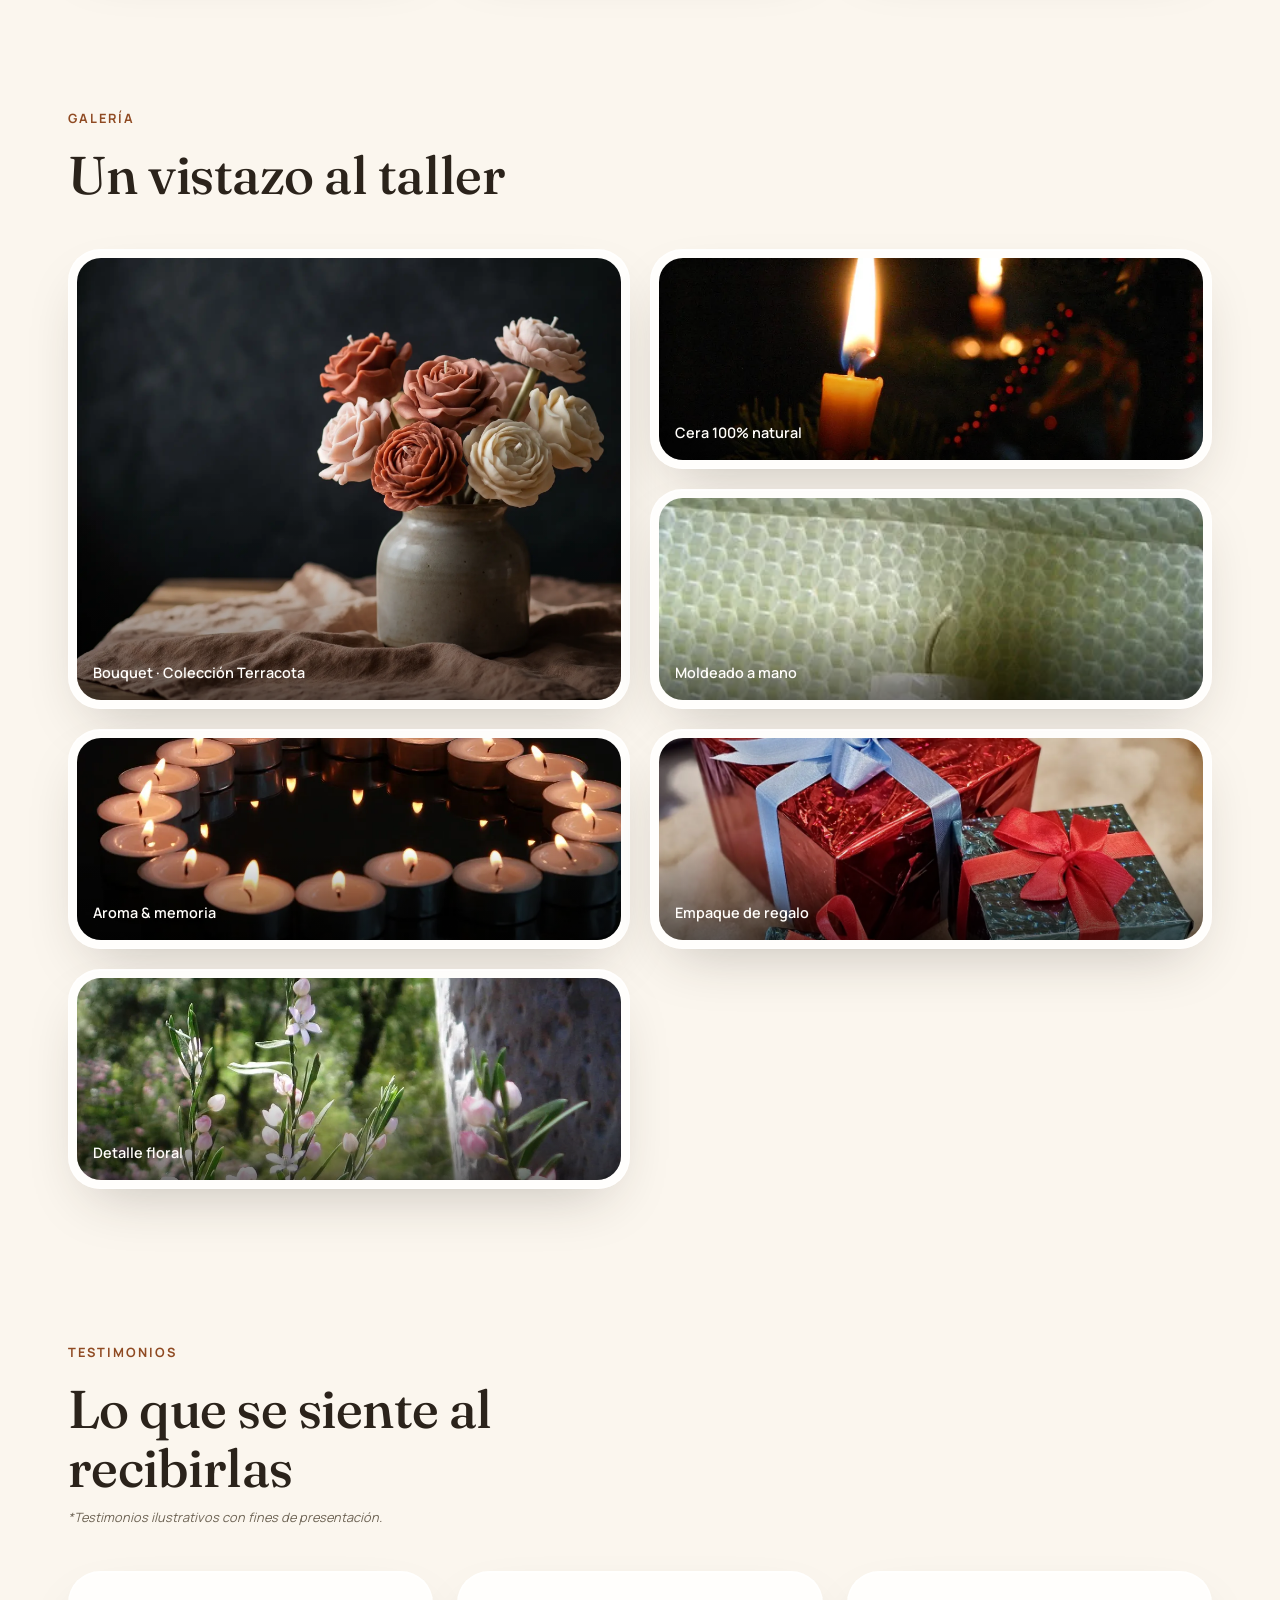
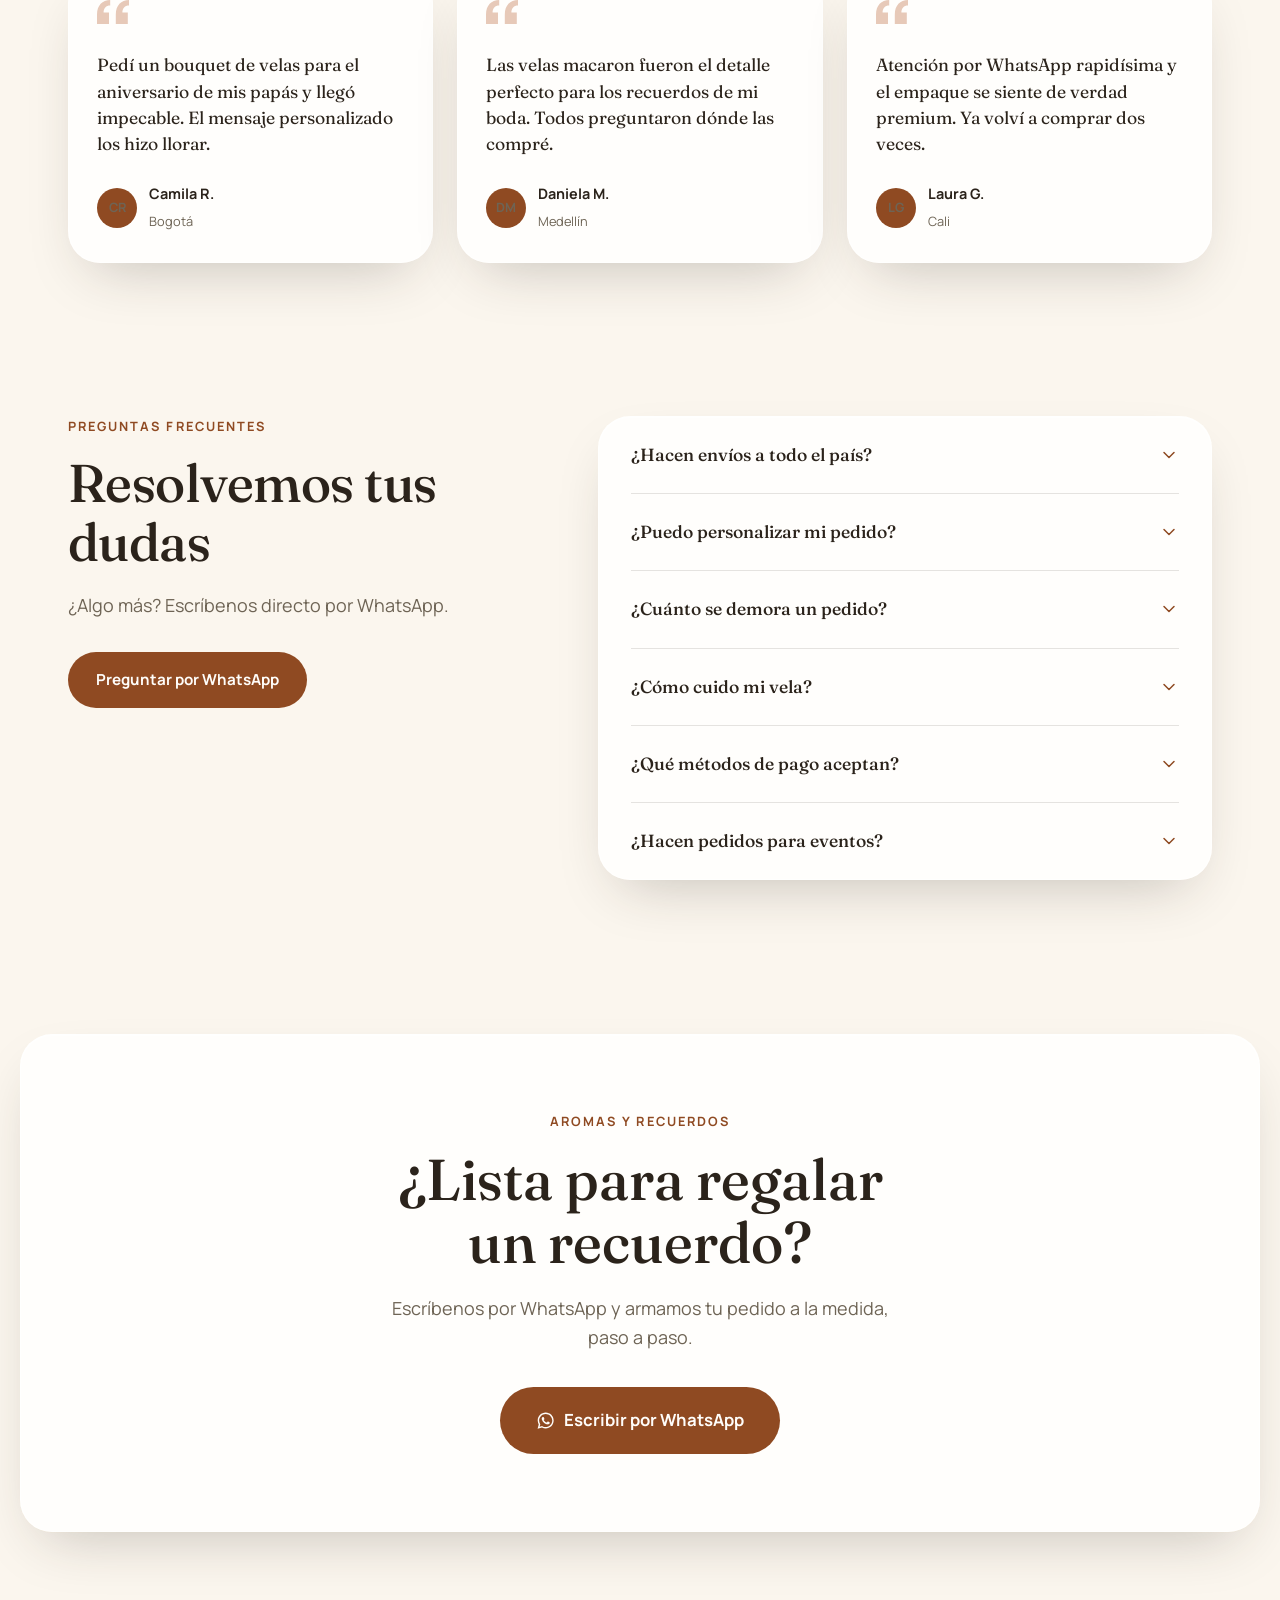
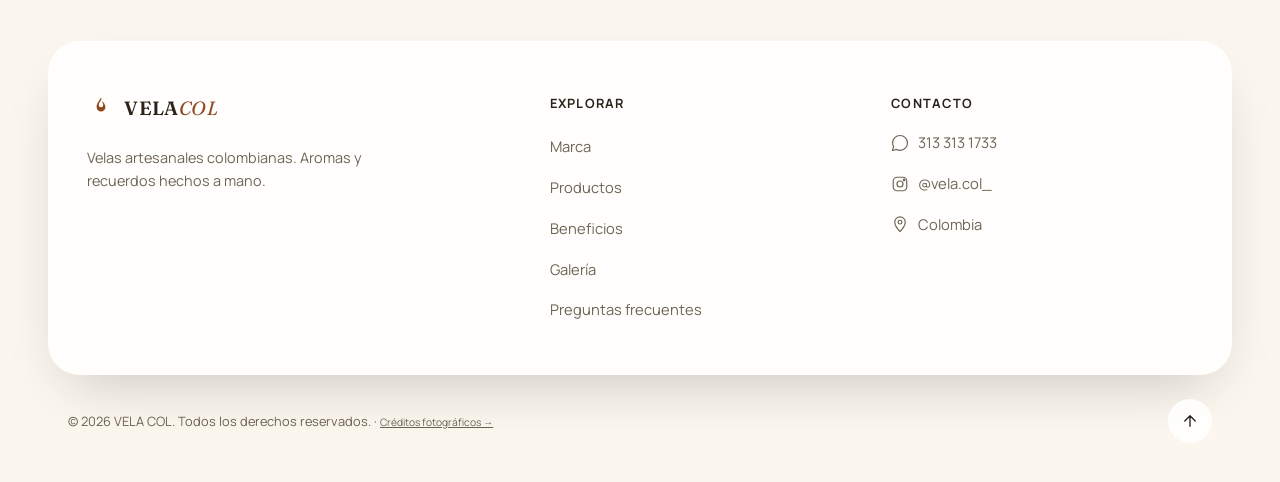
==== commit 8cd35958: "Fix invisible catalog buttons: give them their own visible color They were using the same white glas" ====
--- a/index.html
+++ b/index.html
@@ -185,11 +185,11 @@
           </div>
 
           <div class="hero-catalogs" data-hero-anim>
-            <a class="catalog-pill glass" href="assets/docs/catalogo-bouquets.pdf" download>
+            <a class="catalog-pill" href="assets/docs/catalogo-bouquets.pdf" download>
               <svg viewBox="0 0 64 64" aria-hidden="true"><path d="M32 8c4 6-5 10-5 17a5 5 0 0 0 10 0c0-3.6-2.3-5-2.3-8.6C38.4 19 42 24 42 30a10 10 0 0 1-20 0c0-10 6-13.6 10-22Z"/></svg>
               <span>Catálogo Bouquets</span>
             </a>
-            <a class="catalog-pill glass" href="assets/docs/catalogo-recordatorios.pdf" download>
+            <a class="catalog-pill" href="assets/docs/catalogo-recordatorios.pdf" download>
               <svg viewBox="0 0 64 64" aria-hidden="true"><path d="M32 8c4 6-5 10-5 17a5 5 0 0 0 10 0c0-3.6-2.3-5-2.3-8.6C38.4 19 42 24 42 30a10 10 0 0 1-20 0c0-10 6-13.6 10-22Z"/></svg>
               <span>Catálogo Recordatorios</span>
             </a>
--- a/css/style.css
+++ b/css/style.css
@@ -458,10 +458,12 @@
   font-size: .78rem;
   font-weight: 700;
   color: var(--terracotta-text);
+  background: rgba(193, 103, 59, .12);
+  border: 1px solid rgba(193, 103, 59, .35);
   transition: transform var(--dur-fast) var(--ease), background var(--dur-fast) var(--ease);
 }
 .catalog-pill svg { width: 14px; height: 14px; }
-.catalog-pill:hover { transform: translateY(-2px); background: var(--glass-bg-strong); }
+.catalog-pill:hover { transform: translateY(-2px); background: rgba(193, 103, 59, .2); }
 
 .hero-visual { position: relative; animation: heroFadeScaleIn .7s var(--ease) .22s both; }
 .hero-visual-frame {
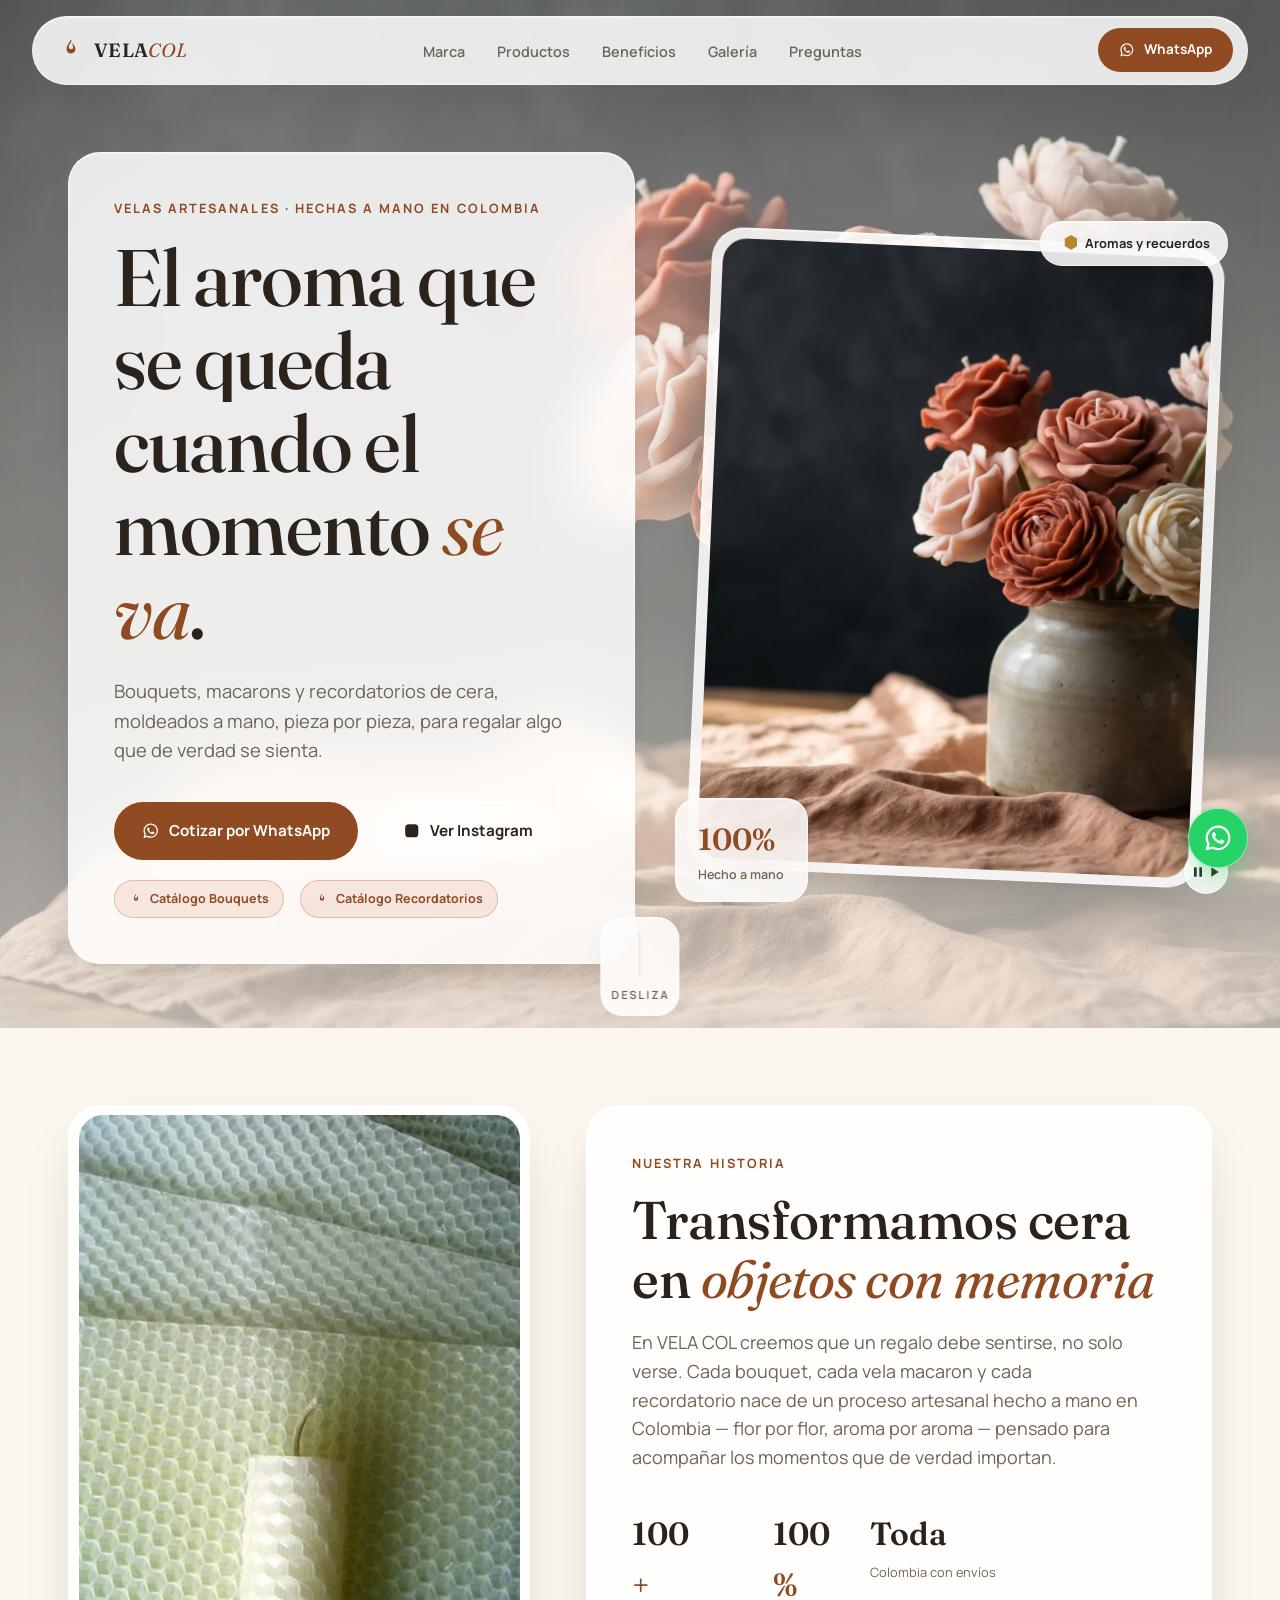
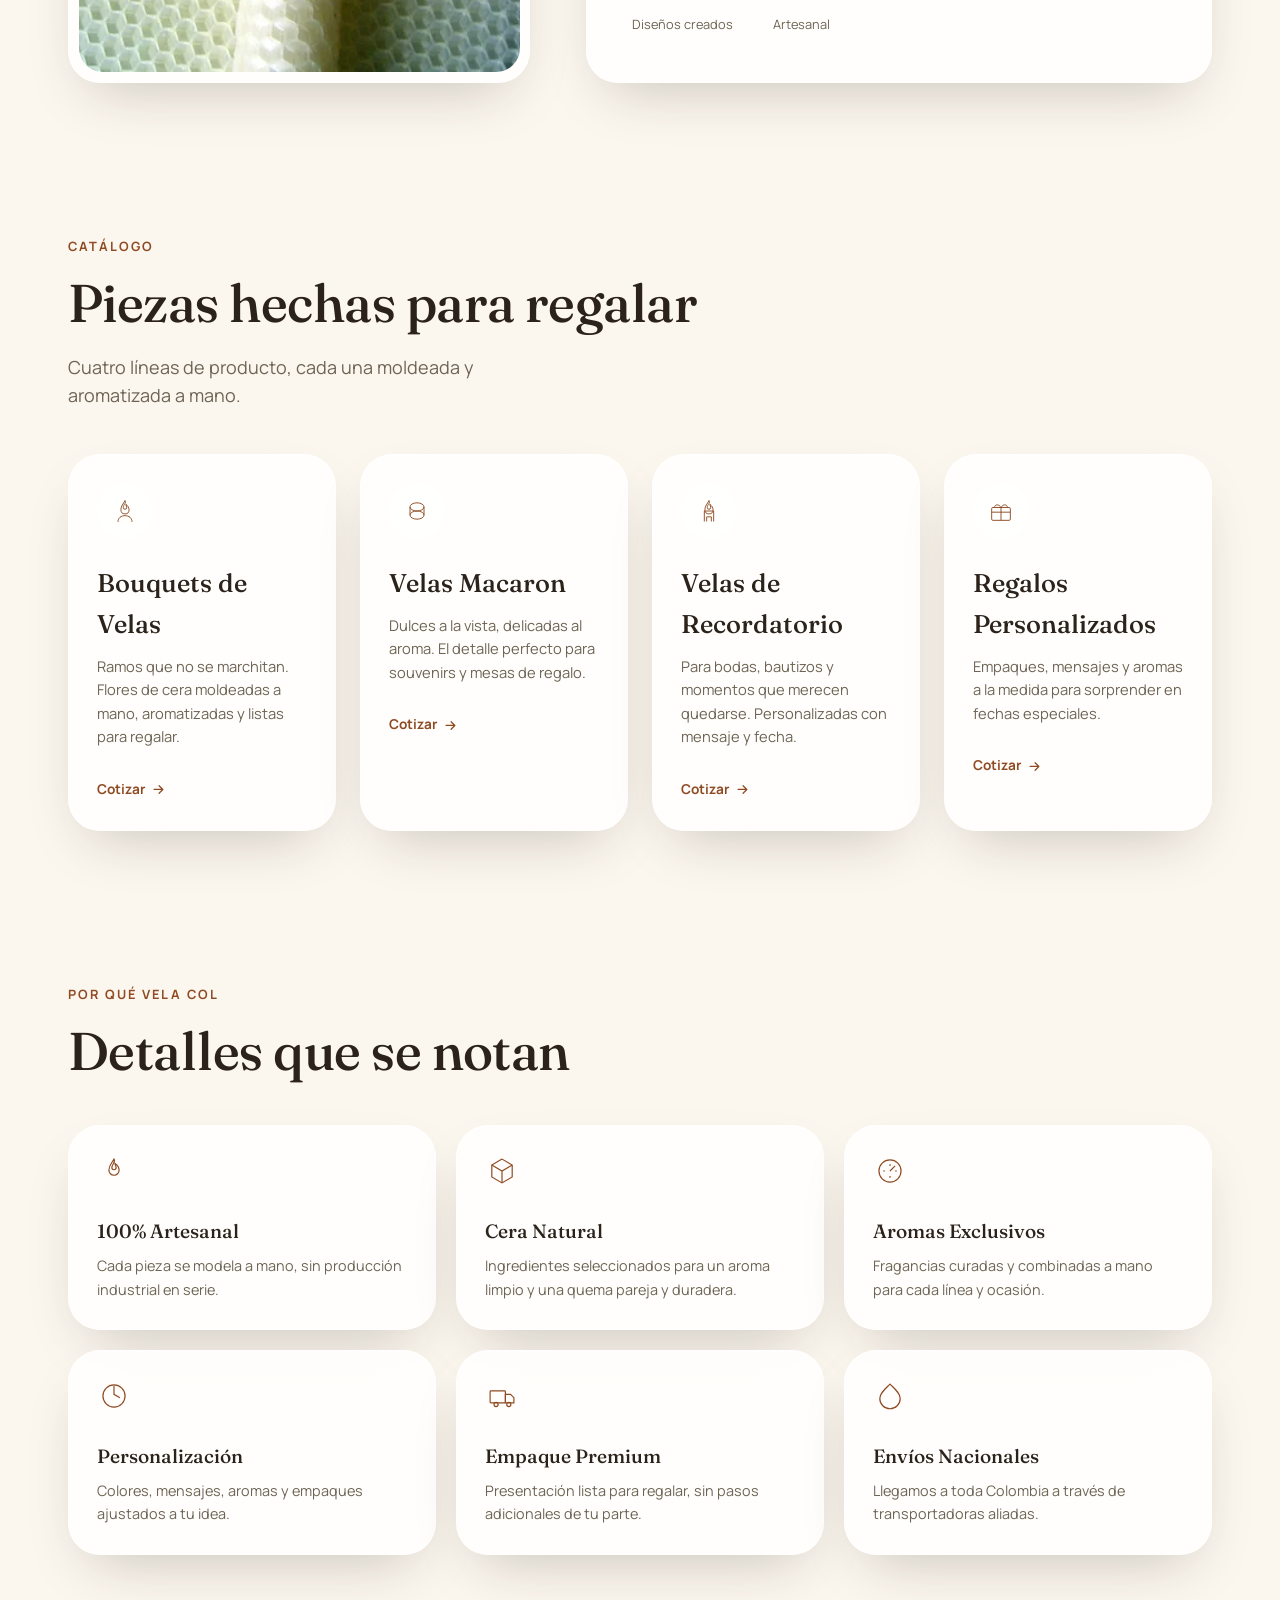
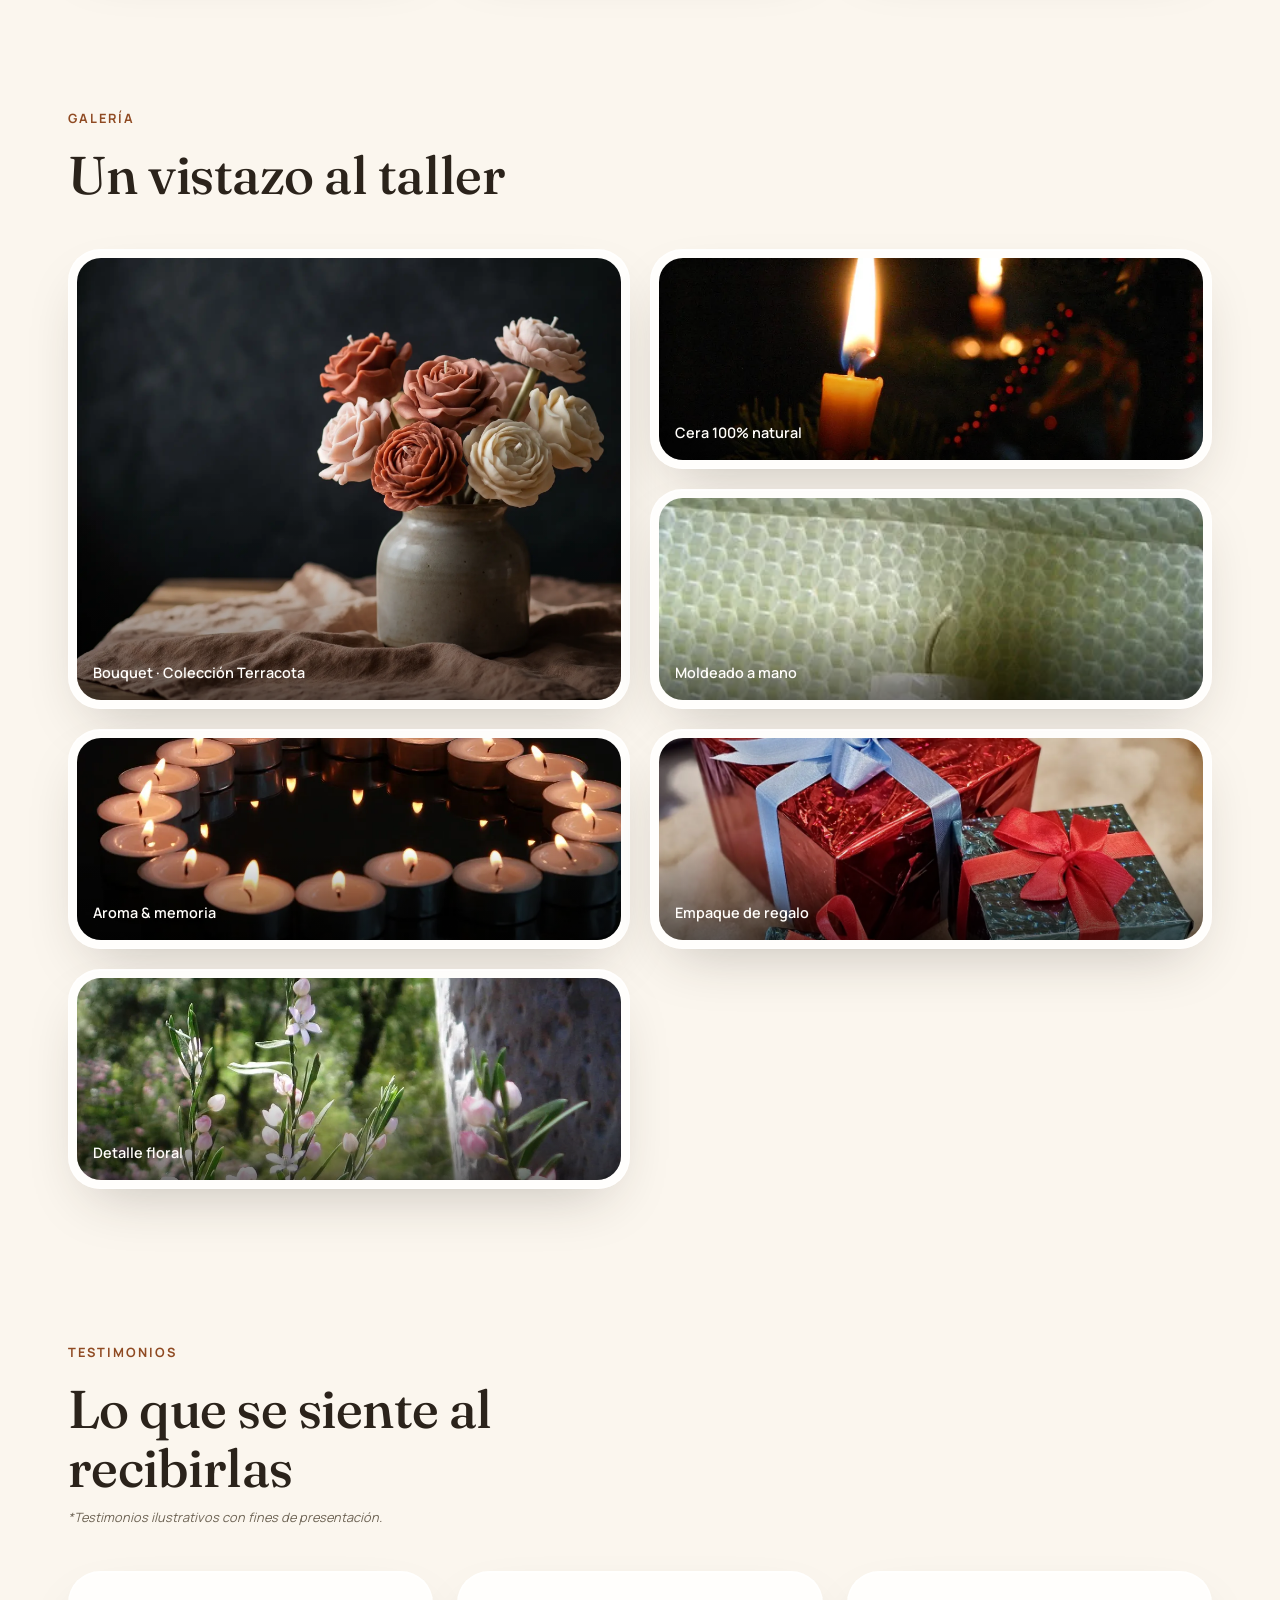
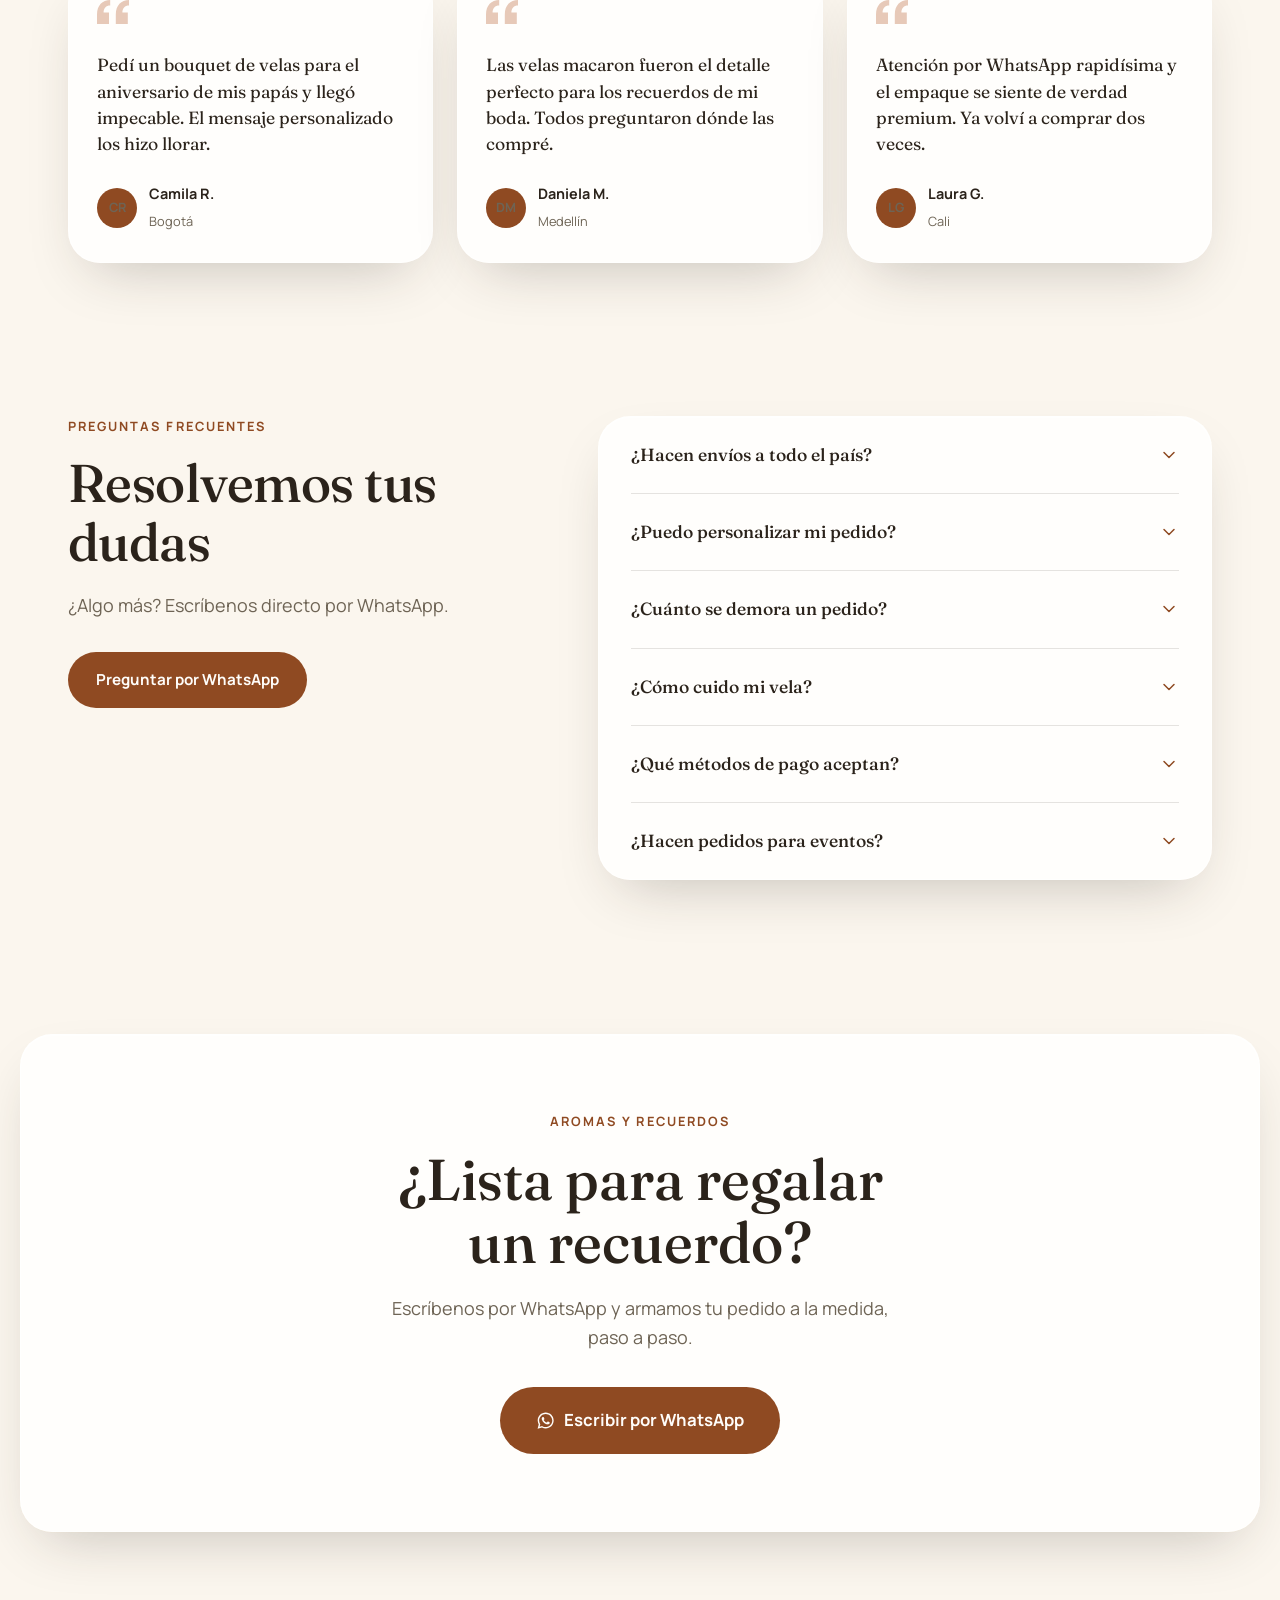
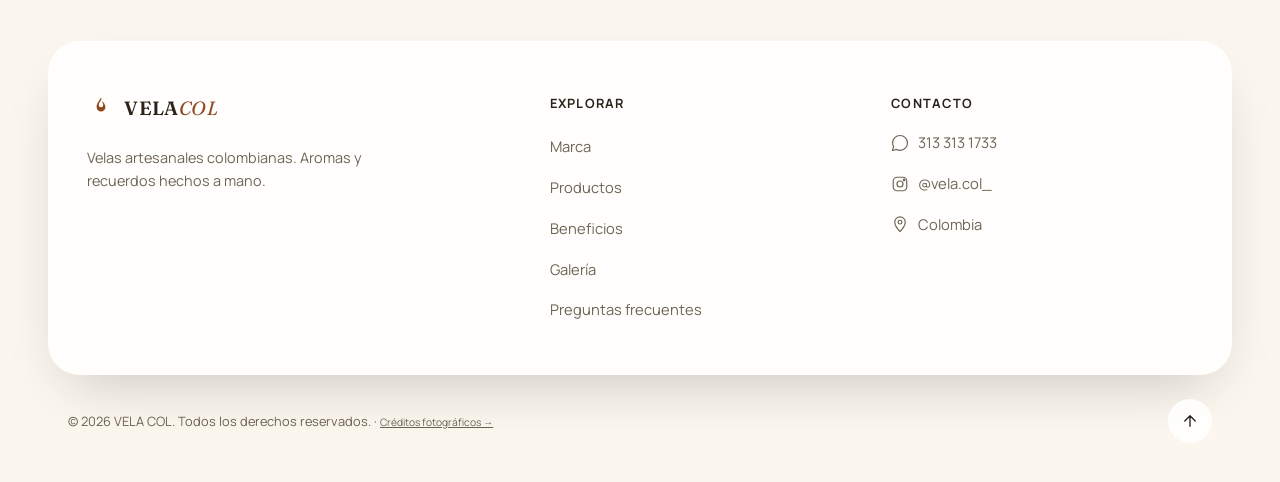
==== commit ab28208c: "Add looping background video to hero Replaces the static mesh behind the hero with an autoplaying mu" ====
--- a/index.html
+++ b/index.html
@@ -162,6 +162,22 @@
 
     <!-- ============ 1. HERO ============ -->
     <section class="hero" id="top">
+      <div class="hero-video-wrap" aria-hidden="true">
+        <video
+          class="hero-video"
+          id="heroVideo"
+          poster="assets/images/hero-candles.webp"
+          muted
+          loop
+          playsinline
+          preload="none"
+          disablepictureinpicture
+        >
+          <source src="assets/videos/hero-vela.mp4" type="video/mp4">
+        </video>
+        <div class="hero-video-overlay"></div>
+      </div>
+
       <div class="hero-inner">
         <div class="hero-content glass" data-reveal>
           <p class="eyebrow" data-hero-anim>Velas artesanales · Hechas a mano en Colombia</p>
@@ -213,10 +229,14 @@
             <svg viewBox="0 0 24 24" aria-hidden="true"><path d="M20 6 8 13v14l12 7 12-7V13Z" transform="scale(0.7) translate(3,-4)"/></svg>
             <span>Aromas y recuerdos</span>
           </div>
-        </div>
-      </div>
-
-      <button class="scroll-indicator" id="scrollIndicator" aria-label="Desplázate hacia abajo">
+          <button class="video-toggle glass" id="heroVideoToggle" type="button" aria-pressed="false" aria-label="Pausar video de fondo">
+            <svg class="icon-pause" viewBox="0 0 24 24" aria-hidden="true"><rect x="6" y="5" width="4" height="14" rx="1"/><rect x="14" y="5" width="4" height="14" rx="1"/></svg>
+            <svg class="icon-play" viewBox="0 0 24 24" aria-hidden="true" hidden><path d="M8 5v14l11-7Z"/></svg>
+          </button>
+        </div>
+      </div>
+
+      <button class="scroll-indicator glass" id="scrollIndicator" aria-label="Desplázate hacia abajo">
         <span class="scroll-indicator-line"><span></span></span>
         <span class="scroll-indicator-text">Desliza</span>
       </button>
--- a/css/style.css
+++ b/css/style.css
@@ -394,6 +394,45 @@
   overflow: hidden;
 }
 
+.hero-video-wrap {
+  position: absolute;
+  inset: 0;
+  z-index: 0;
+  overflow: hidden;
+}
+.hero-video {
+  width: 100%;
+  height: 100%;
+  object-fit: cover;
+  object-position: center;
+}
+.hero-video-overlay {
+  position: absolute;
+  inset: 0;
+  background: linear-gradient(180deg,
+    rgba(251, 246, 238, .3) 0%,
+    rgba(251, 246, 238, .5) 55%,
+    rgba(251, 246, 238, .72) 100%);
+}
+
+.video-toggle {
+  position: absolute;
+  bottom: -1rem;
+  right: -1rem;
+  z-index: 2;
+  width: 44px;
+  height: 44px;
+  border-radius: 50%;
+  display: flex;
+  align-items: center;
+  justify-content: center;
+  color: var(--charcoal);
+  animation: heroChipPop .5s var(--ease) .75s both;
+  transition: background var(--dur-fast) var(--ease), transform var(--dur-fast) var(--ease);
+}
+.video-toggle:hover { background: var(--glass-bg-strong); transform: translateY(-2px); }
+.video-toggle svg { width: 16px; height: 16px; }
+
 .hero-inner {
   position: relative;
   z-index: 2;
@@ -512,7 +551,7 @@
 .scroll-indicator {
   position: absolute;
   left: 50%;
-  bottom: clamp(1rem, 3vw, 2rem);
+  bottom: clamp(.25rem, 1vw, .75rem);
   transform: translateX(-50%);
   z-index: 2;
   display: flex;
@@ -520,6 +559,8 @@
   align-items: center;
   gap: .6rem;
   color: var(--muted);
+  padding: .85rem .6rem .7rem;
+  border-radius: var(--radius-md);
   animation: heroFadeIn .6s var(--ease) .8s both;
 }
 .scroll-indicator-line {
@@ -902,6 +943,7 @@
 @media (max-width: 480px) {
   .hero-visual-chip { position: static; margin-top: .75rem; display: inline-flex; }
   .hero-visual-chip--tag { flex-direction: row; }
+  .video-toggle { position: static; margin-top: .75rem; }
 }
 
 /* Reduced motion */
